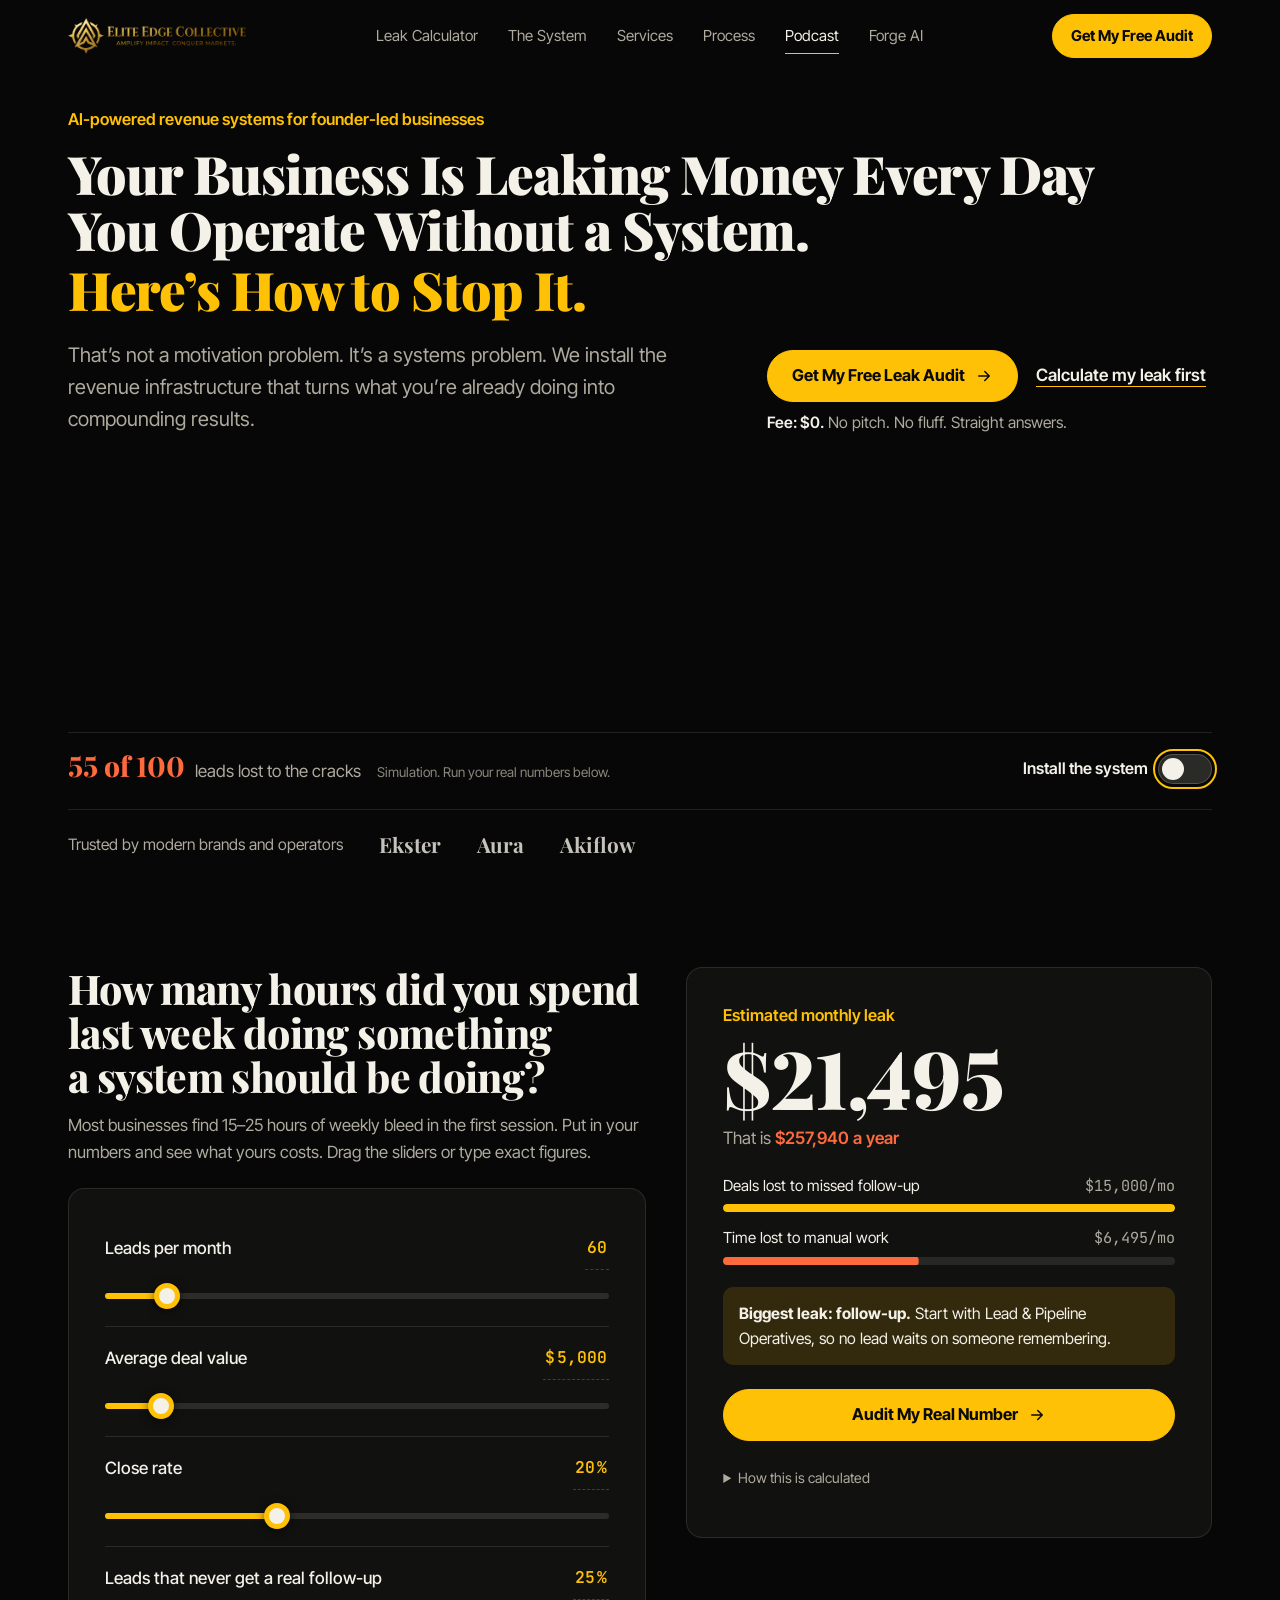
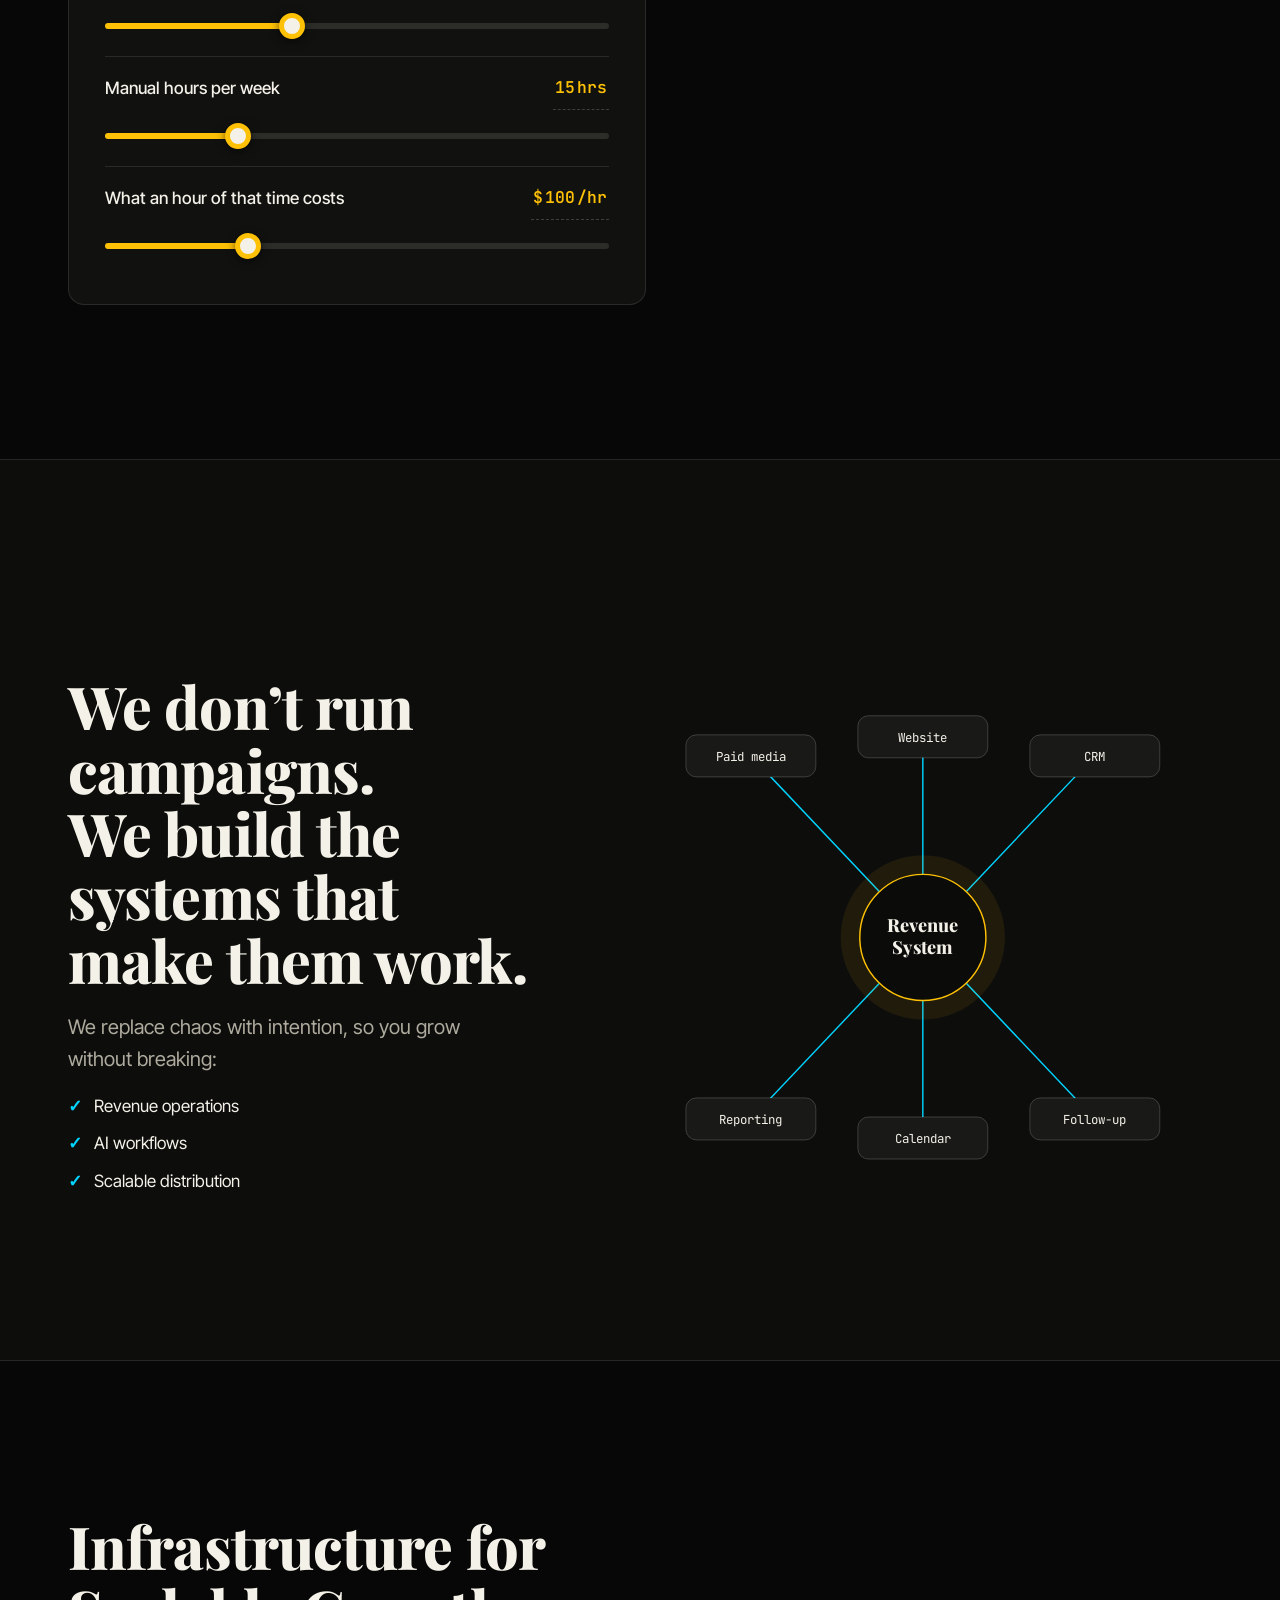
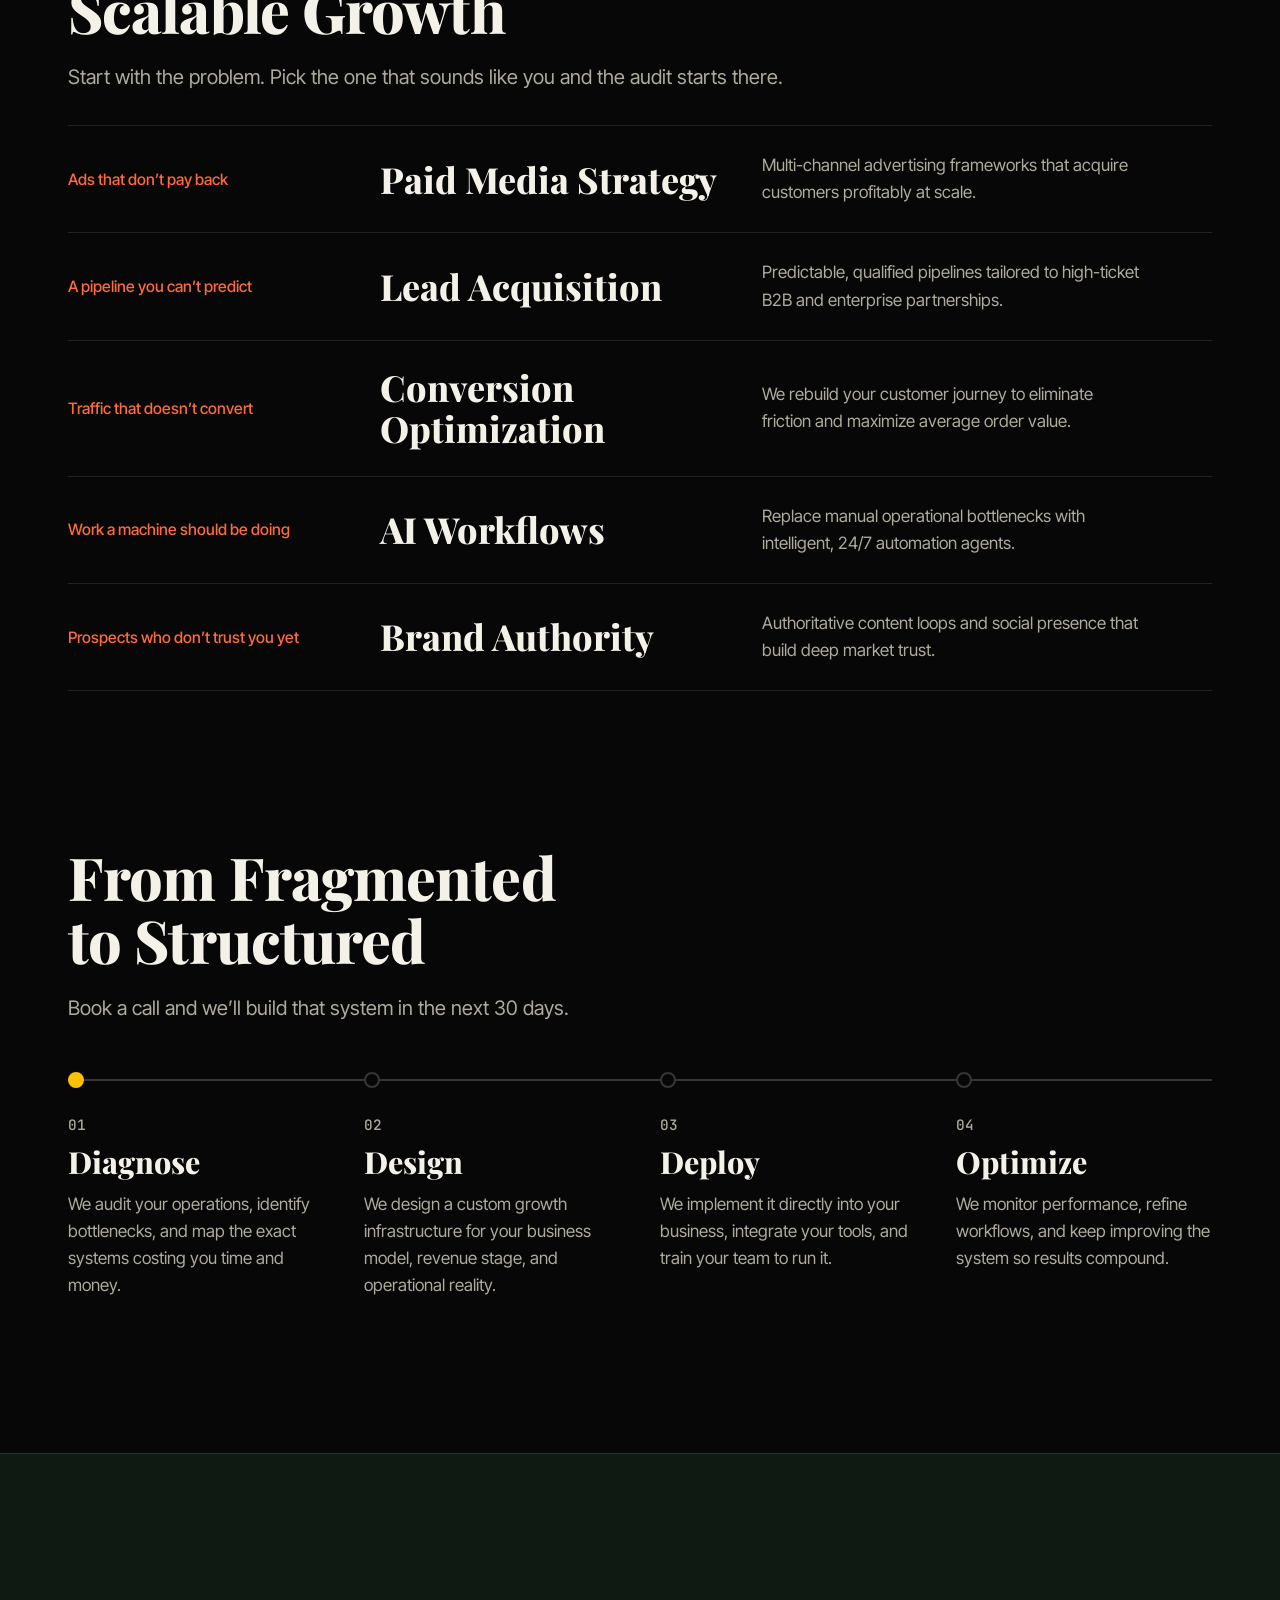
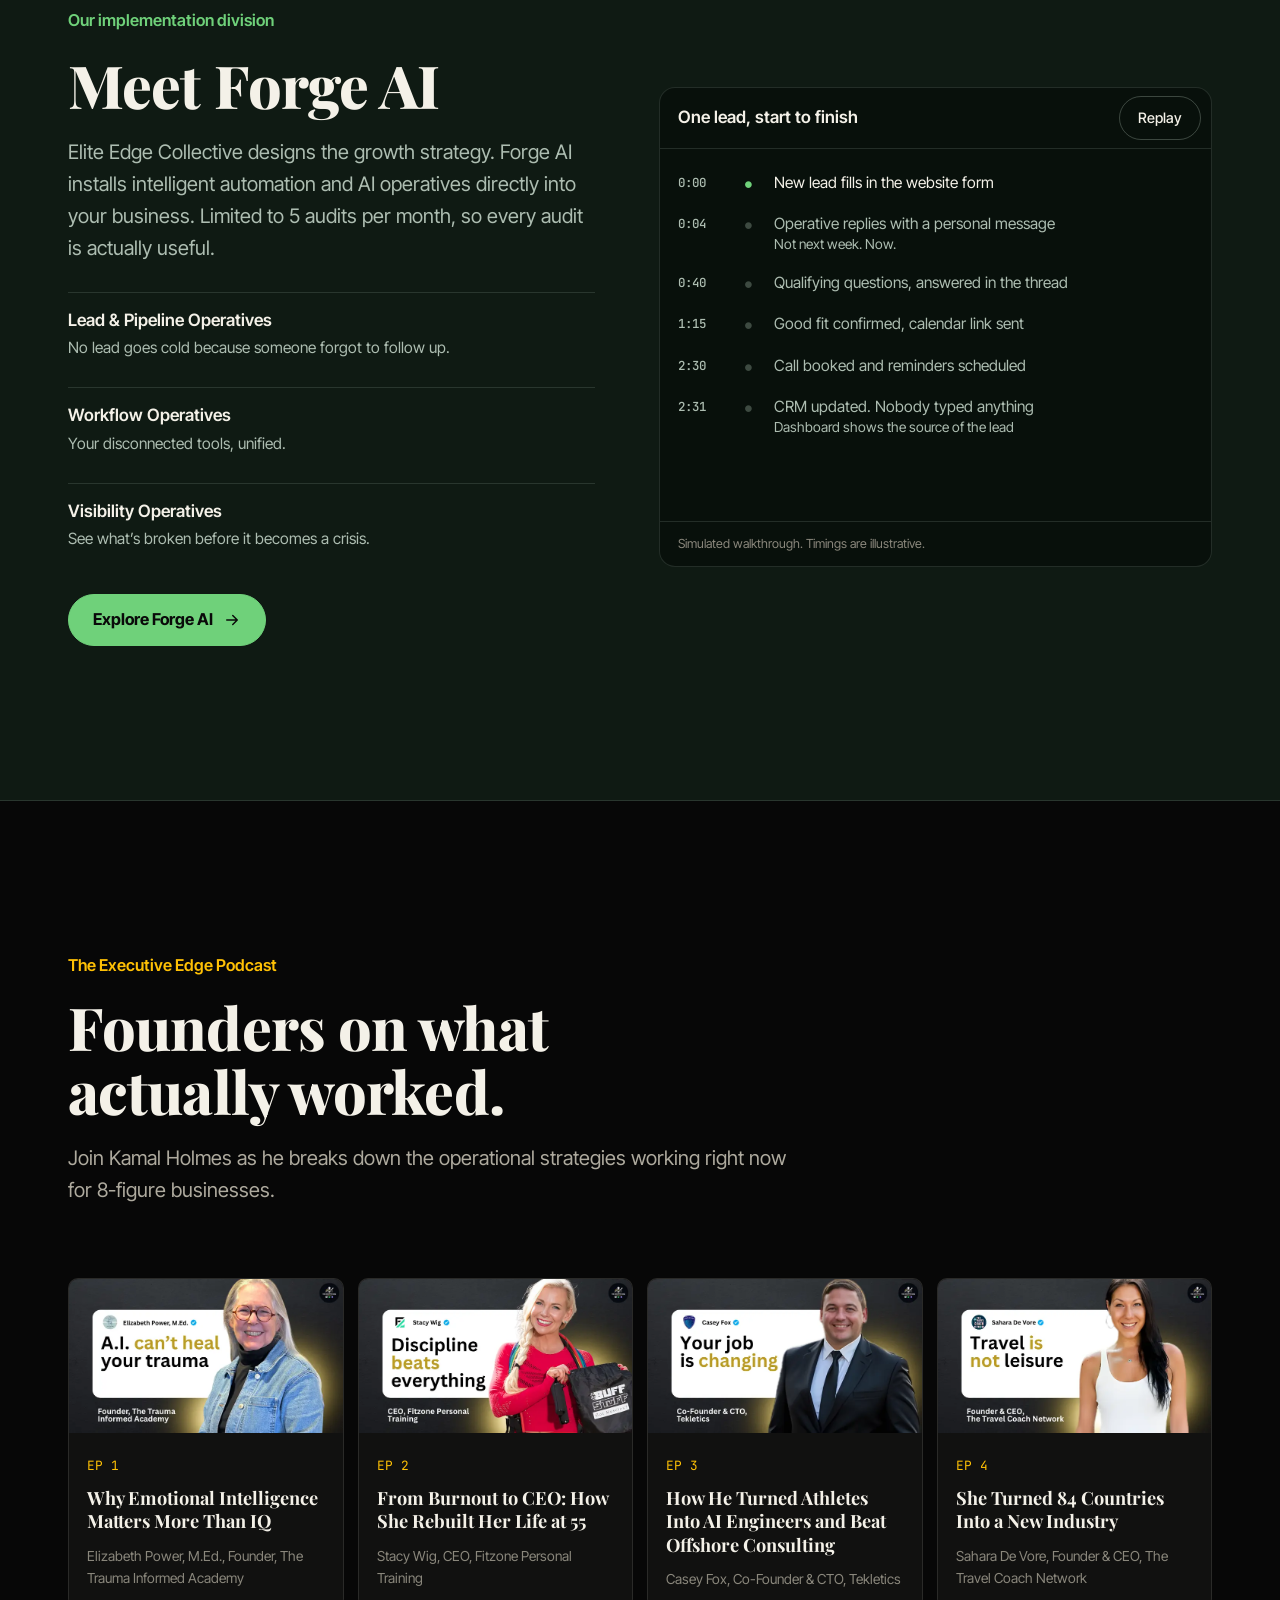
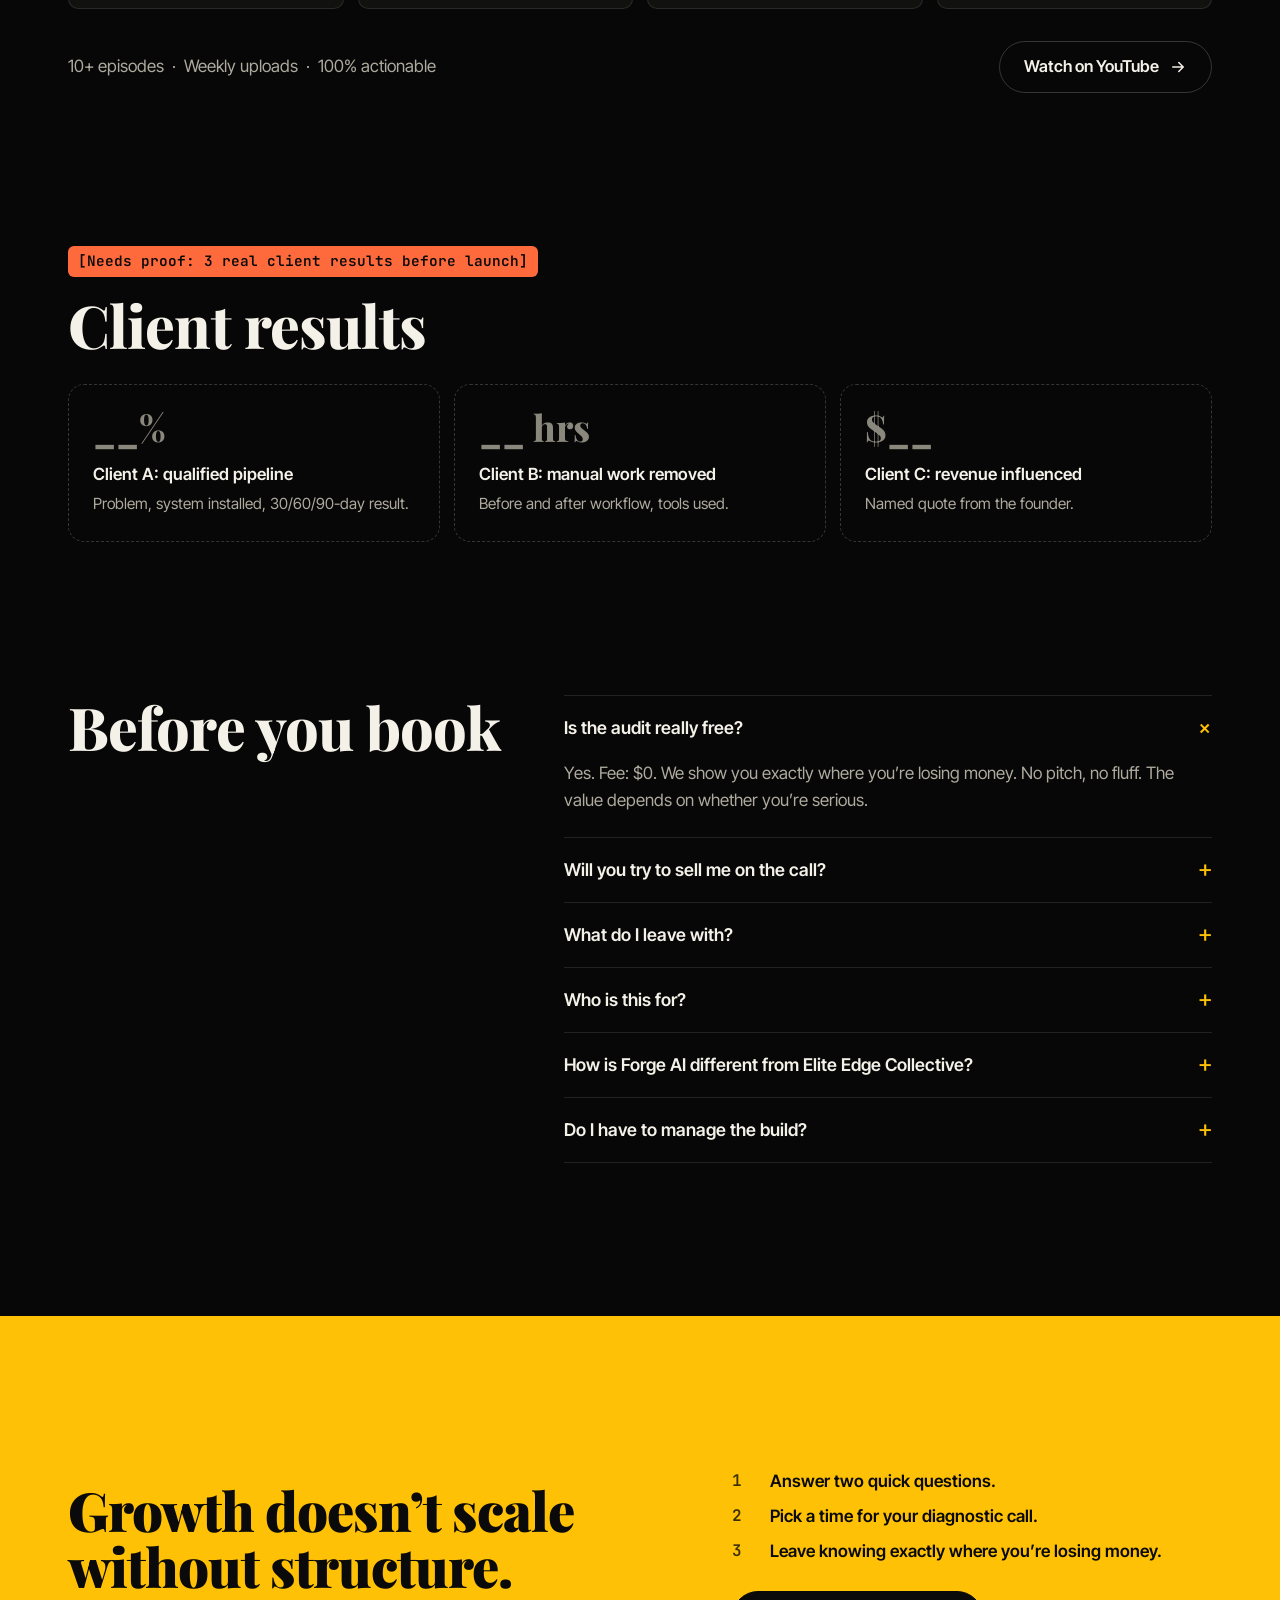
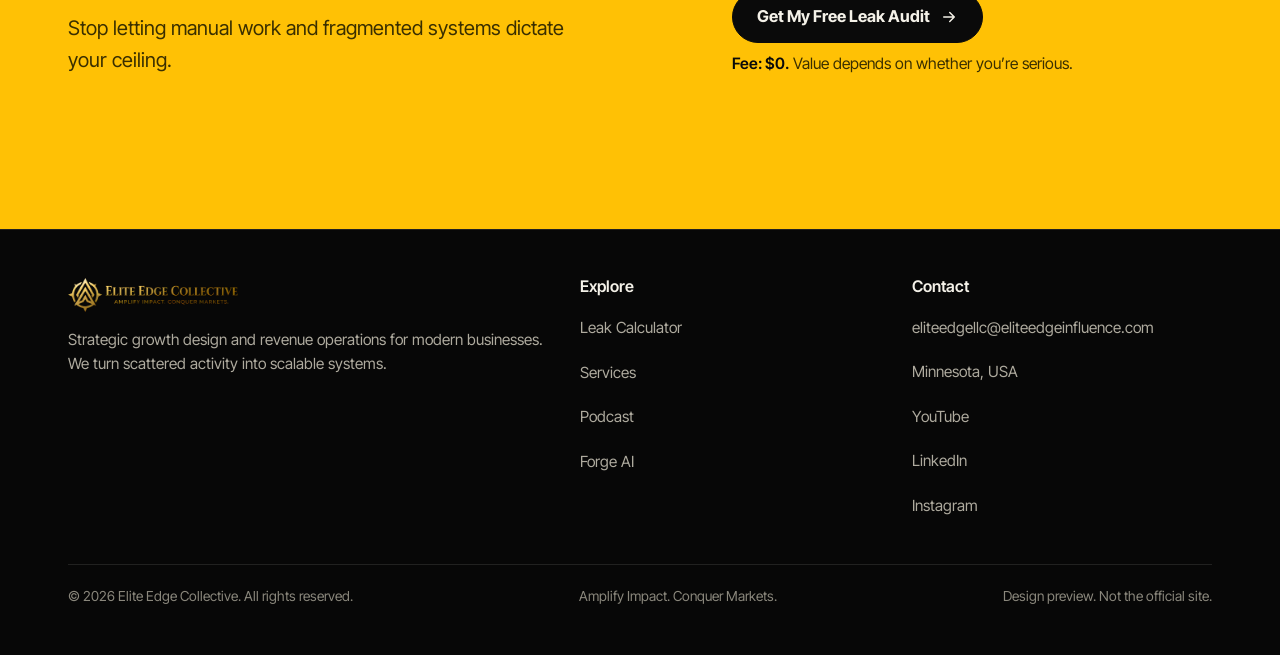
==== index.html @ 0d78268a "Add Elite Edge Collective design preview Static rebuild of the home and Forge AI pages with a leak s" ====
<!doctype html>
<html lang="en">
<head>
<meta charset="utf-8">
<meta name="viewport" content="width=device-width,initial-scale=1">
<title>AI Revenue Automation &amp; Growth Systems | Elite Edge Collective</title>
<meta name="description" content="Elite Edge Collective builds revenue infrastructure for founder-led businesses: lead acquisition, follow-up, AI automation and growth systems. Get a free leak audit.">
<!-- DEMO: remove noindex at launch. -->
<meta name="robots" content="noindex">
<link rel="canonical" href="https://eliteedgeinfluence.com/">
<meta name="theme-color" content="#070707">
<meta property="og:type" content="website">
<meta property="og:title" content="Your Business Is Leaking Money. Here's How to Stop It. | Elite Edge Collective">
<meta property="og:description" content="Revenue infrastructure for modern businesses. Run the leak calculator, then get a free audit.">
<meta property="og:url" content="https://abdelmoulabilel.github.io/eliteedge-demo/">
<meta property="og:site_name" content="Elite Edge Collective">
<meta property="og:image" content="https://abdelmoulabilel.github.io/eliteedge-demo/assets/img/og.jpg">
<meta property="og:image:width" content="1200">
<meta property="og:image:height" content="630">
<meta property="og:image:alt" content="Elite Edge Collective: Your business is leaking money. Here's how to stop it.">
<meta name="twitter:card" content="summary_large_image">
<meta name="twitter:title" content="Your Business Is Leaking Money. Here's How to Stop It.">
<meta name="twitter:description" content="Revenue infrastructure for modern businesses. Run the leak calculator, then get a free audit.">
<meta name="twitter:image" content="https://abdelmoulabilel.github.io/eliteedge-demo/assets/img/og.jpg">
<link rel="icon" href="assets/img/favicon.png">
<link rel="preload" href="assets/fonts/playfair-display-latin-wght-normal.woff2" as="font" type="font/woff2" crossorigin>
<link rel="preload" href="assets/fonts/inter-tight-latin-wght-normal.woff2" as="font" type="font/woff2" crossorigin>
<link rel="stylesheet" href="assets/css/site.css?v=ae6bfec9">
<script>document.documentElement.classList.add("js")</script>
<script type="application/ld+json">
{"@context":"https://schema.org","@graph":[
{"@type":"ProfessionalService","@id":"https://eliteedgeinfluence.com/#org","name":"Elite Edge Collective","url":"https://eliteedgeinfluence.com/","logo":"https://eliteedgeinfluence.com/assets/img/logo.webp","description":"Strategic growth design and revenue operations for modern businesses.","slogan":"Amplify Impact. Conquer Markets.","email":"eliteedgellc@eliteedgeinfluence.com","address":{"@type":"PostalAddress","addressRegion":"MN","addressCountry":"US"},"sameAs":["https://www.youtube.com/@TheExecutiveEdge1","https://www.linkedin.com/in/kamalholmes/"]},
{"@type":"WebSite","@id":"https://eliteedgeinfluence.com/#site","name":"Elite Edge Collective","url":"https://eliteedgeinfluence.com/","publisher":{"@id":"https://eliteedgeinfluence.com/#org"}},
{"@type":"PodcastSeries","name":"The Executive Edge Podcast","url":"https://www.youtube.com/@TheExecutiveEdge1","author":{"@type":"Person","name":"Kamal Holmes","url":"https://www.linkedin.com/in/kamalholmes/"},"publisher":{"@id":"https://eliteedgeinfluence.com/#org"}},
{"@type":"FAQPage","mainEntity":[
{"@type":"Question","name":"Is the audit really free?","acceptedAnswer":{"@type":"Answer","text":"Yes. Fee: $0. We show you exactly where you're losing money. No pitch, no fluff, straight answers."}},
{"@type":"Question","name":"Will you try to sell me on the call?","acceptedAnswer":{"@type":"Answer","text":"No pitch. No fluff. We show you where the money is going. If you want help fixing it, we can talk about that. If not, you keep the answers."}},
{"@type":"Question","name":"What do I leave with?","acceptedAnswer":{"@type":"Answer","text":"A clear map of your bottlenecks and the exact systems costing you time and money, so you know what to fix first."}},
{"@type":"Question","name":"Who is this for?","acceptedAnswer":{"@type":"Answer","text":"Founder-led businesses with proven product-market fit, where operations are too manual and reactive, and teams that depend on people instead of systems."}},
{"@type":"Question","name":"What is the difference between Elite Edge Collective and Forge AI?","acceptedAnswer":{"@type":"Answer","text":"Elite Edge Collective designs the overarching growth strategy. Forge AI is the specialized division that installs intelligent automation and AI operatives directly into your business."}},
{"@type":"Question","name":"Do I have to manage the build?","acceptedAnswer":{"@type":"Answer","text":"No. We build it, test it and install it directly into your business. You don't manage the build. You receive the keys."}}
]}]}
</script>
</head>
<body>
<a class="skip" href="#main">Skip to content</a>
<svg width="0" height="0" style="position:absolute" aria-hidden="true"><symbol id="arr" viewBox="0 0 24 24" fill="none" stroke="currentColor" stroke-width="2" stroke-linecap="round" stroke-linejoin="round"><path d="M5 12h14M13 6l6 6-6 6"/></symbol></svg>

<header class="nav">
  <div class="wrap nav-in">
    <a class="nav-logo" href="#main" aria-label="Elite Edge Collective, home"><img src="assets/img/logo.webp" width="420" height="83" alt="Elite Edge Collective"></a>
    <nav class="nav-links" aria-label="Main">
      <a href="#calculator">Leak Calculator</a>
      <a href="#system">The System</a>
      <a href="#services">Services</a>
      <a href="#process">Process</a>
      <a href="#podcast">Podcast</a>
      <a href="forge-ai/index.html">Forge AI</a>
    </nav>
    <button class="btn btn-gold btn-sm nav-cta" data-lead="nav" data-personal>Get My Free Audit</button>
    <button class="nav-toggle" aria-label="Menu" aria-expanded="false"><span></span></button>
  </div>
  <div class="nav-drawer">
    <a href="#calculator">Leak Calculator</a>
    <a href="#system">The System</a>
    <a href="#services">Services</a>
    <a href="#process">Process</a>
    <a href="#podcast">Podcast</a>
    <a href="forge-ai/index.html">Forge AI</a>
    <button class="btn btn-gold btn-block" data-lead="nav-mobile">Get My Free Audit</button>
  </div>
  <div class="nav-bar" aria-hidden="true"></div>
</header>

<main id="main">
<section class="hero">
  <div class="wrap">
    <p class="eyebrow rise">AI-powered revenue systems for founder-led businesses</p>
    <h1 class="h-xl">Your Business Is Leaking Money Every Day You Operate Without a System. <span class="gold">Here’s How to Stop It.</span></h1>
    <div class="hero-row rise" style="--i:1">
      <p class="lede">That’s not a motivation problem. It’s a systems problem. We install the revenue infrastructure that turns what you’re already doing into compounding results.</p>
      <div>
        <div class="hero-cta">
          <button class="btn btn-gold" data-lead="hero">Get My Free Leak Audit <svg aria-hidden="true"><use href="#arr"/></svg></button>
          <a class="link-q" href="#calculator">Calculate my leak first</a>
        </div>
        <p class="hero-note"><b>Fee: $0.</b> No pitch. No fluff. Straight answers.</p>
      </div>
    </div>
  </div>
  <div class="river">
    <canvas id="pipe" role="img" aria-label="Simulation of leads flowing through a pipeline. Without a system, leads leak out at follow-up, qualification and booking. With a system, the leaks seal and poor-fit leads are sorted out on purpose."></canvas>
    <div class="river-bar-wrap"><div class="wrap"><div class="river-bar">
      <p class="river-stat" id="riverStat"><b id="pipeStat">66 of 100</b> <span>leads lost to the cracks</span> <small>Simulation. Run your real numbers below.</small></p>
      <button class="switch hint" id="pipeSwitch" role="switch" aria-checked="false"><span>Install the system</span><i aria-hidden="true"></i></button>
    </div></div></div>
  </div>
</section>

<div class="wrap logos"><p>Trusted by modern brands and operators</p><span>Ekster</span><span>Aura</span><span>Akiflow</span></div>

<section class="sec" id="calculator" style="padding-top:clamp(56px,7vw,88px)">
  <div class="wrap">
    <div class="calc" id="calc">
      <div>
        <div class="calc-head"><h2 class="h-lg">How many hours did you spend last week doing something a system should be doing?</h2><p class="lede">Most businesses find 15–25 hours of weekly bleed in the first session. Put in your numbers and see what yours costs. Drag the sliders or type exact figures.</p></div>
        <form class="panel" onsubmit="return false" aria-label="Your numbers">
        <div class="field"><div class="field-top"><label for="f-leads">Leads per month</label><span class="val"><input id="o-leads" data-for="f-leads" inputmode="numeric" autocomplete="off" aria-label="Leads per month" style="--w:5ch"></span></div><input class="range" id="f-leads" name="leads" type="range" min="10" max="500" step="10" value="60"></div>
        <div class="field"><div class="field-top"><label for="f-deal">Average deal value</label><span class="val">$<input id="o-deal" data-for="f-deal" inputmode="numeric" autocomplete="off" aria-label="Average deal value in dollars" style="--w:7ch"></span></div><input class="range" id="f-deal" name="deal" type="range" min="500" max="50000" step="500" value="5000"></div>
        <div class="field"><div class="field-top"><label for="f-close">Close rate</label><span class="val"><input id="o-close" data-for="f-close" inputmode="numeric" autocomplete="off" aria-label="Close rate percent" style="--w:3ch">%</span></div><input class="range" id="f-close" name="close" type="range" min="5" max="50" step="1" value="20"></div>
        <div class="field"><div class="field-top"><label for="f-slip">Leads that never get a real follow-up</label><span class="val"><input id="o-slip" data-for="f-slip" inputmode="numeric" autocomplete="off" aria-label="Percent of leads with no follow-up" style="--w:3ch">%</span></div><input class="range" id="f-slip" name="slip" type="range" min="5" max="60" step="1" value="25"></div>
        <div class="field"><div class="field-top"><label for="f-hours">Manual hours per week</label><span class="val"><input id="o-hours" data-for="f-hours" inputmode="numeric" autocomplete="off" aria-label="Manual hours per week" style="--w:3ch"> hrs</span></div><input class="range" id="f-hours" name="hours" type="range" min="0" max="60" step="1" value="15"></div>
        <div class="field"><div class="field-top"><label for="f-rate">What an hour of that time costs</label><span class="val">$<input id="o-rate" data-for="f-rate" inputmode="numeric" autocomplete="off" aria-label="Cost of an hour in dollars" style="--w:4ch">/hr</span></div><input class="range" id="f-rate" name="rate" type="range" min="25" max="300" step="5" value="100"></div>
      </form>
      </div>
      <div class="panel result" aria-live="polite">
        <span class="eyebrow">Estimated monthly leak</span>
        <div class="result-num" id="rTotal">$0</div>
        <p class="result-yr" id="rYear"></p>
        <div class="bars">
          <div><div class="bar-top"><span>Deals lost to missed follow-up</span><span id="rLost"></span></div><div class="bar"><i id="bLost"></i></div></div>
          <div><div class="bar-top"><span>Time lost to manual work</span><span id="rOps"></span></div><div class="bar alt"><i id="bOps"></i></div></div>
        </div>
        <p class="verdict" id="rVerdict"></p>
        <button class="btn btn-gold btn-block" data-lead="calculator">Audit My Real Number <svg aria-hidden="true"><use href="#arr"/></svg></button>
        <details class="how"><summary>How this is calculated</summary><p>Leads × missed follow-up % × close rate × deal value, plus weekly hours × 4.33 × hourly cost. It’s an estimate from your inputs, not a promise of results.</p></details>
      </div>
    </div>
  </div>
</section>

<section class="sys" id="system">
  <div class="wrap sys-in">
    <div>
      <h2 class="h-lg">We don’t run campaigns. We build the systems that make them work.</h2>
      <div class="sys-line">
        <div class="sys-state" data-s="0"><p class="lede">Most businesses hit a ceiling because they rely on:</p><ul><li>Manual effort</li><li>Fragmented tools</li><li>Disconnected strategies</li></ul></div>
        <div class="sys-state" data-s="1"><p class="lede">We replace chaos with intention, so you grow without breaking:</p><ul><li>Revenue operations</li><li>AI workflows</li><li>Scalable distribution</li></ul></div>
      </div>
    </div>
    <svg class="sys-map" id="sysMap" viewBox="0 0 600 520" role="img" aria-label="Six disconnected business tools move into place and connect to one revenue system.">
      <g fill="none">
        <path class="wire" pathLength="1" d="M300 260L120 70"/><path class="wire" pathLength="1" d="M300 260L300 50"/><path class="wire" pathLength="1" d="M300 260L480 70"/><path class="wire" pathLength="1" d="M300 260L480 450"/><path class="wire" pathLength="1" d="M300 260L300 470"/><path class="wire" pathLength="1" d="M300 260L120 450"/>
      </g>
      <g id="sysCore"><circle cx="300" cy="260" r="86" fill="#ffc105" opacity=".08"/><circle cx="300" cy="260" r="66" fill="#0b0b0a" stroke="#ffc105" stroke-width="1.5"/><text class="core-t" x="300" y="254" text-anchor="middle">Revenue</text><text class="core-t" x="300" y="277" text-anchor="middle">System</text></g>
      <g class="node"><rect x="52" y="48" width="136" height="44" rx="11"/><text x="120" y="75" text-anchor="middle">Paid media</text></g>
      <g class="node"><rect x="232" y="28" width="136" height="44" rx="11"/><text x="300" y="55" text-anchor="middle">Website</text></g>
      <g class="node"><rect x="412" y="48" width="136" height="44" rx="11"/><text x="480" y="75" text-anchor="middle">CRM</text></g>
      <g class="node"><rect x="412" y="428" width="136" height="44" rx="11"/><text x="480" y="455" text-anchor="middle">Follow-up</text></g>
      <g class="node"><rect x="232" y="448" width="136" height="44" rx="11"/><text x="300" y="475" text-anchor="middle">Calendar</text></g>
      <g class="node"><rect x="52" y="428" width="136" height="44" rx="11"/><text x="120" y="455" text-anchor="middle">Reporting</text></g>
    </svg>
  </div>
</section>

<section class="sec" id="services">
  <div class="wrap">
    <div class="sec-head fx" style="margin-bottom:32px">
      <h2 class="h-lg">Infrastructure for Scalable Growth</h2>
      <p class="lede">Start with the problem. Pick the one that sounds like you and the audit starts there.</p>
    </div>
    <div class="rows fx">
      <button class="row" data-lead="svc-paid" data-neck="pipeline"><small>Ads that don’t pay back</small><h3>Paid Media Strategy</h3><p>Multi-channel advertising frameworks that acquire customers profitably at scale.</p><svg class="row-go" aria-hidden="true"><use href="#arr"/></svg></button>
      <button class="row" data-lead="svc-leads" data-neck="pipeline"><small>A pipeline you can’t predict</small><h3>Lead Acquisition</h3><p>Predictable, qualified pipelines tailored to high-ticket B2B and enterprise partnerships.</p><svg class="row-go" aria-hidden="true"><use href="#arr"/></svg></button>
      <button class="row" data-lead="svc-cro" data-neck="visibility"><small>Traffic that doesn’t convert</small><h3>Conversion Optimization</h3><p>We rebuild your customer journey to eliminate friction and maximize average order value.</p><svg class="row-go" aria-hidden="true"><use href="#arr"/></svg></button>
      <button class="row" data-lead="svc-ai" data-neck="manual-ops"><small>Work a machine should be doing</small><h3>AI Workflows</h3><p>Replace manual operational bottlenecks with intelligent, 24/7 automation agents.</p><svg class="row-go" aria-hidden="true"><use href="#arr"/></svg></button>
      <button class="row" data-lead="svc-brand" data-neck="founder"><small>Prospects who don’t trust you yet</small><h3>Brand Authority</h3><p>Authoritative content loops and social presence that build deep market trust.</p><svg class="row-go" aria-hidden="true"><use href="#arr"/></svg></button>
    </div>
  </div>
</section>

<section class="sec" id="process" style="padding-top:0">
  <div class="wrap">
    <div class="sec-head fx" style="margin-bottom:0">
      <h2 class="h-lg">From Fragmented to Structured</h2>
      <p class="lede">Book a call and we’ll build that system in the next 30 days.</p>
    </div>
    <ol class="rail">
      <li><b>01</b><h3 class="h-md">Diagnose</h3><p>We audit your operations, identify bottlenecks, and map the exact systems costing you time and money.</p></li>
      <li><b>02</b><h3 class="h-md">Design</h3><p>We design a custom growth infrastructure for your business model, revenue stage, and operational reality.</p></li>
      <li><b>03</b><h3 class="h-md">Deploy</h3><p>We implement it directly into your business, integrate your tools, and train your team to run it.</p></li>
      <li><b>04</b><h3 class="h-md">Optimize</h3><p>We monitor performance, refine workflows, and keep improving the system so results compound.</p></li>
    </ol>
  </div>
</section>

<section class="sec forge-band" id="forge">
  <div class="wrap split">
    <div class="fx">
      <span class="eyebrow">Our implementation division</span>
      <h2 class="h-lg" style="margin-top:18px">Meet Forge AI</h2>
      <p class="lede" style="margin-top:20px">Elite Edge Collective designs the growth strategy. Forge AI installs intelligent automation and AI operatives directly into your business. Limited to 5 audits per month, so every audit is actually useful.</p>
      <ul class="ops">
        <li><b>Lead &amp; Pipeline Operatives</b><span>No lead goes cold because someone forgot to follow up.</span></li>
        <li><b>Workflow Operatives</b><span>Your disconnected tools, unified.</span></li>
        <li><b>Visibility Operatives</b><span>See what’s broken before it becomes a crisis.</span></li>
      </ul>
      <div class="hero-cta"><a class="btn btn-gold" href="forge-ai/index.html">Explore Forge AI <svg aria-hidden="true"><use href="#arr"/></svg></a></div>
    </div>
    <div class="term fx">
      <div class="term-top"><span>One lead, start to finish</span><button id="runAgain" type="button">Replay</button></div>
      <ol class="run" id="run">
        <li><time>0:00</time><i>●</i><span>New lead fills in the website form</span></li>
        <li><time>0:04</time><i>●</i><span>Operative replies with a personal message<small>Not next week. Now.</small></span></li>
        <li><time>0:40</time><i>●</i><span>Qualifying questions, answered in the thread</span></li>
        <li><time>1:15</time><i>●</i><span>Good fit confirmed, calendar link sent</span></li>
        <li><time>2:30</time><i>●</i><span>Call booked and reminders scheduled</span></li>
        <li><time>2:31</time><i>●</i><span>CRM updated. Nobody typed anything<small>Dashboard shows the source of the lead</small></span></li>
      </ol>
      <p class="term-foot">Simulated walkthrough. Timings are illustrative.</p>
    </div>
  </div>
</section>

<section class="sec" id="podcast">
  <div class="wrap">
    <div class="sec-head fx">
      <span class="eyebrow">The Executive Edge Podcast</span>
      <h2 class="h-lg" style="margin-top:10px">Founders on what actually worked.</h2>
      <p class="lede">Join Kamal Holmes as he breaks down the operational strategies working right now for 8-figure businesses.</p>
    </div>
    <div class="eps">
      <a class="ep fx" href="https://www.youtube.com/@TheExecutiveEdge1" target="_blank" rel="noopener"><div class="ep-img"><img loading="lazy" decoding="async" src="assets/img/ep1-elizabeth-power.webp" width="720" height="405" alt="Episode 1 cover: Elizabeth Power"></div><div class="ep-b"><span class="mono">EP 1</span><h3>Why Emotional Intelligence Matters More Than IQ</h3><p>Elizabeth Power, M.Ed., Founder, The Trauma Informed Academy</p></div></a>
      <a class="ep fx" href="https://www.youtube.com/@TheExecutiveEdge1" target="_blank" rel="noopener"><div class="ep-img"><img loading="lazy" decoding="async" src="assets/img/ep2-stacy-wig.webp" width="720" height="405" alt="Episode 2 cover: Stacy Wig"></div><div class="ep-b"><span class="mono">EP 2</span><h3>From Burnout to CEO: How She Rebuilt Her Life at 55</h3><p>Stacy Wig, CEO, Fitzone Personal Training</p></div></a>
      <a class="ep fx" href="https://www.youtube.com/@TheExecutiveEdge1" target="_blank" rel="noopener"><div class="ep-img"><img loading="lazy" decoding="async" src="assets/img/ep3-casey-fox.webp" width="720" height="405" alt="Episode 3 cover: Casey Fox"></div><div class="ep-b"><span class="mono">EP 3</span><h3>How He Turned Athletes Into AI Engineers and Beat Offshore Consulting</h3><p>Casey Fox, Co-Founder &amp; CTO, Tekletics</p></div></a>
      <a class="ep fx" href="https://www.youtube.com/@TheExecutiveEdge1" target="_blank" rel="noopener"><div class="ep-img"><img loading="lazy" decoding="async" src="assets/img/ep4-sahara-de-vore.webp" width="720" height="405" alt="Episode 4 cover: Sahara De Vore"></div><div class="ep-b"><span class="mono">EP 4</span><h3>She Turned 84 Countries Into a New Industry</h3><p>Sahara De Vore, Founder &amp; CEO, The Travel Coach Network</p></div></a>
    </div>
    <div class="sec-foot">
      <ul class="pod-tags"><li>10+ episodes</li><li>Weekly uploads</li><li>100% actionable</li></ul>
      <a class="btn" href="https://www.youtube.com/@TheExecutiveEdge1" target="_blank" rel="noopener">Watch on YouTube <svg aria-hidden="true"><use href="#arr"/></svg></a>
    </div>
  </div>
</section>

<section class="sec" id="results" style="padding-top:0">
  <div class="wrap">
    <div class="sec-head" style="margin-bottom:28px">
      <span class="slot-note">[Needs proof: 3 real client results before launch]</span>
      <h2 class="h-lg">Client results</h2>
    </div>
    <div class="slots">
      <div class="slot"><b>__%</b><h3>Client A: qualified pipeline</h3><p>Problem, system installed, 30/60/90-day result.</p></div>
      <div class="slot"><b>__ hrs</b><h3>Client B: manual work removed</h3><p>Before and after workflow, tools used.</p></div>
      <div class="slot"><b>$__</b><h3>Client C: revenue influenced</h3><p>Named quote from the founder.</p></div>
    </div>
  </div>
</section>

<section class="sec" id="faq" style="padding-top:0">
  <div class="wrap faq-grid">
    <div class="fx"><h2 class="h-lg">Before you book</h2></div>
    <div class="faq fx">
      <details open><summary>Is the audit really free?</summary><p>Yes. Fee: $0. We show you exactly where you’re losing money. No pitch, no fluff. The value depends on whether you’re serious.</p></details>
      <details><summary>Will you try to sell me on the call?</summary><p>No pitch. No fluff. We show you where the money is going. If you want help fixing it, we can talk about that. If not, you keep the answers.</p></details>
      <details><summary>What do I leave with?</summary><p>A clear map of your bottlenecks and the exact systems costing you time and money, so you know what to fix first.</p></details>
      <details><summary>Who is this for?</summary><p>Founder-led businesses with proven product-market fit whose operations are too manual and reactive, and teams that depend on people instead of systems.</p></details>
      <details><summary>How is Forge AI different from Elite Edge Collective?</summary><p>Elite Edge Collective designs the overarching growth strategy. Forge AI is the division that installs the automation and AI operatives inside your business.</p></details>
      <details><summary>Do I have to manage the build?</summary><p>No. We build it, test it and install it directly into your business. You receive the keys.</p></details>
    </div>
  </div>
</section>

<section class="sec final">
  <div class="wrap final-in">
    <div>
      <h2 class="h-xl">Growth doesn’t scale without structure.</h2>
      <p class="lede">Stop letting manual work and fragmented systems dictate your ceiling.</p>
    </div>
    <div>
      <ol class="next">
        <li>Answer two quick questions.</li>
        <li>Pick a time for your diagnostic call.</li>
        <li>Leave knowing exactly where you’re losing money.</li>
      </ol>
      <div class="hero-cta"><button class="btn btn-gold" data-lead="final" data-personal>Get My Free Leak Audit <svg aria-hidden="true"><use href="#arr"/></svg></button></div>
      <p class="hero-note" style="color:#3a2f00"><b style="color:#0a0a0a">Fee: $0.</b> Value depends on whether you’re serious.</p>
    </div>
  </div>
</section>
</main>

<footer class="foot">
  <div class="wrap">
    <div class="foot-grid">
      <div><img loading="lazy" src="assets/img/logo.webp" width="420" height="83" alt="Elite Edge Collective"><p>Strategic growth design and revenue operations for modern businesses. We turn scattered activity into scalable systems.</p></div>
      <div><h2>Explore</h2><ul><li><a href="#calculator">Leak Calculator</a></li><li><a href="#services">Services</a></li><li><a href="#podcast">Podcast</a></li><li><a href="forge-ai/index.html">Forge AI</a></li></ul></div>
      <div><h2>Contact</h2><ul><li><a href="mailto:eliteedgellc@eliteedgeinfluence.com">eliteedgellc@eliteedgeinfluence.com</a></li><li>Minnesota, USA</li><li><a href="https://www.youtube.com/@TheExecutiveEdge1" target="_blank" rel="noopener">YouTube</a></li><li><a href="https://www.linkedin.com/in/kamalholmes/" target="_blank" rel="noopener">LinkedIn</a></li><li><a href="https://www.instagram.com/k_melly97" target="_blank" rel="noopener">Instagram</a></li></ul></div>
    </div>
    <div class="foot-end"><span>© 2026 Elite Edge Collective. All rights reserved.</span><span>Amplify Impact. Conquer Markets.</span><span>Design preview. Not the official site.</span></div>
  </div>
</footer>

<div class="mob-cta"><button class="btn btn-gold btn-block" data-lead="sticky-mobile" data-personal>Get My Free Leak Audit</button></div>

<dialog class="lead" id="lead" aria-labelledby="leadTitle">
  <div class="lead-in">
    <div class="lead-head"><div><h2 class="h-md" id="leadTitle">Get your free leak audit</h2><p id="leadSub" style="color:var(--muted);margin-top:6px"></p></div><button class="lead-x" type="button" aria-label="Close">×</button></div>
    <div class="lead-prog" aria-hidden="true"><i></i><i></i><i></i></div>
    <form novalidate>
      <div data-step>
        <p class="leak-pill" id="leakPill" hidden></p>
        <fieldset><legend>Current monthly revenue</legend><div class="chips">
          <label><input type="radio" name="revenue" value="under-10k"><span>Under $10k</span></label>
          <label><input type="radio" name="revenue" value="10-50k"><span>$10k–$50k</span></label>
          <label><input type="radio" name="revenue" value="50-200k"><span>$50k–$200k</span></label>
          <label><input type="radio" name="revenue" value="200-500k"><span>$200k–$500k</span></label>
          <label><input type="radio" name="revenue" value="500k+"><span>$500k+</span></label>
        </div><p class="err" id="e-rev" role="alert"></p></fieldset>
        <fieldset><legend>Biggest bottleneck</legend><div class="chips">
          <label><input type="radio" name="bottleneck" value="follow-up"><span>Leads slip through follow-up</span></label>
          <label><input type="radio" name="bottleneck" value="manual-ops"><span>Too much manual work</span></label>
          <label><input type="radio" name="bottleneck" value="pipeline"><span>Not enough qualified pipeline</span></label>
          <label><input type="radio" name="bottleneck" value="founder"><span>Everything runs through me</span></label>
          <label><input type="radio" name="bottleneck" value="visibility"><span>I can’t see what’s working</span></label>
        </div><p class="err" id="e-neck" role="alert"></p></fieldset>
        <div class="lead-act"><button class="btn btn-gold" type="button" id="toStep2">Next: where to send it <svg aria-hidden="true"><use href="#arr"/></svg></button></div>
      </div>
      <div data-step hidden>
        <label class="inp"><span>Full name</span><input name="name" autocomplete="name" required aria-describedby="e-name"><p class="err" id="e-name" role="alert"></p></label>
        <label class="inp"><span>Work email</span><input name="email" type="email" autocomplete="email" inputmode="email" required aria-describedby="e-email"><p class="err" id="e-email" role="alert"></p></label>
        <label class="inp"><span>Company or website</span><input name="company" autocomplete="organization" required aria-describedby="e-co"><p class="err" id="e-co" role="alert"></p></label>
        <div class="lead-act"><button class="btn" type="button" id="back1">Back</button><button class="btn btn-gold" type="submit">Request My Audit</button></div>
        <p class="lead-fine">We only use this to prepare your audit.</p>
      </div>
      <div data-step hidden>
        <h3 class="h-md">Request received.</h3>
        <p style="color:var(--muted);margin:10px 0 22px">Last step: pick a time so we can walk through your numbers.</p>
        <a class="btn btn-gold btn-block" id="calLink" href="https://calendar.google.com/calendar/u/0/appointments/schedules/AcZssZ2x5jPBtYIL3lcgBDyfsW6TLavDiXYAsDSF5eizk0R16NXtcSzjGq4CbbG3EtYduVqW0fEJ4DdQ" target="_blank" rel="noopener">Choose a Time <svg aria-hidden="true"><use href="#arr"/></svg></a>
        <a class="btn btn-block" id="mailLink" href="mailto:eliteedgellc@eliteedgeinfluence.com" style="margin-top:10px">Email My Details First</a>
        <p class="lead-fine">Preview site: details aren’t stored here. Email them so the team has them before your call.</p>
      </div>
    </form>
  </div>
</dialog>

<script src="assets/vendor/gsap.min.js" defer></script>
<script src="assets/vendor/ScrollTrigger.min.js" defer></script>
<script src="assets/js/site.js?v=66e78ab5" defer></script>
</body>
</html>
---- assets/css/site.css ----
/* Elite Edge Collective — demo rebuild. Mobile first. */
@font-face{font-family:"Playfair";src:url(../fonts/playfair-display-latin-wght-normal.woff2) format("woff2");font-weight:400 900;font-style:normal;font-display:swap}
@font-face{font-family:"Playfair";src:url(../fonts/playfair-display-latin-wght-italic.woff2) format("woff2");font-weight:400 900;font-style:italic;font-display:swap}
@font-face{font-family:"Inter Tight";src:url(../fonts/inter-tight-latin-wght-normal.woff2) format("woff2");font-weight:100 900;font-display:swap}
@font-face{font-family:"JetBrains";src:url(../fonts/jetbrains-mono-latin-wght-normal.woff2) format("woff2");font-weight:100 800;font-display:swap}

:root{
  --bg:#070707; --bg-2:#0d0d0c; --card:#111110; --card-2:#171715;
  --ink:#f4f1e8; --muted:#aeaa9e; --faint:#8a877c;
  --line:rgba(244,241,232,.11); --line-2:rgba(244,241,232,.2);
  --gold:#ffc105; --gold-2:#ffdc6b; --gold-dim:rgba(255,193,5,.14);
  --cyan:#00d4ff; --leak:#ff6a3d;
  --serif:"Playfair",Georgia,"Times New Roman",serif;
  --sans:"Inter Tight",system-ui,-apple-system,"Segoe UI",sans-serif;
  --mono:"JetBrains",ui-monospace,Consolas,monospace;
  --r:10px; --r-lg:16px;
  --wrap:1240px; --gut:clamp(20px,5vw,48px);
  --sec:clamp(80px,12vw,160px);
  --ease:cubic-bezier(.2,.7,.2,1);
}
body.forge{
  --bg:#0a120d; --bg-2:#0f1a13; --card:#121f17; --card-2:#18291e;
  --line:rgba(214,235,219,.12); --line-2:rgba(214,235,219,.22);
  --gold:#6fd17a; --gold-2:#a9eeb0; --gold-dim:rgba(111,209,122,.14);
  --muted:#adbdb1; --faint:#8ea293;
}

*,*::before,*::after{box-sizing:border-box}
html{-webkit-text-size-adjust:100%;scroll-behavior:smooth;scroll-padding-top:84px;color-scheme:dark;scrollbar-color:#3a3a35 var(--bg);accent-color:var(--gold);caret-color:var(--gold)}
body{margin:0;background:var(--bg);color:var(--ink);font:400 17px/1.6 var(--sans);-webkit-font-smoothing:antialiased;overflow-x:clip}
img,svg,canvas{display:block;max-width:100%}
img{height:auto}
a{color:inherit}
button,input,select,textarea{font:inherit;color:inherit}
h1,h2,h3,h4,p,ol,ul,figure{margin:0;padding:0}
ol,ul{list-style:none}
:focus-visible{outline:2px solid var(--gold);outline-offset:3px;border-radius:4px}
::selection{background:var(--gold);color:#000}
.wrap{width:min(100%,var(--wrap));margin-inline:auto;padding-inline:var(--gut)}
.skip{position:fixed;left:12px;top:-60px;z-index:100;background:var(--gold);color:#000;padding:10px 16px;border-radius:8px;font-weight:700;transition:top .2s}
.skip:focus{top:12px}
.sr{position:absolute;width:1px;height:1px;overflow:hidden;clip-path:inset(50%);white-space:nowrap}

/* Type */
.h-xl{font:900 clamp(2.5rem,5.3vw + .6rem,5.1rem)/1.03 var(--serif);letter-spacing:-.018em;text-wrap:balance}
.h-lg{font:800 clamp(2.1rem,4vw + .5rem,3.9rem)/1.07 var(--serif);letter-spacing:-.015em;text-wrap:balance}
.h-md{font:800 clamp(1.4rem,1.2vw + 1rem,1.9rem)/1.2 var(--serif)}
.gold{color:var(--gold)}
.lede{font-size:clamp(1.05rem,.4vw + 1rem,1.25rem);line-height:1.6;color:var(--muted);max-width:60ch;text-wrap:pretty}
.eyebrow{font:600 1.02rem/1.4 var(--sans);color:var(--gold)}
.mono{font-family:var(--mono)}
.sec{padding-block:var(--sec);position:relative}
.sec-head{max-width:800px;margin-bottom:clamp(40px,6vw,72px)}
.sec-head .eyebrow{margin-bottom:18px;display:block}
.sec-head .lede{margin-top:20px}

/* Buttons */
.btn{--bg-b:transparent;position:relative;display:inline-flex;align-items:center;justify-content:center;gap:10px;min-height:52px;padding:14px 24px;border-radius:999px;border:1px solid var(--line-2);background:var(--bg-b);font-weight:600;font-size:1.02rem;line-height:1.2;text-decoration:none;cursor:pointer;transition:transform .25s var(--ease),background .25s,border-color .25s,box-shadow .25s,color .25s;touch-action:manipulation}
.btn:hover{border-color:var(--ink)}
.btn:active{transform:scale(.97)}
.btn svg{width:18px;height:18px;transition:transform .25s var(--ease);flex:none}
.btn:hover svg{transform:translateX(4px)}
.btn-gold{--bg-b:var(--gold);color:#0a0a0a;border-color:var(--gold);font-weight:700}
.btn-gold:hover{--bg-b:var(--gold-2);border-color:var(--gold-2);box-shadow:0 10px 40px -10px var(--gold)}
.btn-sm{min-height:44px;padding:10px 18px;font-size:.94rem}
.btn-block{width:100%}

/* Nav */
.nav{position:fixed;inset:0 0 auto;z-index:50;transition:background .3s,border-color .3s;border-bottom:1px solid transparent}
.nav.stuck{background:rgba(7,7,7,.78);backdrop-filter:blur(14px);-webkit-backdrop-filter:blur(14px);border-color:var(--line)}
body.forge .nav.stuck{background:rgba(10,18,13,.8)}
.nav-in{display:flex;align-items:center;justify-content:space-between;gap:20px;height:72px}
.nav-logo{display:inline-flex;align-items:center;min-height:44px}
.nav-logo img{width:158px;height:auto}
body.forge .nav-logo img{filter:brightness(1.75)}
.nav-links{display:none;gap:30px;font-size:.95rem;color:var(--muted)}
.nav-links a{text-decoration:none;padding:8px 0;position:relative;transition:color .2s}
.nav-links a::after{content:"";position:absolute;left:0;right:0;bottom:2px;height:1px;background:var(--gold);transform:scaleX(0);transform-origin:left;transition:transform .3s var(--ease)}
.nav-links a:hover,.nav-links a.on{color:var(--ink)}
.nav-links a:hover::after,.nav-links a.on::after{transform:scaleX(1)}
.nav-cta{display:none}
.nav-bar{position:absolute;left:0;bottom:-1px;height:1px;width:100%;background:var(--gold);transform:scaleX(0);transform-origin:left}
.nav-toggle{width:44px;height:44px;background:none;border:1px solid var(--line-2);border-radius:12px;display:grid;place-items:center;cursor:pointer}
.nav-toggle span,.nav-toggle span::before{display:block;width:18px;height:1.5px;background:var(--ink);transition:transform .25s}
.nav-toggle span{position:relative;transform:translateY(-3px)}
.nav-toggle span::before{content:"";position:absolute;top:6px}
.nav-toggle[aria-expanded=true] span{transform:rotate(45deg)}
.nav-toggle[aria-expanded=true] span::before{transform:translateY(-6px) rotate(-90deg)}
.nav-drawer{display:none;border-top:1px solid var(--line);background:var(--bg);padding:12px var(--gut) 24px}
.nav-drawer.open{display:block}
.nav-drawer a:not(.btn){display:block;padding:14px 0;font-size:1.2rem;text-decoration:none;border-bottom:1px solid var(--line)}
.nav-drawer .btn{margin-top:18px}
@media(min-width:960px){
  .nav-links,.nav-cta{display:flex}
  .nav-toggle,.nav-drawer,.nav-drawer.open{display:none}
  .nav-logo img{width:178px}
}

/* Hero */
.hero{position:relative;padding-top:clamp(90px,12vh,128px);overflow:clip}
.hero h1{margin-top:14px;max-width:1100px;font-size:clamp(2.05rem,min(max(4.15vw,10.4vw - 1px),7.6vh),4.3rem);line-height:1.06;text-wrap:pretty}
body.forge .hero h1 .gold{display:inline;margin:0}
.hero-grid .lede{margin-top:18px}
@media(min-width:760px){.hero h1{font-size:clamp(2.45rem,min(4.15vw,7.6vh),4.3rem)}}
.hero h1 .gold{display:block;margin-top:.06em}
.hero-row{display:grid;gap:22px;margin-top:22px}
.hero-row .lede{max-width:56ch}
.hero-cta{display:flex;flex-wrap:wrap;gap:12px;align-items:center;margin-top:28px}
.hero-row .hero-cta{margin-top:0}
.link-q{display:inline-flex;align-items:center;min-height:44px;padding:4px 6px;font-weight:600;text-decoration:underline;text-decoration-color:var(--gold);text-underline-offset:5px}
.link-q:hover{color:var(--gold)}
.hero-note{margin-top:8px;font-size:.98rem;color:var(--muted)}
.hero-note b{color:var(--ink);font-weight:600}
@media(max-width:519px){.hero-cta .btn{width:100%}}
@media(min-width:900px){.hero-row{grid-template-columns:minmax(0,1fr) auto;gap:48px;align-items:end}}
.hero-grid{position:relative;display:grid;gap:44px}
@media(min-width:1040px){.hero-grid{grid-template-columns:minmax(0,1.5fr) minmax(0,1fr);gap:52px;align-items:center;padding-bottom:64px}}
.hero-grid h1{max-width:none}

/* Reveal hero text with a quick lift. Only when JS is on. */
.js .rise{opacity:0;transform:translateY(18px);animation:rise .8s var(--ease) forwards;animation-delay:calc(var(--i,0)*90ms)}
@keyframes rise{to{opacity:1;transform:none}}

/* Pipeline river: full-bleed, no card */
.river{margin-top:clamp(18px,3vh,30px)}
.river canvas{width:100%;height:clamp(190px,30vh,290px)}
.river-bar{display:flex;flex-wrap:wrap;gap:10px 28px;align-items:center;justify-content:space-between;padding-block:14px 18px;border-block:1px solid var(--line)}
.river-stat{display:flex;align-items:baseline;gap:10px;flex-wrap:wrap}
.river-stat b{font:800 1.75rem/1 var(--serif);font-variant-numeric:lining-nums tabular-nums;color:var(--leak);white-space:nowrap;transition:color .4s}
.river-stat.ok b{color:var(--cyan)}
.river-stat span{color:var(--muted)}
.river-stat small{color:var(--faint);font-size:.84rem;width:100%}
@media(min-width:760px){.river-stat small{width:auto;margin-left:6px}}
.switch{display:inline-flex;align-items:center;gap:10px;background:none;border:0;cursor:pointer;font-weight:600;font-size:1rem;min-height:44px;padding:0}
.switch i{position:relative;width:54px;height:30px;border-radius:99px;background:#2a2a27;border:1px solid var(--line-2);transition:background .3s;flex:none}
.switch i::after{content:"";position:absolute;top:3px;left:3px;width:22px;height:22px;border-radius:50%;background:var(--ink);transition:transform .35s var(--ease)}
.switch[aria-checked=true] i{background:var(--gold)}
.switch[aria-checked=true] i::after{transform:translateX(24px);background:#000}
.switch.hint i{outline:2px solid var(--gold);outline-offset:3px}

/* Trust strip */
.logos{padding-block:22px;display:flex;flex-wrap:wrap;gap:10px 36px;align-items:center}
.logos p{color:var(--muted);font-size:.98rem}
.logos span{font:700 1.3rem/1 var(--serif);color:var(--ink);opacity:.8}

/* Calculator */
.calc{display:grid;gap:20px}
@media(min-width:960px){.calc{grid-template-columns:1.1fr 1fr;align-items:start;gap:40px}.result{position:sticky;top:92px}}
.calc-head .h-lg{font-size:clamp(1.9rem,2.7vw + .4rem,3rem)}
.calc-head .lede{margin-top:14px;font-size:1.05rem}
.calc-head{margin-bottom:22px}
.panel{background:var(--card);border:1px solid var(--line);border-radius:var(--r-lg);padding:clamp(22px,3vw,36px)}
.field{padding-block:8px;border-bottom:1px solid var(--line)}
.field:first-child{padding-top:0}.field:last-child{border-bottom:0;padding-bottom:0}
.field-top{display:flex;justify-content:space-between;gap:14px;align-items:center;margin-bottom:4px}
.field label{font-weight:500;line-height:1.3}
.val{display:inline-flex;align-items:center;gap:2px;font:600 1.02rem/1 var(--mono);color:var(--gold);white-space:nowrap;border-bottom:1px dashed var(--line-2);min-height:44px;padding-inline:2px;flex:none}
.val:focus-within{border-bottom-color:var(--gold)}
@supports(field-sizing:content){.val input{width:auto!important}}
.val input{width:var(--w,4ch);field-sizing:content;min-width:2ch;max-width:9ch;background:none;border:0;color:inherit;font:inherit;text-align:right;padding:0;outline:0;font-variant-numeric:tabular-nums;min-height:44px}
.range{-webkit-appearance:none;appearance:none;width:100%;height:44px;background:none;cursor:pointer;margin:0;display:block;--p:50%}
.range::-webkit-slider-runnable-track{height:6px;border-radius:9px;background:linear-gradient(90deg,var(--gold) var(--p),#2c2c29 var(--p))}
.range::-moz-range-track{height:6px;border-radius:9px;background:#2c2c29}
.range::-moz-range-progress{height:6px;border-radius:9px;background:var(--gold)}
.range::-webkit-slider-thumb{-webkit-appearance:none;width:26px;height:26px;border-radius:50%;background:var(--ink);border:5px solid var(--gold);margin-top:-10px;box-shadow:0 2px 10px rgba(0,0,0,.6);transition:transform .15s}
.range::-moz-range-thumb{width:17px;height:17px;border-radius:50%;background:var(--ink);border:5px solid var(--gold)}
.range:active::-webkit-slider-thumb{transform:scale(1.18)}
.result{display:flex;flex-direction:column;overflow:hidden}
.result-num{font:900 clamp(2.9rem,6vw + .8rem,5rem)/1 var(--serif);font-variant-numeric:lining-nums tabular-nums;color:var(--ink);margin-top:10px;letter-spacing:-.015em}
.result-yr{margin-top:8px;color:var(--muted)}
.result-yr b{color:var(--leak);font-weight:600}
.bars{margin-block:22px;display:grid;gap:14px}
.bar-top{display:flex;justify-content:space-between;gap:12px;font-size:.95rem;margin-bottom:6px}
.bar-top span:last-child{font-family:var(--mono);color:var(--muted);white-space:nowrap}
.bar{height:8px;border-radius:9px;background:#272724;overflow:hidden}
.bar i{display:block;height:100%;width:100%;border-radius:9px;background:var(--gold);transform:scaleX(0);transform-origin:left;transition:transform .7s cubic-bezier(.65,0,.35,1)}
.bar.alt i{background:var(--leak)}
.verdict{padding:14px 16px;background:var(--gold-dim);border-radius:var(--r);font-size:.98rem;margin-bottom:24px}
.result .btn{margin-top:auto}
details.how{margin-top:14px;font-size:.88rem;color:var(--muted)}
details.how summary{cursor:pointer;padding:12px 0;min-height:44px}
details.how p{margin-top:6px}

/* Pinned system */
.sys{background:var(--bg-2);border-block:1px solid var(--line)}
.sys-in{display:grid;gap:32px;align-items:center;padding-block:var(--sec)}
@media(min-width:960px){.sys-in{grid-template-columns:1fr 1.15fr;gap:64px;min-height:100svh;padding-block:96px 40px}}
.sys-line{position:relative;margin-top:20px}
.sys-state+.sys-state{margin-top:20px}
.js .sys-line{min-height:190px}
.js .sys-state{position:absolute;inset:0;margin:0;transition:opacity .4s}
.js .sys-state[data-s="1"]{opacity:0}
.sys-state ul{margin-top:18px;display:grid;gap:10px}
.sys-state li{display:flex;gap:12px;align-items:baseline}
.sys-state li::before{content:"×";font-family:var(--mono);color:var(--leak);font-weight:700}
.sys-state[data-s="1"] li::before{content:"✓";color:var(--cyan)}
.sys-map{width:100%;max-height:62vh;aspect-ratio:1/.86;margin-inline:auto}
.sys-map text{font-family:var(--mono);font-size:13px;fill:var(--ink)}
.node rect{fill:#191917;stroke:var(--line-2)}
.wire{fill:none;stroke:var(--cyan);stroke-width:1.5}
.core-t{font-family:var(--serif)!important;font-weight:800;font-size:19px!important}

/* Rows: leak-to-service list. Replaces the card grid */
.rows{border-top:1px solid var(--line)}
.row{display:grid;gap:6px;width:100%;padding:22px 0;background:none;border:0;border-bottom:1px solid var(--line);text-align:left;cursor:pointer;position:relative;transition:padding .3s var(--ease)}
.row small{color:var(--leak);font-size:.98rem;font-weight:500}
.row h3{font:800 clamp(1.5rem,1.6vw + 1rem,2.25rem)/1.15 var(--serif);transition:color .2s}
.row p{color:var(--muted);max-width:56ch}
.row-go{display:none}
.row:hover h3,.row:focus-visible h3{color:var(--gold)}
@media(min-width:960px){
  .row{grid-template-columns:minmax(0,1fr) minmax(0,1.25fr) minmax(0,1.35fr) 40px;gap:32px;align-items:center;padding:26px 0}
  .row:hover{padding-left:10px}
  .row-go{display:block;justify-self:end;width:24px;height:24px;color:var(--gold);opacity:0;transform:translateX(-8px);transition:opacity .2s,transform .25s var(--ease)}
  .row:hover .row-go,.row:focus-visible .row-go{opacity:1;transform:none}
}
button.row{font:inherit;color:inherit}
.rows.plain .row{cursor:default;grid-template-columns:minmax(0,1fr) minmax(0,1.5fr)}
.rows.plain .row:hover{padding-left:0}
.rows.plain .row:hover h3{color:inherit}

/* Process rail: one line that fills as you scroll. No pinning, no cards */
.rail{--fill:1;--n:4;position:relative;display:grid;margin-top:clamp(28px,4vw,48px)}
.rail::before,.rail::after{content:"";position:absolute;left:7px;top:6px;bottom:6px;width:2px;background:var(--line-2)}
.rail::after{background:var(--gold);transform:scaleY(var(--fill));transform-origin:top}
.rail li{position:relative;padding:0 0 38px 40px}
.rail li:last-child{padding-bottom:0}
.rail li::before{content:"";position:absolute;left:0;top:4px;width:16px;height:16px;border-radius:50%;background:var(--bg);border:2px solid var(--line-2);z-index:1;transition:background .3s,border-color .3s}
.rail li.on::before{background:var(--gold);border-color:var(--gold)}
.rail b{display:block;font:500 .9rem/1 var(--mono);color:var(--muted);margin-bottom:12px;padding-top:4px}
.rail p{color:var(--muted);margin-top:10px}
@media(min-width:960px){
  .rail{grid-template-columns:repeat(var(--n),1fr);gap:40px}
  .rail::before,.rail::after{left:0;right:0;top:7px;bottom:auto;width:auto;height:2px}
  .rail::after{transform:scaleX(var(--fill));transform-origin:left}
  .rail li{padding:42px 0 0}
  .rail li::before{top:0}
}

/* Forge band */
.forge-band{--bg-2:#0f1a13;--card:#121f17;--card-2:#18291e;--line:rgba(214,235,219,.13);--line-2:rgba(214,235,219,.25);--gold:#6fd17a;--gold-dim:rgba(111,209,122,.14);--muted:#adbdb1;background:var(--bg-2);border-block:1px solid var(--line)}
.split{display:grid;gap:40px;align-items:center}
@media(min-width:960px){.split{grid-template-columns:1fr 1.05fr;gap:64px}}
.term{background:#08100b;border:1px solid var(--line);border-radius:var(--r-lg);overflow:hidden;min-width:0}
.term-top{display:flex;justify-content:space-between;align-items:center;gap:12px;padding:8px 10px 8px 18px;border-bottom:1px solid var(--line);font-weight:600;color:var(--ink)}
.term-top button{background:none;border:1px solid var(--line-2);color:var(--ink);border-radius:999px;min-height:44px;padding:4px 18px;font:500 .9rem var(--sans);cursor:pointer}
.term-top button:hover{border-color:var(--gold);color:var(--gold)}
.run{padding:16px 18px 20px;display:grid;gap:4px;min-height:372px;align-content:start}
.run li{display:grid;grid-template-columns:58px 22px 1fr;gap:8px;align-items:start;padding:7px 0;font-size:.97rem;line-height:1.4;opacity:1;color:var(--muted);transition:color .35s}
.run li time{font:500 .78rem/1.8 var(--mono);color:var(--muted)}
.run li i{font-style:normal;color:#3d4a41;font-family:var(--mono);line-height:1.5}
.run li.done{opacity:1;color:var(--ink)}
.run li.done i{color:var(--gold)}
.run li small{display:block;color:var(--muted);font-size:.86rem}
.term-foot{border-top:1px solid var(--line);padding:12px 18px;font-size:.78rem;color:var(--faint)}
.ops{display:grid;gap:12px;margin-top:28px}
.ops li{padding:14px 0;border-top:1px solid var(--line)}
.ops b{display:block;font-weight:600}
.ops span{color:var(--muted);font-size:.97rem}

/* Podcast */
.eps{display:grid;gap:14px}
@media(min-width:640px){.eps{grid-template-columns:repeat(2,1fr)}}
@media(min-width:1100px){.eps{grid-template-columns:repeat(4,1fr)}}
.ep{display:flex;flex-direction:column;text-decoration:none;background:var(--card);border:1px solid var(--line);border-radius:var(--r);overflow:hidden;transition:border-color .3s,transform .4s var(--ease)}
.ep:hover{border-color:var(--gold);transform:translateY(-4px)}
.ep-img{overflow:hidden;aspect-ratio:16/9}
.ep-img img{width:100%;height:100%;object-fit:cover;transition:transform .6s var(--ease)}
.ep:hover img{transform:scale(1.05)}
.ep-b{padding:18px}
.ep-b .mono{font-size:.8rem;color:var(--gold)}
.ep-b h3{font:700 1.14rem/1.28 var(--serif);margin-top:8px}
.ep-b p{font-size:.86rem;color:var(--faint);margin-top:12px}
.sec-foot{margin-top:32px;display:flex;flex-wrap:wrap;gap:18px;align-items:center;justify-content:space-between}
.pod-tags{display:flex;flex-wrap:wrap;gap:8px}
.pod-tags li{color:var(--muted)}
.pod-tags li+li::before{content:"·";margin-right:8px}

/* Proof slots: unmissable until real numbers arrive */
.slot-note{display:inline-block;font:600 .9rem/1.4 var(--mono);color:#0a0a0a;background:var(--leak);padding:5px 10px;border-radius:6px;margin-bottom:16px}
.slots{display:grid;gap:14px}
@media(min-width:860px){.slots{grid-template-columns:repeat(3,1fr)}}
.slot{border:1px dashed var(--line-2);border-radius:var(--r-lg);padding:24px}
.slot b{font:800 2.3rem/1 var(--serif);color:var(--faint)}
.slot h3{font:600 1.05rem/1.3 var(--sans);margin-top:14px}
.slot p{color:var(--muted);font-size:.96rem;margin-top:6px}

/* FAQ */
.faq-grid{display:grid;gap:32px}
@media(min-width:960px){.faq-grid{grid-template-columns:.8fr 1.2fr;gap:64px}}
.faq details{border-top:1px solid var(--line)}
.faq details:last-child{border-bottom:1px solid var(--line)}
.faq summary{cursor:pointer;list-style:none;display:flex;justify-content:space-between;gap:20px;padding:20px 0;font-weight:600;font-size:1.1rem;line-height:1.35;align-items:center;min-height:44px}
.faq summary::-webkit-details-marker{display:none}
.faq summary::after{content:"+";font:400 1.5rem/1 var(--mono);color:var(--gold);transition:transform .25s}
.faq details[open] summary::after{transform:rotate(45deg)}
.faq details p{color:var(--muted);padding-bottom:22px;max-width:62ch}

/* Final: the one full-colour moment */
.final{background:var(--gold);color:#0a0a0a;text-align:left}
.final .lede{color:#3a2f00;margin-top:18px}
.final-in{display:grid;gap:40px}
.final .h-xl{font-size:clamp(2.2rem,3.6vw + .5rem,3.9rem)}
@media(min-width:960px){.final-in{grid-template-columns:1.25fr 1fr;gap:64px;align-items:end}}
.next{display:grid;gap:12px;counter-reset:n}
.next li{display:grid;grid-template-columns:30px 1fr;gap:8px;font-weight:600;counter-increment:n;line-height:1.35}
.next li::before{content:counter(n);font:600 1rem/1.35 var(--mono);color:#3a2f00}
.final .btn-gold{--bg-b:#0a0a0a;color:var(--ink);border-color:#0a0a0a}
.final .btn-gold:hover{--bg-b:#26231a;border-color:#26231a;box-shadow:0 12px 28px -14px rgba(0,0,0,.65)}

/* Footer */
.foot{border-top:1px solid var(--line);padding-block:48px 110px;font-size:.96rem;color:var(--muted)}
.foot-grid{display:grid;gap:32px}
@media(min-width:800px){.foot-grid{grid-template-columns:1.6fr 1fr 1fr}.foot{padding-bottom:48px}}
.foot img{width:170px;margin-bottom:16px}
.foot h2{font:600 1rem/1 var(--sans);color:var(--ink);margin-bottom:12px}
.foot li{min-height:44px;display:flex;align-items:center}
.foot li a{display:inline-block;padding:10px 0;text-decoration:none;transition:color .2s;overflow-wrap:anywhere}
.foot li a:hover{color:var(--gold)}
.foot-end{margin-top:36px;padding-top:20px;border-top:1px solid var(--line);font-size:.86rem;color:var(--faint);display:flex;flex-wrap:wrap;gap:8px 24px;justify-content:space-between}

/* Mobile sticky CTA */
.mob-cta{position:fixed;inset:auto 0 0;z-index:40;padding:10px 14px calc(10px + env(safe-area-inset-bottom));background:rgba(7,7,7,.9);backdrop-filter:blur(12px);-webkit-backdrop-filter:blur(12px);border-top:1px solid var(--line);transform:translateY(110%);transition:transform .35s var(--ease)}
.mob-cta.show{transform:none}
@media(min-width:800px){.mob-cta{display:none}}

/* Dialog form */
dialog.lead{width:min(560px,calc(100vw - 24px));max-height:calc(100dvh - 24px);padding:0;border:1px solid var(--line-2);border-radius:var(--r-lg);background:var(--card);color:var(--ink);overflow:auto}
dialog.lead::backdrop{background:rgba(0,0,0,.72);backdrop-filter:blur(5px)}
dialog.lead[open]{animation:pop .3s var(--ease)}
@keyframes pop{from{opacity:0;transform:translateY(14px) scale(.98)}}
.lead-in{padding:clamp(22px,4vw,34px)}
.lead-head{display:flex;justify-content:space-between;gap:12px;align-items:flex-start}
.lead-x{width:44px;height:44px;margin:-8px -8px 0 0;background:none;border:0;cursor:pointer;font-size:1.5rem;color:var(--muted);flex:none;border-radius:10px}
.lead-x:hover{color:var(--ink)}
.lead-prog{display:flex;gap:6px;margin:18px 0 24px}
.lead-prog i{flex:1;height:3px;background:#2d2d2a;border-radius:3px;transition:background .3s}
.lead-prog i.on{background:var(--gold)}
.leak-pill{margin-bottom:18px;padding:10px 14px;border-radius:10px;background:var(--gold-dim);font-size:.95rem}
.lead fieldset{border:0;padding:0;margin:0 0 20px}
.lead legend{font-weight:600;margin-bottom:10px;padding:0}
.chips{display:flex;flex-wrap:wrap;gap:8px}
.chips label{position:relative;cursor:pointer}
.chips input{position:absolute;opacity:0;inset:0;margin:0;cursor:pointer}
.chips span{display:block;padding:10px 14px;min-height:44px;line-height:1.4;border:1px solid var(--line-2);border-radius:12px;transition:background .2s,color .2s,border-color .2s;font-size:.97rem}
.chips input:checked+span{background:var(--gold);border-color:var(--gold);color:#000;font-weight:600}
.chips input:focus-visible+span{outline:2px solid var(--gold);outline-offset:2px}
.inp{display:block;margin-bottom:16px}
.inp span{display:block;font-weight:500;margin-bottom:6px;font-size:.97rem}
.inp input,.inp textarea{width:100%;background:#0b0b0a;border:1px solid var(--line-2);border-radius:12px;padding:13px 14px;font-size:16px;min-height:50px}
.inp input:focus,.inp textarea:focus{outline:2px solid var(--gold);outline-offset:1px;border-color:transparent}
.err{color:var(--leak);font-size:.9rem;margin-top:6px;min-height:0}
.inp [aria-invalid=true]{border-color:var(--leak)}
.lead-act{display:flex;gap:10px;margin-top:6px}
.lead-act .btn-gold{flex:1}
.lead-fine{margin-top:14px;font-size:.84rem;color:var(--muted)}

/* Scroll reveal: hidden state is added by script only after the observer exists */
.motion-ready .fx{opacity:0;transform:translateY(20px)}
.motion-ready .fx.in{opacity:1;transform:none;transition:opacity .7s var(--ease),transform .7s var(--ease)}

/* Events HUD: only with ?hud */
.err-page{min-height:100dvh;display:grid;place-content:center;gap:18px;padding:var(--gut)}
.err-page img{width:190px}
.hud{position:fixed;left:14px;bottom:14px;z-index:60;width:270px;background:rgba(0,0,0,.88);border:1px solid var(--line-2);border-radius:12px;padding:10px 12px;font:500 .72rem/1.5 var(--mono);color:var(--cyan);pointer-events:none}
.hud b{color:var(--ink);display:block;margin-bottom:4px}

@media(prefers-reduced-motion:reduce){
  html{scroll-behavior:auto}
  *,*::before,*::after{animation:none!important;transition:none!important}
  .js .rise,.motion-ready .fx{opacity:1!important;transform:none!important}
}
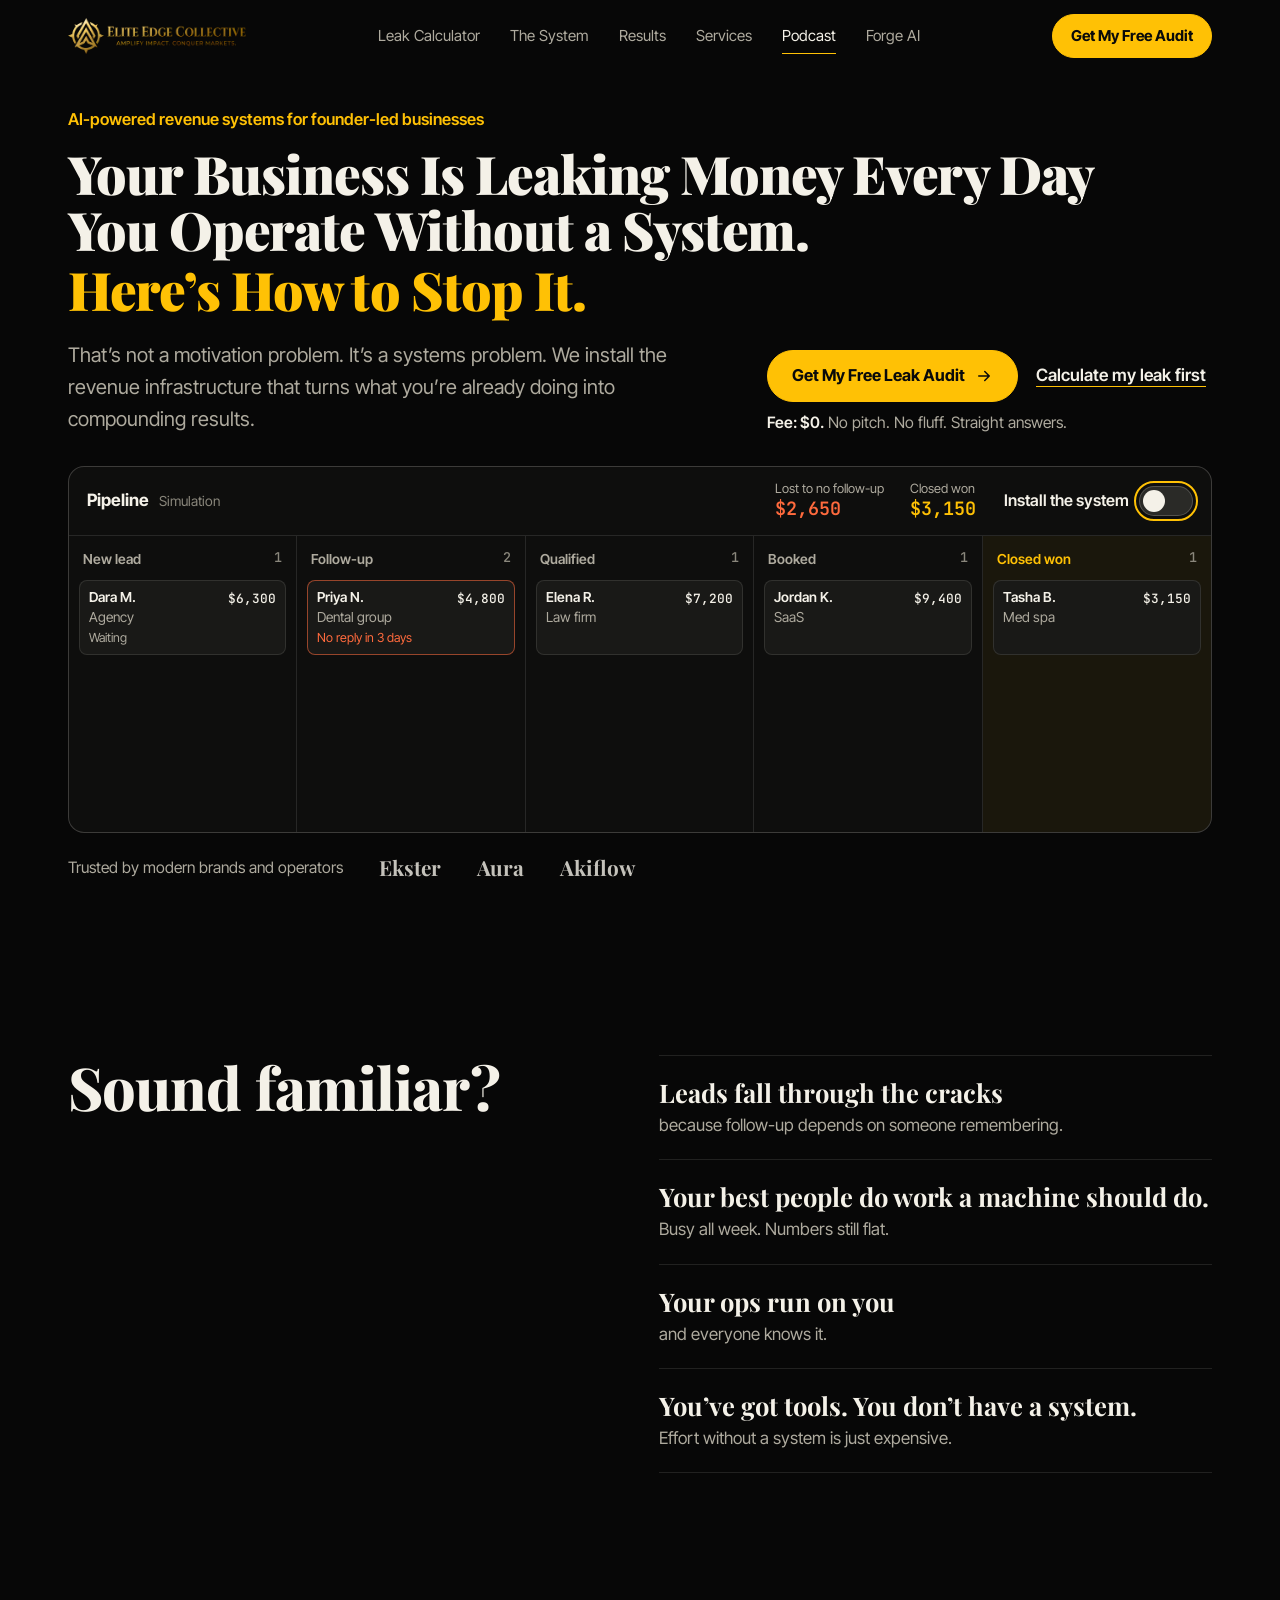
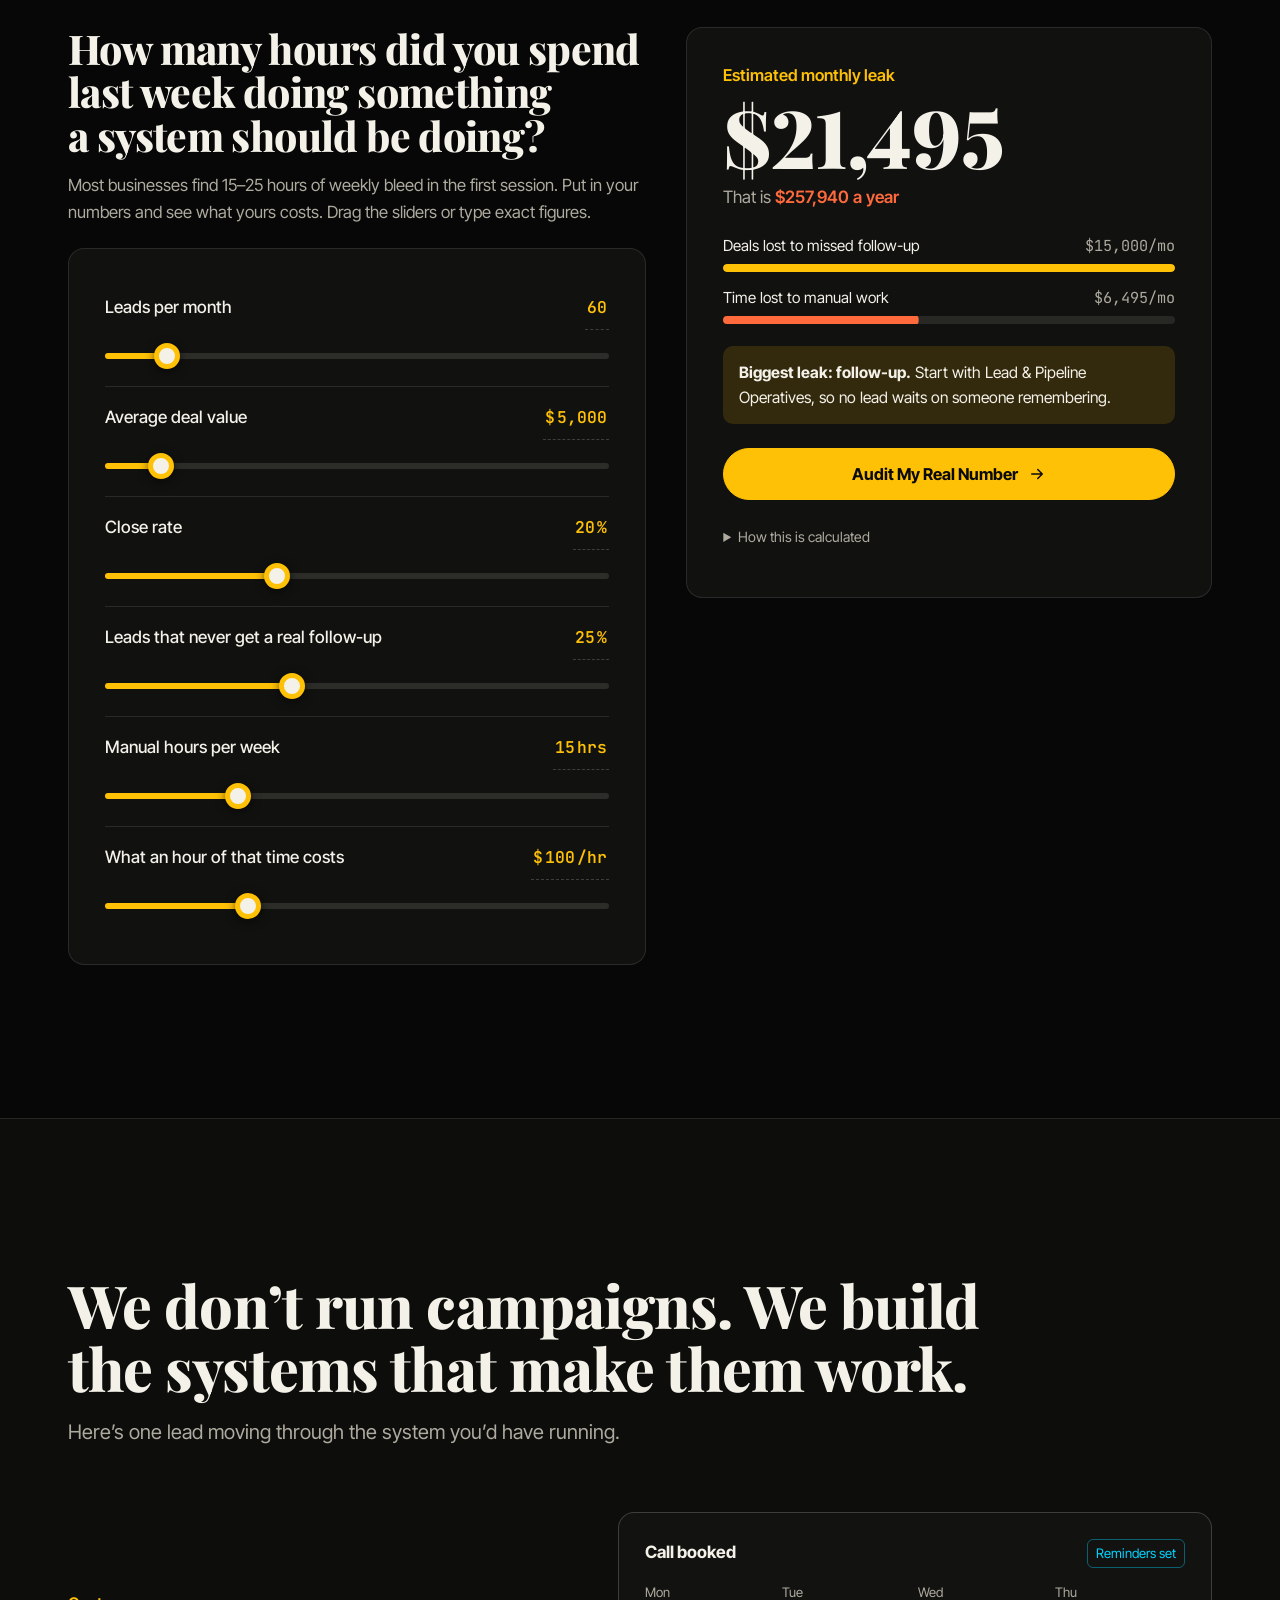
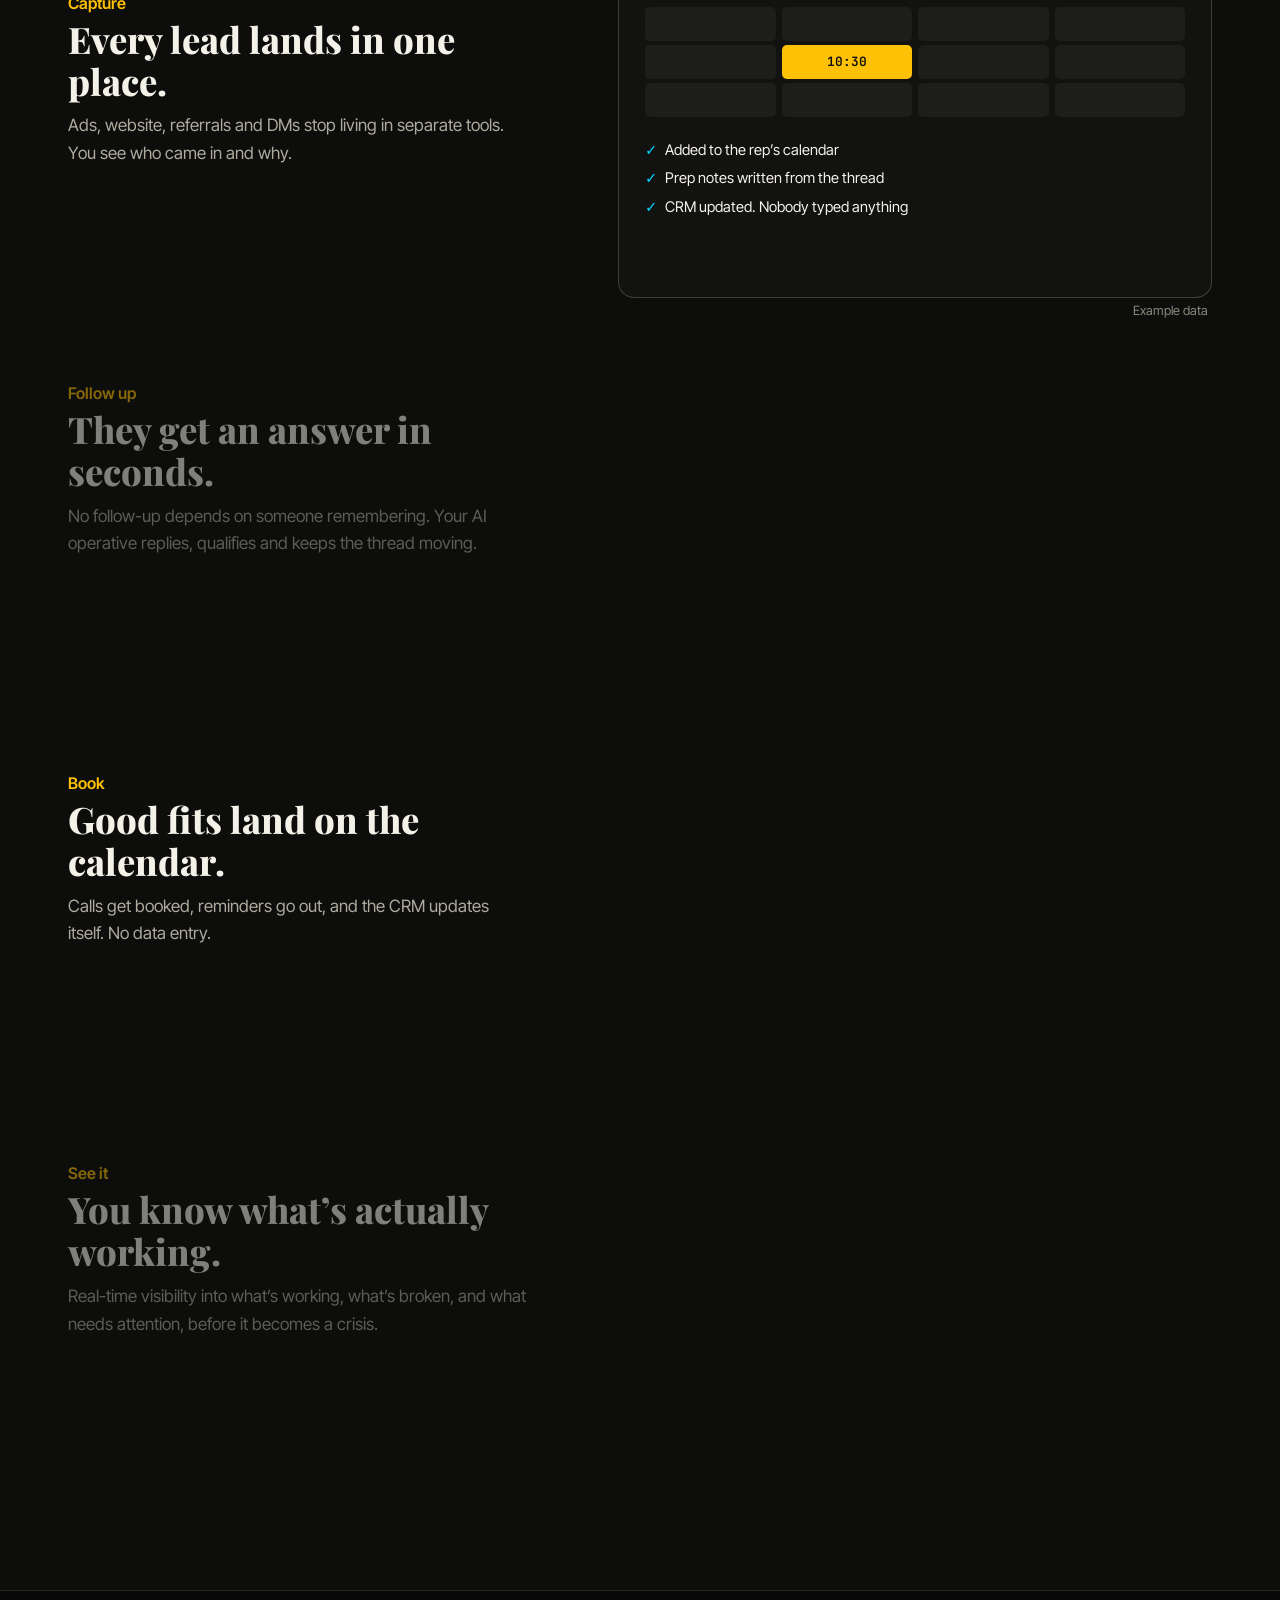
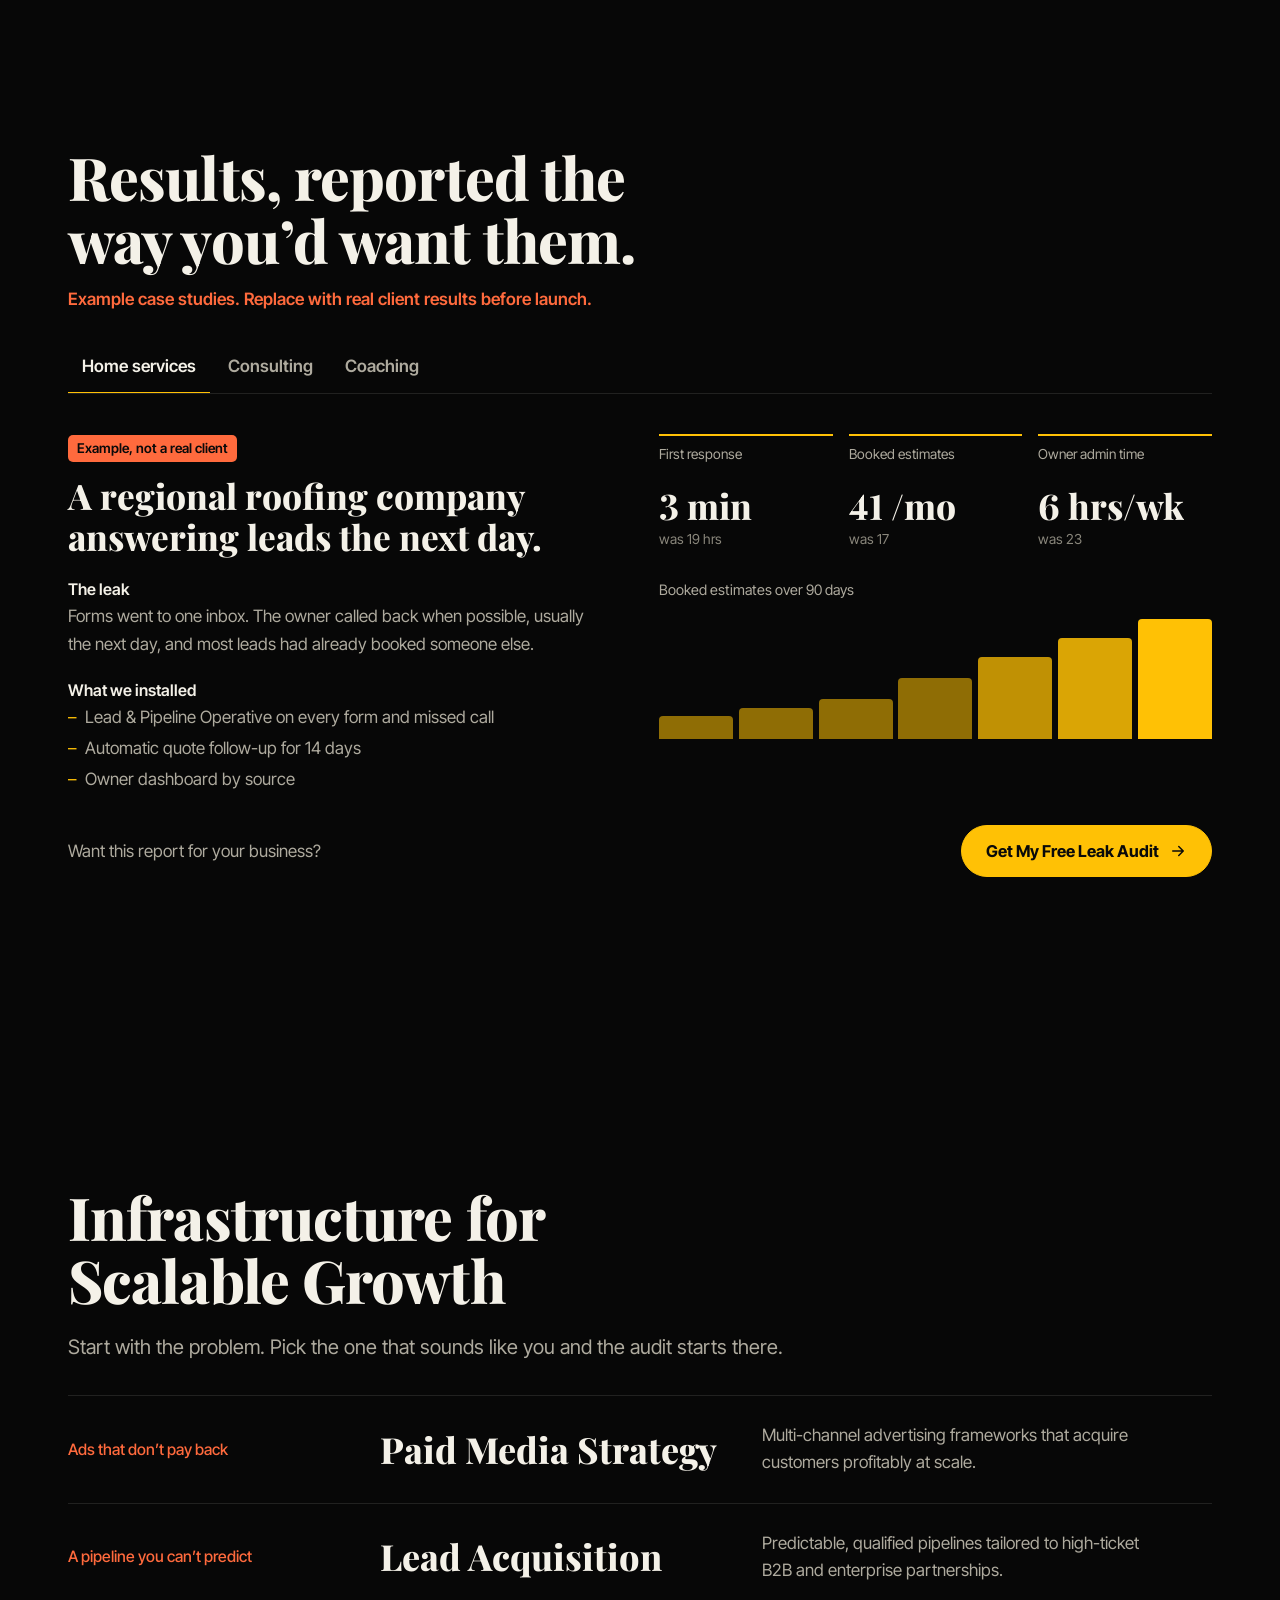
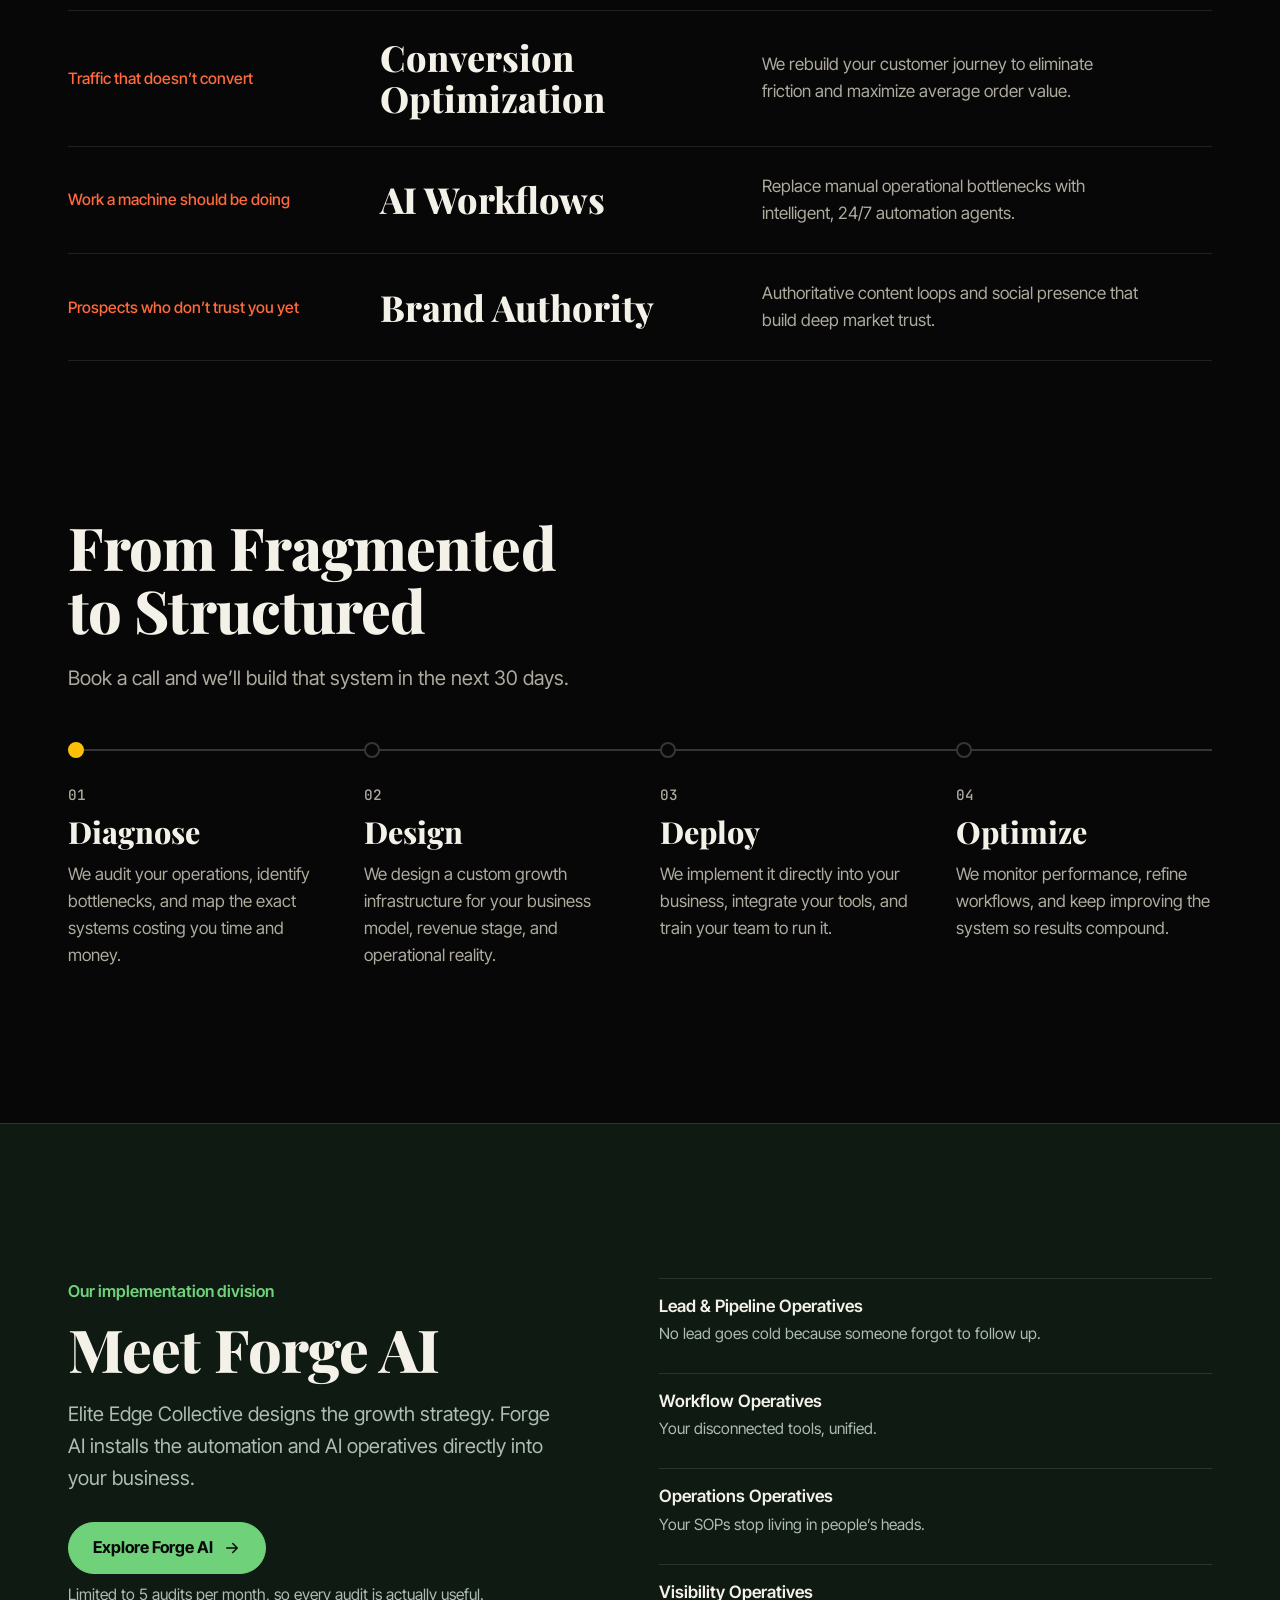
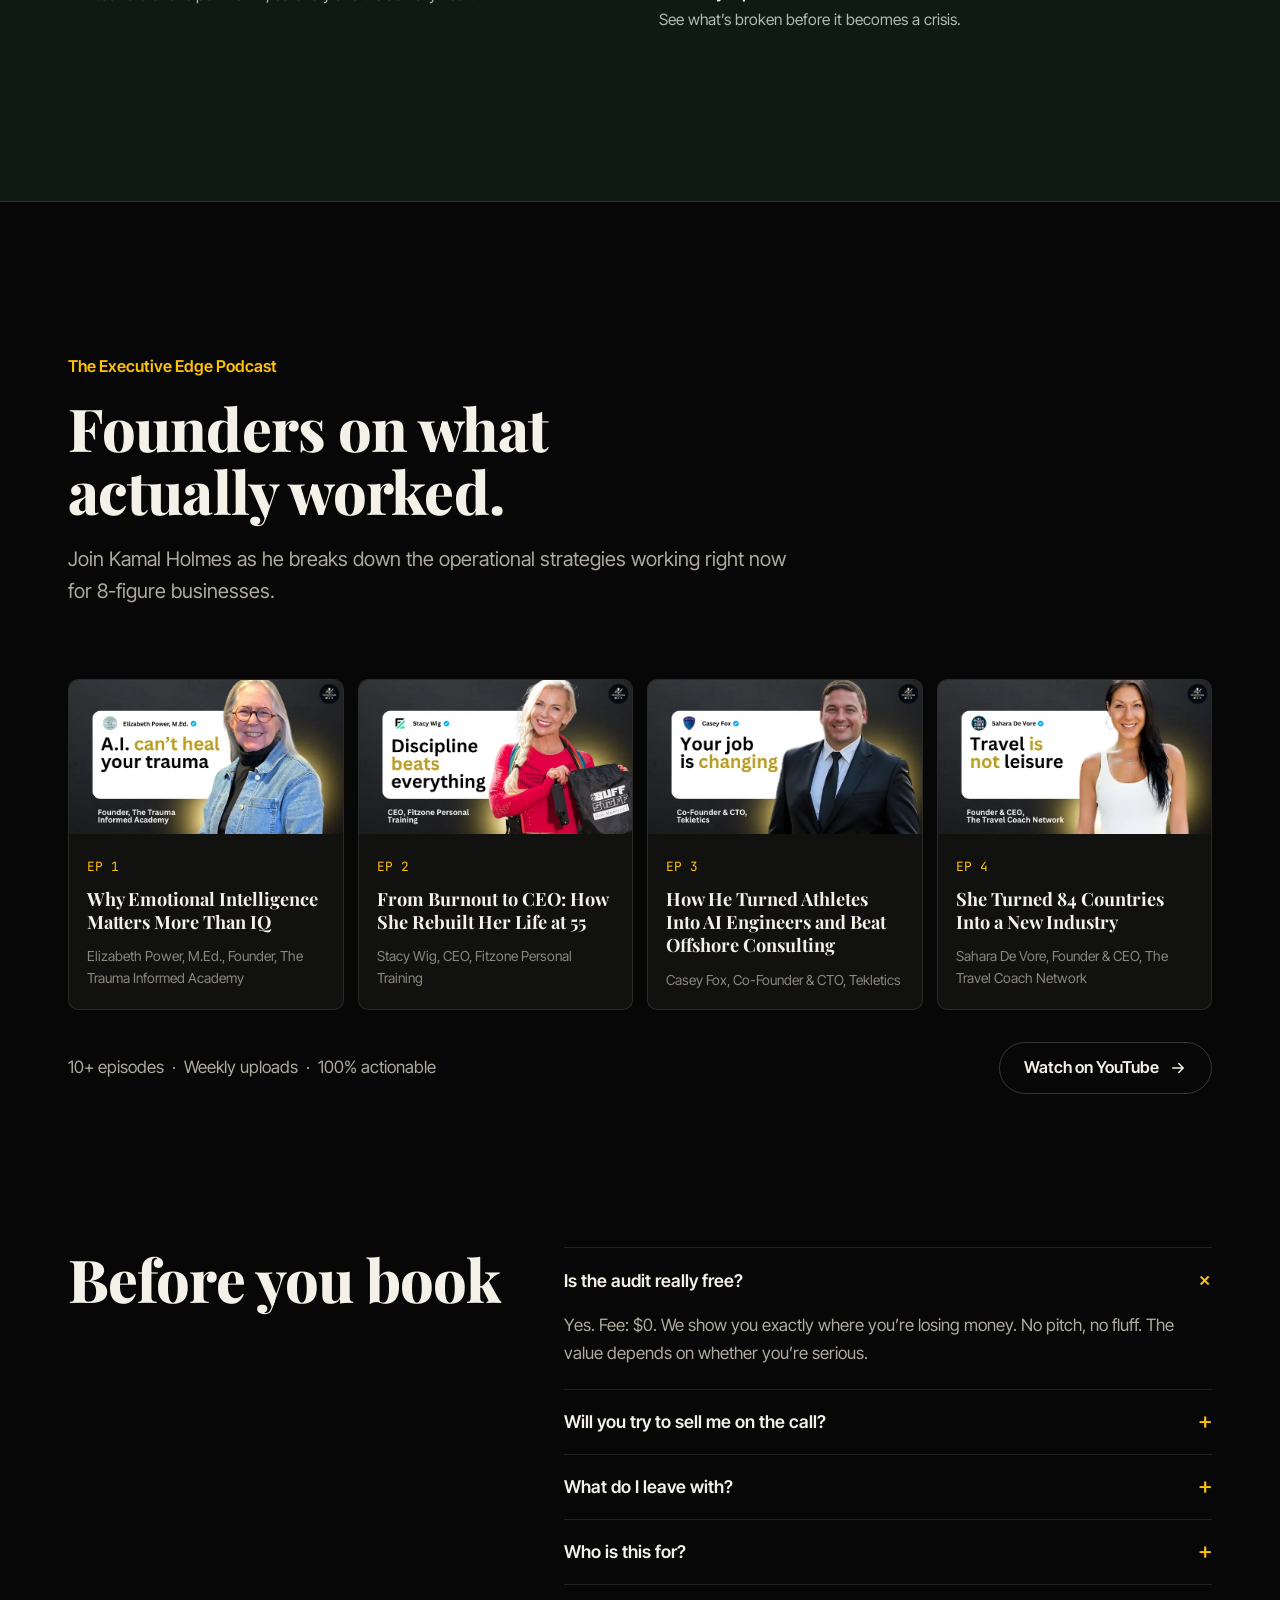
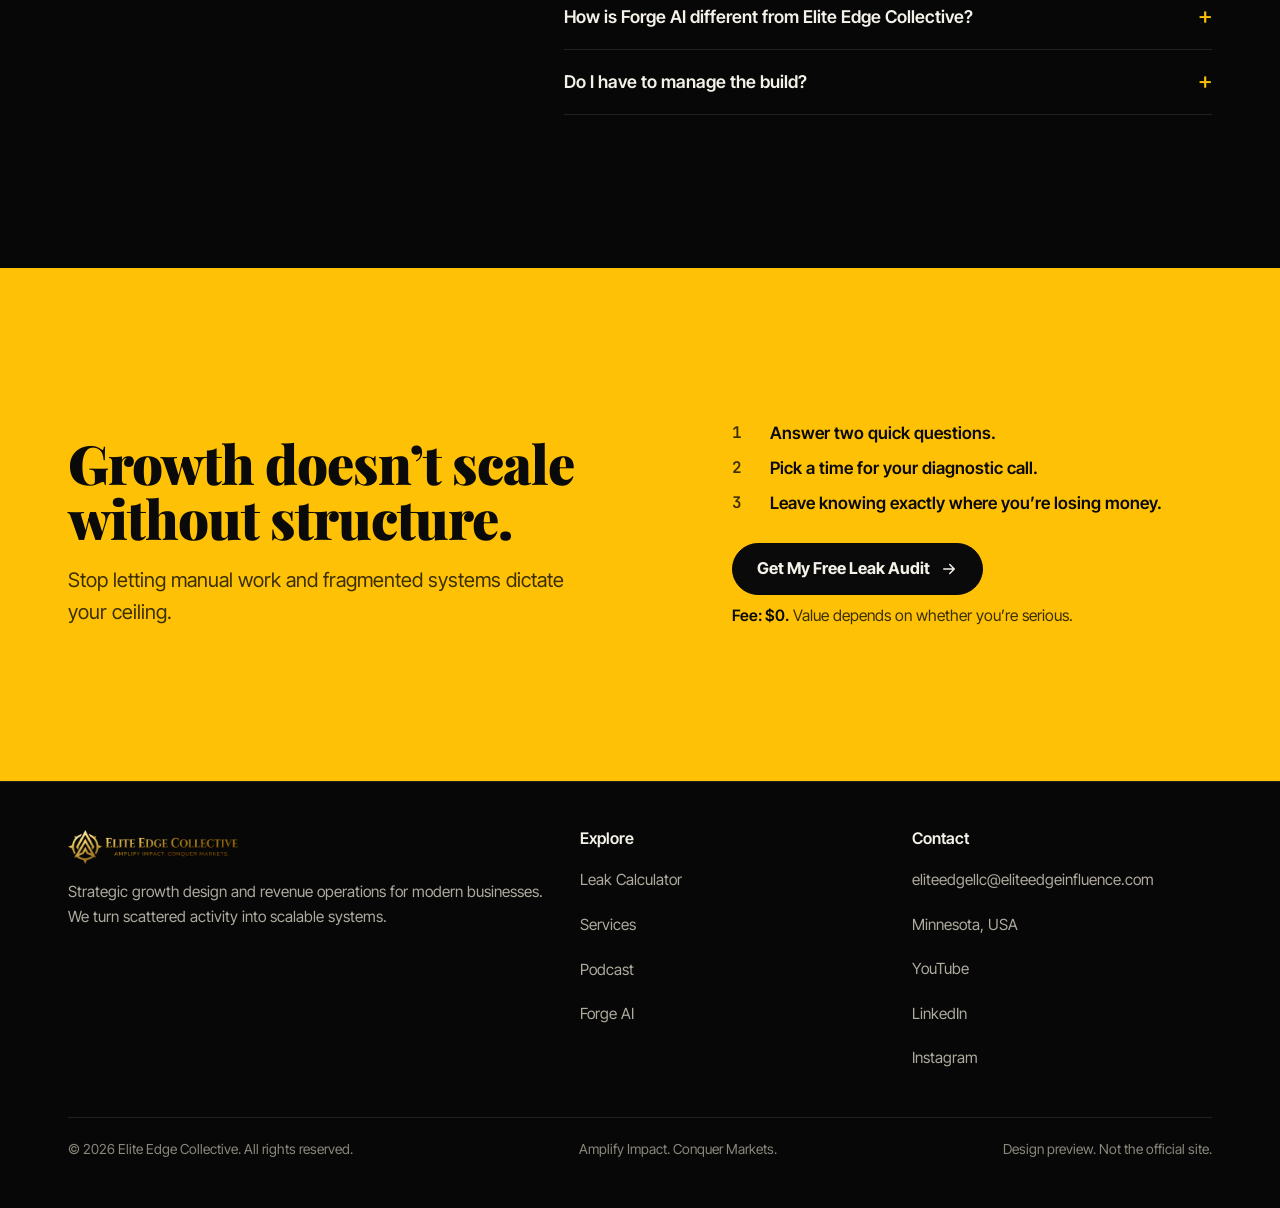
==== commit 61ca5fd8: "Redesign around a live pipeline board and real product screens Replace the abstract pipeline and pin" ====
--- a/index.html
+++ b/index.html
@@ -25,7 +25,7 @@
 <link rel="icon" href="assets/img/favicon.png">
 <link rel="preload" href="assets/fonts/playfair-display-latin-wght-normal.woff2" as="font" type="font/woff2" crossorigin>
 <link rel="preload" href="assets/fonts/inter-tight-latin-wght-normal.woff2" as="font" type="font/woff2" crossorigin>
-<link rel="stylesheet" href="assets/css/site.css?v=ae6bfec9">
+<link rel="stylesheet" href="assets/css/site.css?v=e6b872f5">
 <script>document.documentElement.classList.add("js")</script>
 <script type="application/ld+json">
 {"@context":"https://schema.org","@graph":[
@@ -52,8 +52,8 @@
     <nav class="nav-links" aria-label="Main">
       <a href="#calculator">Leak Calculator</a>
       <a href="#system">The System</a>
+      <a href="#results">Results</a>
       <a href="#services">Services</a>
-      <a href="#process">Process</a>
       <a href="#podcast">Podcast</a>
       <a href="forge-ai/index.html">Forge AI</a>
     </nav>
@@ -63,8 +63,8 @@
   <div class="nav-drawer">
     <a href="#calculator">Leak Calculator</a>
     <a href="#system">The System</a>
+    <a href="#results">Results</a>
     <a href="#services">Services</a>
-    <a href="#process">Process</a>
     <a href="#podcast">Podcast</a>
     <a href="forge-ai/index.html">Forge AI</a>
     <button class="btn btn-gold btn-block" data-lead="nav-mobile">Get My Free Audit</button>
@@ -87,19 +87,42 @@
         <p class="hero-note"><b>Fee: $0.</b> No pitch. No fluff. Straight answers.</p>
       </div>
     </div>
-  </div>
-  <div class="river">
-    <canvas id="pipe" role="img" aria-label="Simulation of leads flowing through a pipeline. Without a system, leads leak out at follow-up, qualification and booking. With a system, the leaks seal and poor-fit leads are sorted out on purpose."></canvas>
-    <div class="river-bar-wrap"><div class="wrap"><div class="river-bar">
-      <p class="river-stat" id="riverStat"><b id="pipeStat">66 of 100</b> <span>leads lost to the cracks</span> <small>Simulation. Run your real numbers below.</small></p>
-      <button class="switch hint" id="pipeSwitch" role="switch" aria-checked="false"><span>Install the system</span><i aria-hidden="true"></i></button>
-    </div></div></div>
+    <div class="board rise" id="board" style="--i:2">
+      <div class="board-bar">
+        <div class="board-title"><b>Pipeline</b><span>Simulation</span></div>
+        <dl class="board-stats">
+          <div><dt>Lost to no follow-up</dt><dd class="lost" id="bLostNow">$0</dd></div>
+          <div><dt>Closed won</dt><dd class="won" id="bWonNow">$0</dd></div>
+        </dl>
+        <button class="switch hint" id="pipeSwitch" role="switch" aria-checked="false"><span>Install the system</span><i aria-hidden="true"></i></button>
+      </div>
+      <div class="board-cols" id="boardCols" aria-hidden="true">
+        <section data-col="new"><header>New lead <em></em></header><div class="col"></div></section>
+        <section data-col="follow"><header>Follow-up <em></em></header><div class="col"></div></section>
+        <section data-col="qual"><header>Qualified <em></em></header><div class="col"></div></section>
+        <section data-col="book"><header>Booked <em></em></header><div class="col"></div></section>
+        <section data-col="won"><header>Closed won <em></em></header><div class="col"></div></section>
+      </div>
+      <p class="sr" id="boardSr">Simulated sales pipeline. Without a system, leads wait and are lost. With a system, leads get an instant reply and move to closed won.</p>
+    </div>
   </div>
 </section>
 
 <div class="wrap logos"><p>Trusted by modern brands and operators</p><span>Ekster</span><span>Aura</span><span>Akiflow</span></div>
 
-<section class="sec" id="calculator" style="padding-top:clamp(56px,7vw,88px)">
+<section class="sec" id="familiar">
+  <div class="wrap split" style="align-items:start">
+    <h2 class="h-lg fx">Sound familiar?</h2>
+    <ol class="fam fx">
+      <li><b>Leads fall through the cracks</b><span>because follow-up depends on someone remembering.</span></li>
+      <li><b>Your best people do work a machine should do.</b><span>Busy all week. Numbers still flat.</span></li>
+      <li><b>Your ops run on you</b><span>and everyone knows it.</span></li>
+      <li><b>You’ve got tools. You don’t have a system.</b><span>Effort without a system is just expensive.</span></li>
+    </ol>
+  </div>
+</section>
+
+<section class="sec" id="calculator" style="padding-top:0">
   <div class="wrap">
     <div class="calc" id="calc">
       <div>
@@ -130,26 +153,118 @@
 </section>
 
 <section class="sys" id="system">
-  <div class="wrap sys-in">
-    <div>
+  <div class="wrap">
+    <div class="sys-head fx">
       <h2 class="h-lg">We don’t run campaigns. We build the systems that make them work.</h2>
-      <div class="sys-line">
-        <div class="sys-state" data-s="0"><p class="lede">Most businesses hit a ceiling because they rely on:</p><ul><li>Manual effort</li><li>Fragmented tools</li><li>Disconnected strategies</li></ul></div>
-        <div class="sys-state" data-s="1"><p class="lede">We replace chaos with intention, so you grow without breaking:</p><ul><li>Revenue operations</li><li>AI workflows</li><li>Scalable distribution</li></ul></div>
-      </div>
-    </div>
-    <svg class="sys-map" id="sysMap" viewBox="0 0 600 520" role="img" aria-label="Six disconnected business tools move into place and connect to one revenue system.">
-      <g fill="none">
-        <path class="wire" pathLength="1" d="M300 260L120 70"/><path class="wire" pathLength="1" d="M300 260L300 50"/><path class="wire" pathLength="1" d="M300 260L480 70"/><path class="wire" pathLength="1" d="M300 260L480 450"/><path class="wire" pathLength="1" d="M300 260L300 470"/><path class="wire" pathLength="1" d="M300 260L120 450"/>
-      </g>
-      <g id="sysCore"><circle cx="300" cy="260" r="86" fill="#ffc105" opacity=".08"/><circle cx="300" cy="260" r="66" fill="#0b0b0a" stroke="#ffc105" stroke-width="1.5"/><text class="core-t" x="300" y="254" text-anchor="middle">Revenue</text><text class="core-t" x="300" y="277" text-anchor="middle">System</text></g>
-      <g class="node"><rect x="52" y="48" width="136" height="44" rx="11"/><text x="120" y="75" text-anchor="middle">Paid media</text></g>
-      <g class="node"><rect x="232" y="28" width="136" height="44" rx="11"/><text x="300" y="55" text-anchor="middle">Website</text></g>
-      <g class="node"><rect x="412" y="48" width="136" height="44" rx="11"/><text x="480" y="75" text-anchor="middle">CRM</text></g>
-      <g class="node"><rect x="412" y="428" width="136" height="44" rx="11"/><text x="480" y="455" text-anchor="middle">Follow-up</text></g>
-      <g class="node"><rect x="232" y="448" width="136" height="44" rx="11"/><text x="300" y="475" text-anchor="middle">Calendar</text></g>
-      <g class="node"><rect x="52" y="428" width="136" height="44" rx="11"/><text x="120" y="455" text-anchor="middle">Reporting</text></g>
-    </svg>
+      <p class="lede">Here’s one lead moving through the system you’d have running.</p>
+    </div>
+    <div class="ch">
+      <div class="ch-stage" aria-hidden="true">
+        <div class="mock on" data-m="0">
+          <div class="mock-top"><b>New lead</b><span class="tag ok">Captured</span></div>
+          <div class="who"><i>PN</i><div><b>Priya N.</b><span>Owner, dental group, 3 locations</span></div></div>
+          <dl class="kv">
+            <div><dt>Source</dt><dd>Google Ads</dd></div>
+            <div><dt>Landed on</dt><dd>Pricing page</dd></div>
+            <div><dt>Deal size</dt><dd>$4,800</dd></div>
+            <div><dt>Fit score</dt><dd class="gold">82 / 100</dd></div>
+          </dl>
+        </div>
+        <div class="mock" data-m="1">
+          <div class="mock-top"><b>Priya N.</b><span class="tag ok">Replied in 4 sec</span></div>
+          <div class="msgs">
+            <p class="in">Do you work with multi-location practices?</p>
+            <p class="out">Yes, that’s most of who we help. How many new patient calls go unanswered in a typical week?</p>
+            <p class="in">Honestly? No idea. Maybe 15.</p>
+            <p class="out">That’s worth a look. Does Tuesday at 10:30 work for a short call?</p>
+          </div>
+        </div>
+        <div class="mock" data-m="2">
+          <div class="mock-top"><b>Call booked</b><span class="tag ok">Reminders set</span></div>
+          <div class="cal">
+            <div><span>Mon</span><i></i><i></i><i></i></div>
+            <div><span>Tue</span><i></i><i class="pick">10:30</i><i></i></div>
+            <div><span>Wed</span><i></i><i></i><i></i></div>
+            <div><span>Thu</span><i></i><i></i><i></i></div>
+          </div>
+          <ul class="done-list"><li>Added to the rep’s calendar</li><li>Prep notes written from the thread</li><li>CRM updated. Nobody typed anything</li></ul>
+        </div>
+        <div class="mock" data-m="3">
+          <div class="mock-top"><b>Revenue by source</b><span class="tag">This quarter</span></div>
+          <ul class="src">
+            <li style="--w:100%"><span>Google Ads</span><b>$38,420</b><i></i></li>
+            <li style="--w:55%"><span>LinkedIn</span><b>$21,150</b><i></i></li>
+            <li style="--w:39%"><span>Referrals</span><b>$14,900</b><i></i></li>
+            <li style="--w:24%"><span>Podcast</span><b>$9,275</b><i></i></li>
+          </ul>
+          <p class="src-foot">Every closed deal traced back to where it started.</p>
+        </div>
+        <p class="mock-note">Example data</p>
+      </div>
+      <ol class="ch-steps">
+        <li class="on" data-s="0"><span>Capture</span><h3>Every lead lands in one place.</h3><p>Ads, website, referrals and DMs stop living in separate tools. You see who came in and why.</p></li>
+        <li data-s="1"><span>Follow up</span><h3>They get an answer in seconds.</h3><p>No follow-up depends on someone remembering. Your AI operative replies, qualifies and keeps the thread moving.</p></li>
+        <li data-s="2"><span>Book</span><h3>Good fits land on the calendar.</h3><p>Calls get booked, reminders go out, and the CRM updates itself. No data entry.</p></li>
+        <li data-s="3"><span>See it</span><h3>You know what’s actually working.</h3><p>Real-time visibility into what’s working, what’s broken, and what needs attention, before it becomes a crisis.</p></li>
+      </ol>
+    </div>
+  </div>
+</section>
+
+<section class="sec" id="results">
+  <div class="wrap">
+    <div class="sec-head fx" style="margin-bottom:28px">
+      <h2 class="h-lg">Results, reported the way you’d want them.</h2>
+      <p class="ex-flag">Example case studies. Replace with real client results before launch.</p>
+    </div>
+    <div class="tabs" role="tablist" aria-label="Example case studies">
+      <button role="tab" id="t0" aria-controls="p0" aria-selected="true">Home services</button>
+      <button role="tab" id="t1" aria-controls="p1" aria-selected="false" tabindex="-1">Consulting</button>
+      <button role="tab" id="t2" aria-controls="p2" aria-selected="false" tabindex="-1">Coaching</button>
+    </div>
+    <article class="case" role="tabpanel" id="p0" aria-labelledby="t0" tabindex="0">
+      <div class="case-l">
+        <span class="ex-tag">Example, not a real client</span>
+        <h3>A regional roofing company answering leads the next day.</h3>
+        <h4>The leak</h4><p>Forms went to one inbox. The owner called back when possible, usually the next day, and most leads had already booked someone else.</p>
+        <h4>What we installed</h4><ul><li>Lead &amp; Pipeline Operative on every form and missed call</li><li>Automatic quote follow-up for 14 days</li><li>Owner dashboard by source</li></ul>
+      </div>
+      <div class="case-r">
+        <div class="met"><span>First response</span><b>3 min</b><small>was 19 hrs</small></div>
+        <div class="met"><span>Booked estimates</span><b>41 /mo</b><small>was 17</small></div>
+        <div class="met"><span>Owner admin time</span><b>6 hrs/wk</b><small>was 23</small></div>
+        <div class="trend" style="--a:18%;--b:24%;--c:31%;--d:47%;--e:63%;--f:78%;--g:92%"><p>Booked estimates over 90 days</p><div><i></i><i></i><i></i><i></i><i></i><i></i><i></i></div></div>
+      </div>
+    </article>
+    <article class="case" role="tabpanel" id="p1" aria-labelledby="t1" tabindex="0" hidden>
+      <div class="case-l">
+        <span class="ex-tag">Example, not a real client</span>
+        <h3>A founder-led consultancy where every deal ran through the founder.</h3>
+        <h4>The leak</h4><p>Referrals were strong, but proposals and follow-ups lived in the founder’s head. Deals stalled whenever client work got busy.</p>
+        <h4>What we installed</h4><ul><li>Workflow Operatives connecting CRM, email and proposals</li><li>Qualification before the founder’s calendar</li><li>Weekly pipeline report, written automatically</li></ul>
+      </div>
+      <div class="case-r">
+        <div class="met"><span>Founder time on sales admin</span><b>7 hrs/wk</b><small>was 26</small></div>
+        <div class="met"><span>Proposal turnaround</span><b>1 day</b><small>was 9</small></div>
+        <div class="met"><span>Qualified pipeline</span><b>$312k</b><small>was $128k</small></div>
+        <div class="trend" style="--a:30%;--b:34%;--c:41%;--d:44%;--e:58%;--f:71%;--g:88%"><p>Qualified pipeline over 90 days</p><div><i></i><i></i><i></i><i></i><i></i><i></i><i></i></div></div>
+      </div>
+    </article>
+    <article class="case" role="tabpanel" id="p2" aria-labelledby="t2" tabindex="0" hidden>
+      <div class="case-l">
+        <span class="ex-tag">Example, not a real client</span>
+        <h3>An online coach with plenty of attention and too few booked calls.</h3>
+        <h4>The leak</h4><p>Hundreds of DMs and comments a month, answered by hand. Good prospects went quiet because nobody got back to them in time.</p>
+        <h4>What we installed</h4><ul><li>DM and comment capture into one pipeline</li><li>AI qualification with a booking link for good fits</li><li>Show-up reminders by text and email</li></ul>
+      </div>
+      <div class="case-r">
+        <div class="met"><span>Booked calls</span><b>58 /mo</b><small>was 22</small></div>
+        <div class="met"><span>Show-up rate</span><b>74%</b><small>was 46%</small></div>
+        <div class="met"><span>Manual hours</span><b>5 hrs/wk</b><small>was 21</small></div>
+        <div class="trend" style="--a:22%;--b:29%;--c:43%;--d:52%;--e:60%;--f:83%;--g:90%"><p>Booked calls over 90 days</p><div><i></i><i></i><i></i><i></i><i></i><i></i><i></i></div></div>
+      </div>
+    </article>
+    <div class="sec-foot"><p style="color:var(--muted)">Want this report for your business?</p><button class="btn btn-gold" data-lead="results">Get My Free Leak Audit <svg aria-hidden="true"><use href="#arr"/></svg></button></div>
   </div>
 </section>
 
@@ -185,30 +300,20 @@
 </section>
 
 <section class="sec forge-band" id="forge">
-  <div class="wrap split">
+  <div class="wrap split" style="align-items:start">
     <div class="fx">
       <span class="eyebrow">Our implementation division</span>
-      <h2 class="h-lg" style="margin-top:18px">Meet Forge AI</h2>
-      <p class="lede" style="margin-top:20px">Elite Edge Collective designs the growth strategy. Forge AI installs intelligent automation and AI operatives directly into your business. Limited to 5 audits per month, so every audit is actually useful.</p>
-      <ul class="ops">
-        <li><b>Lead &amp; Pipeline Operatives</b><span>No lead goes cold because someone forgot to follow up.</span></li>
-        <li><b>Workflow Operatives</b><span>Your disconnected tools, unified.</span></li>
-        <li><b>Visibility Operatives</b><span>See what’s broken before it becomes a crisis.</span></li>
-      </ul>
+      <h2 class="h-lg" style="margin-top:12px">Meet Forge AI</h2>
+      <p class="lede" style="margin-top:18px">Elite Edge Collective designs the growth strategy. Forge AI installs the automation and AI operatives directly into your business.</p>
       <div class="hero-cta"><a class="btn btn-gold" href="forge-ai/index.html">Explore Forge AI <svg aria-hidden="true"><use href="#arr"/></svg></a></div>
-    </div>
-    <div class="term fx">
-      <div class="term-top"><span>One lead, start to finish</span><button id="runAgain" type="button">Replay</button></div>
-      <ol class="run" id="run">
-        <li><time>0:00</time><i>●</i><span>New lead fills in the website form</span></li>
-        <li><time>0:04</time><i>●</i><span>Operative replies with a personal message<small>Not next week. Now.</small></span></li>
-        <li><time>0:40</time><i>●</i><span>Qualifying questions, answered in the thread</span></li>
-        <li><time>1:15</time><i>●</i><span>Good fit confirmed, calendar link sent</span></li>
-        <li><time>2:30</time><i>●</i><span>Call booked and reminders scheduled</span></li>
-        <li><time>2:31</time><i>●</i><span>CRM updated. Nobody typed anything<small>Dashboard shows the source of the lead</small></span></li>
-      </ol>
-      <p class="term-foot">Simulated walkthrough. Timings are illustrative.</p>
-    </div>
+      <p class="hero-note">Limited to 5 audits per month, so every audit is actually useful.</p>
+    </div>
+    <ul class="ops fx" style="margin-top:0">
+      <li><b>Lead &amp; Pipeline Operatives</b><span>No lead goes cold because someone forgot to follow up.</span></li>
+      <li><b>Workflow Operatives</b><span>Your disconnected tools, unified.</span></li>
+      <li><b>Operations Operatives</b><span>Your SOPs stop living in people’s heads.</span></li>
+      <li><b>Visibility Operatives</b><span>See what’s broken before it becomes a crisis.</span></li>
+    </ul>
   </div>
 </section>
 
@@ -228,20 +333,6 @@
     <div class="sec-foot">
       <ul class="pod-tags"><li>10+ episodes</li><li>Weekly uploads</li><li>100% actionable</li></ul>
       <a class="btn" href="https://www.youtube.com/@TheExecutiveEdge1" target="_blank" rel="noopener">Watch on YouTube <svg aria-hidden="true"><use href="#arr"/></svg></a>
-    </div>
-  </div>
-</section>
-
-<section class="sec" id="results" style="padding-top:0">
-  <div class="wrap">
-    <div class="sec-head" style="margin-bottom:28px">
-      <span class="slot-note">[Needs proof: 3 real client results before launch]</span>
-      <h2 class="h-lg">Client results</h2>
-    </div>
-    <div class="slots">
-      <div class="slot"><b>__%</b><h3>Client A: qualified pipeline</h3><p>Problem, system installed, 30/60/90-day result.</p></div>
-      <div class="slot"><b>__ hrs</b><h3>Client B: manual work removed</h3><p>Before and after workflow, tools used.</p></div>
-      <div class="slot"><b>$__</b><h3>Client C: revenue influenced</h3><p>Named quote from the founder.</p></div>
     </div>
   </div>
 </section>
@@ -333,8 +424,6 @@
   </div>
 </dialog>
 
-<script src="assets/vendor/gsap.min.js" defer></script>
-<script src="assets/vendor/ScrollTrigger.min.js" defer></script>
-<script src="assets/js/site.js?v=66e78ab5" defer></script>
+<script src="assets/js/site.js?v=ccfee286" defer></script>
 </body>
 </html>
--- a/assets/css/site.css
+++ b/assets/css/site.css
@@ -121,22 +121,47 @@
 .js .rise{opacity:0;transform:translateY(18px);animation:rise .8s var(--ease) forwards;animation-delay:calc(var(--i,0)*90ms)}
 @keyframes rise{to{opacity:1;transform:none}}
 
-/* Pipeline river: full-bleed, no card */
-.river{margin-top:clamp(18px,3vh,30px)}
-.river canvas{width:100%;height:clamp(190px,30vh,290px)}
-.river-bar{display:flex;flex-wrap:wrap;gap:10px 28px;align-items:center;justify-content:space-between;padding-block:14px 18px;border-block:1px solid var(--line)}
-.river-stat{display:flex;align-items:baseline;gap:10px;flex-wrap:wrap}
-.river-stat b{font:800 1.75rem/1 var(--serif);font-variant-numeric:lining-nums tabular-nums;color:var(--leak);white-space:nowrap;transition:color .4s}
-.river-stat.ok b{color:var(--cyan)}
-.river-stat span{color:var(--muted)}
-.river-stat small{color:var(--faint);font-size:.84rem;width:100%}
-@media(min-width:760px){.river-stat small{width:auto;margin-left:6px}}
+/* Hero: live pipeline board */
+.board{margin-top:clamp(22px,3.4vh,36px);background:#0e0e0d;border:1px solid var(--line-2);border-radius:var(--r-lg);overflow:hidden}
+.board-bar{display:flex;flex-wrap:wrap;align-items:center;gap:10px 28px;padding:12px 18px;border-bottom:1px solid var(--line)}
+.board-title{display:flex;align-items:baseline;gap:10px;margin-right:auto}
+.board-title span{font-size:.86rem;color:var(--faint)}
+.board-stats{display:flex;gap:26px;margin:0}
+.board-stats dt{font-size:.8rem;color:var(--muted);line-height:1.3}
+.board-stats dd{margin:0;font:600 1.15rem/1.2 var(--mono);font-variant-numeric:tabular-nums}
+.board-stats .lost{color:var(--leak)}
+.board-stats .won{color:var(--gold)}
 .switch{display:inline-flex;align-items:center;gap:10px;background:none;border:0;cursor:pointer;font-weight:600;font-size:1rem;min-height:44px;padding:0}
 .switch i{position:relative;width:54px;height:30px;border-radius:99px;background:#2a2a27;border:1px solid var(--line-2);transition:background .3s;flex:none}
 .switch i::after{content:"";position:absolute;top:3px;left:3px;width:22px;height:22px;border-radius:50%;background:var(--ink);transition:transform .35s var(--ease)}
 .switch[aria-checked=true] i{background:var(--gold)}
 .switch[aria-checked=true] i::after{transform:translateX(24px);background:#000}
 .switch.hint i{outline:2px solid var(--gold);outline-offset:3px}
+.board-cols{display:grid;grid-template-columns:repeat(3,minmax(0,1fr))}
+.board-cols section{padding:12px 8px 14px;border-right:1px solid var(--line);height:318px;overflow:hidden;min-width:0}
+.board-cols section:last-child{border-right:0;background:rgba(255,193,5,.05)}
+.board-cols section[data-col=new],.board-cols section[data-col=qual]{display:none}
+.board-cols header{display:flex;justify-content:space-between;gap:6px;font-size:.86rem;font-weight:600;color:var(--muted);padding:0 4px 10px}
+.board-cols section:last-child header{color:var(--gold)}
+.board-cols em{font:500 .84rem var(--mono);color:var(--faint)}
+.col{display:grid;gap:6px;align-content:start}
+.lc{background:#191917;border:1px solid var(--line);border-radius:8px;padding:8px 9px;font-size:.86rem;line-height:1.3;min-width:0}
+.lc{display:grid;grid-template-columns:minmax(0,1fr) auto;gap:0 6px}
+.lc b{font-weight:600;white-space:nowrap;overflow:hidden;text-overflow:ellipsis}
+.lc s{text-decoration:none;font:500 .8rem/1.6 var(--mono);color:var(--ink)}
+.lc span{grid-column:1/-1;color:var(--muted);white-space:nowrap;overflow:hidden;text-overflow:ellipsis}
+.lc u{grid-column:1/-1;display:block;text-decoration:none;font-size:.78rem;margin-top:3px;color:var(--muted);min-height:1.3em;white-space:nowrap;overflow:hidden;text-overflow:ellipsis}
+@media(max-width:759px){.lc{grid-template-columns:minmax(0,1fr)}.lc span{display:none}.lc s{grid-row:2}}
+.lc.stall{border-color:rgba(255,106,61,.55)}
+.lc.stall u{color:var(--leak)}
+.lc.good u{color:var(--cyan)}
+.lc.out{opacity:0;transform:translateY(14px);transition:opacity .45s,transform .45s}
+@media(min-width:760px){
+  .board-cols{grid-template-columns:repeat(5,minmax(0,1fr))}
+  .board-cols section[data-col=new],.board-cols section[data-col=qual]{display:block}
+  .board-cols section{padding:12px 10px 16px;height:296px}
+}
+@media(max-width:759px){.board-stats{order:3;width:100%}.board-title{width:auto}}
 
 /* Trust strip */
 .logos{padding-block:22px;display:flex;flex-wrap:wrap;gap:10px 36px;align-items:center}
@@ -181,24 +206,91 @@
 details.how summary{cursor:pointer;padding:12px 0;min-height:44px}
 details.how p{margin-top:6px}
 
-/* Pinned system */
-.sys{background:var(--bg-2);border-block:1px solid var(--line)}
-.sys-in{display:grid;gap:32px;align-items:center;padding-block:var(--sec)}
-@media(min-width:960px){.sys-in{grid-template-columns:1fr 1.15fr;gap:64px;min-height:100svh;padding-block:96px 40px}}
-.sys-line{position:relative;margin-top:20px}
-.sys-state+.sys-state{margin-top:20px}
-.js .sys-line{min-height:190px}
-.js .sys-state{position:absolute;inset:0;margin:0;transition:opacity .4s}
-.js .sys-state[data-s="1"]{opacity:0}
-.sys-state ul{margin-top:18px;display:grid;gap:10px}
-.sys-state li{display:flex;gap:12px;align-items:baseline}
-.sys-state li::before{content:"×";font-family:var(--mono);color:var(--leak);font-weight:700}
-.sys-state[data-s="1"] li::before{content:"✓";color:var(--cyan)}
-.sys-map{width:100%;max-height:62vh;aspect-ratio:1/.86;margin-inline:auto}
-.sys-map text{font-family:var(--mono);font-size:13px;fill:var(--ink)}
-.node rect{fill:#191917;stroke:var(--line-2)}
-.wire{fill:none;stroke:var(--cyan);stroke-width:1.5}
-.core-t{font-family:var(--serif)!important;font-weight:800;font-size:19px!important}
+/* Sound familiar */
+.fam{counter-reset:f;border-top:1px solid var(--line)}
+.fam li{padding:20px 0;border-bottom:1px solid var(--line);counter-increment:f}
+.fam b{display:block;font:700 clamp(1.25rem,1vw + 1rem,1.6rem)/1.25 var(--serif)}
+.fam span{color:var(--muted);display:block;margin-top:4px}
+
+/* System: steps scroll, the screen stays. No scroll hijacking */
+.sys{background:var(--bg-2);border-block:1px solid var(--line);padding-block:var(--sec)}
+.sys-head{max-width:920px;margin-bottom:clamp(30px,5vw,64px)}
+.sys-head .lede{margin-top:16px}
+.ch{display:grid;gap:0;position:relative}
+.ch-stage{position:sticky;top:76px;z-index:2;height:318px;margin-bottom:18px;background:var(--bg-2)}
+.mock{position:absolute;inset:0 0 22px;background:#121211;border:1px solid var(--line-2);border-radius:var(--r-lg);padding:16px;opacity:0;transform:translateY(10px);transition:opacity .4s,transform .5s var(--ease);overflow:hidden}
+.mock.on{opacity:1;transform:none}
+.mock-note{position:absolute;right:4px;bottom:0;margin:0;font-size:.8rem;color:var(--faint)}
+.mock-top{display:flex;justify-content:space-between;align-items:center;gap:10px;margin-bottom:14px}
+.tag{font-size:.82rem;color:var(--muted);border:1px solid var(--line-2);border-radius:6px;padding:3px 8px;white-space:nowrap}
+.tag.ok{color:var(--cyan);border-color:rgba(0,212,255,.4)}
+.who{display:flex;gap:12px;align-items:center;margin-bottom:12px}
+.who i{width:40px;height:40px;border-radius:50%;background:#2a2a27;display:grid;place-items:center;font:600 .86rem var(--sans)}
+.who b{display:block}.who span{color:var(--muted);font-size:.94rem}
+.kv{margin:0;display:grid;grid-template-columns:1fr 1fr;gap:10px 18px}
+.kv dt{font-size:.82rem;color:var(--muted)}.kv dd{margin:2px 0 0;font-weight:600}
+.msgs{display:grid;gap:7px}
+.msgs p{max-width:86%;padding:7px 11px;border-radius:12px;font-size:.92rem;line-height:1.35;background:#222220;justify-self:start}
+.msgs .out{justify-self:end;background:var(--gold);color:#0a0a0a}
+.mock.on .msgs p{animation:msg .4s var(--ease) both}
+.mock.on .msgs p:nth-child(2){animation-delay:.25s}.mock.on .msgs p:nth-child(3){animation-delay:.6s}.mock.on .msgs p:nth-child(4){animation-delay:.9s}
+@keyframes msg{from{opacity:0;transform:translateY(8px)}}
+.cal{display:grid;grid-template-columns:repeat(4,1fr);gap:6px;margin-bottom:12px}
+.cal span{display:block;font-size:.82rem;color:var(--muted);margin-bottom:4px}
+.cal i{display:block;height:24px;border-radius:5px;background:#1d1d1b;margin-bottom:4px;font:600 .8rem/24px var(--mono);text-align:center;font-style:normal}
+.cal .pick{background:var(--gold);color:#0a0a0a}
+.done-list{display:grid;gap:5px;font-size:.92rem}
+.done-list li::before{content:"✓";color:var(--cyan);margin-right:8px}
+.src{display:grid;gap:13px}
+.src li{display:grid;grid-template-columns:1fr auto;gap:2px 10px}
+.src b{font:600 .94rem var(--mono);font-variant-numeric:tabular-nums}
+.src i{grid-column:1/-1;height:6px;border-radius:6px;background:var(--gold);width:var(--w);transform-origin:left}
+.mock.on .src i{animation:wipe .8s cubic-bezier(.65,0,.35,1) both}
+@keyframes wipe{from{transform:scaleX(.05)}}
+.src-foot{margin-top:14px;font-size:.9rem;color:var(--muted)}
+.ch-steps li{padding-block:18px 26vh;opacity:.5;transition:opacity .3s}
+.ch-steps li.on{opacity:1}
+.ch-steps li:last-child{padding-bottom:8vh}
+.ch-steps span{display:block;font:600 1rem var(--sans);color:var(--gold);margin-bottom:6px}
+.ch-steps h3{font:800 clamp(1.5rem,1.6vw + 1rem,2.3rem)/1.15 var(--serif)}
+.ch-steps p{color:var(--muted);margin-top:10px;max-width:46ch}
+@media(min-width:960px){
+  .ch{grid-template-columns:minmax(0,.9fr) minmax(0,1.1fr);gap:64px;align-items:start}
+  .ch-steps{order:-1}
+  .ch-stage{top:calc(50vh - 205px);height:410px;margin:0;background:none}
+  .mock{padding:26px;inset:0 0 24px}
+  .ch-steps li{padding-block:8vh 16vh}
+  .ch-steps li:first-child{padding-top:9vh}
+  .ch-steps li:last-child{padding-bottom:11vh}
+  .kv{gap:18px}.who{margin-bottom:22px}.msgs{gap:10px}.msgs p{font-size:1rem;padding:9px 13px}.cal i{height:34px;line-height:34px}.src{gap:20px}.cal{margin-bottom:18px}
+}
+
+/* Case studies */
+.ex-flag{margin-top:14px;color:var(--leak);font-weight:600}
+.tabs{display:flex;gap:4px;border-bottom:1px solid var(--line);overflow-x:auto;scrollbar-width:none}
+.tabs button{background:none;border:0;border-bottom:2px solid transparent;margin-bottom:-1px;padding:12px 14px;min-height:48px;cursor:pointer;color:var(--muted);font-weight:600;white-space:nowrap;transition:color .2s,border-color .2s}
+.tabs button:hover{color:var(--ink)}
+.tabs button[aria-selected=true]{color:var(--ink);border-color:var(--gold)}
+.case{display:grid;gap:32px;padding-top:30px}
+.case[hidden]{display:none}
+.ex-tag{display:inline-block;font-size:.84rem;font-weight:600;color:#0a0a0a;background:var(--leak);padding:3px 9px;border-radius:5px;margin-bottom:14px}
+.case h3{font:800 clamp(1.5rem,1.5vw + 1rem,2.3rem)/1.15 var(--serif);max-width:24ch}
+.case h4{font:600 1rem var(--sans);margin:22px 0 4px}
+.case p,.case li{color:var(--muted)}
+.case-l ul{display:grid;gap:4px}
+.case-l li::before{content:"–";margin-right:8px;color:var(--gold)}
+.case-r{display:grid;grid-template-columns:repeat(3,minmax(0,1fr));gap:14px 16px;align-content:start}
+.met{border-top:2px solid var(--gold);padding-top:10px;min-width:0}
+.met span{display:block;font-size:.86rem;color:var(--muted);line-height:1.3;min-height:2.6em}
+.met b{display:block;font:800 clamp(1.45rem,2vw + .6rem,2.5rem)/1.05 var(--serif);font-variant-numeric:lining-nums;margin-top:6px;white-space:nowrap}
+.met small{color:var(--faint);font-size:.86rem}
+.trend{grid-column:1/-1;margin-top:12px}
+.trend p{font-size:.9rem;margin-bottom:8px}
+.trend div{display:grid;grid-template-columns:repeat(7,1fr);gap:6px;height:130px;align-items:end}
+.trend i{display:block;background:var(--gold);border-radius:4px 4px 0 0;transform-origin:bottom;animation:rise-b .7s var(--ease) both;opacity:.55}
+.trend i:nth-child(1){height:var(--a)}.trend i:nth-child(2){height:var(--b)}.trend i:nth-child(3){height:var(--c)}.trend i:nth-child(4){height:var(--d)}.trend i:nth-child(5){height:var(--e);opacity:.75}.trend i:nth-child(6){height:var(--f);opacity:.85}.trend i:nth-child(7){height:var(--g);opacity:1}
+@keyframes rise-b{from{transform:scaleY(.1)}}
+@media(min-width:960px){.case{grid-template-columns:1fr 1.05fr;gap:64px;padding-top:40px}}
 
 /* Rows: leak-to-service list. Replaces the card grid */
 .rows{border-top:1px solid var(--line)}
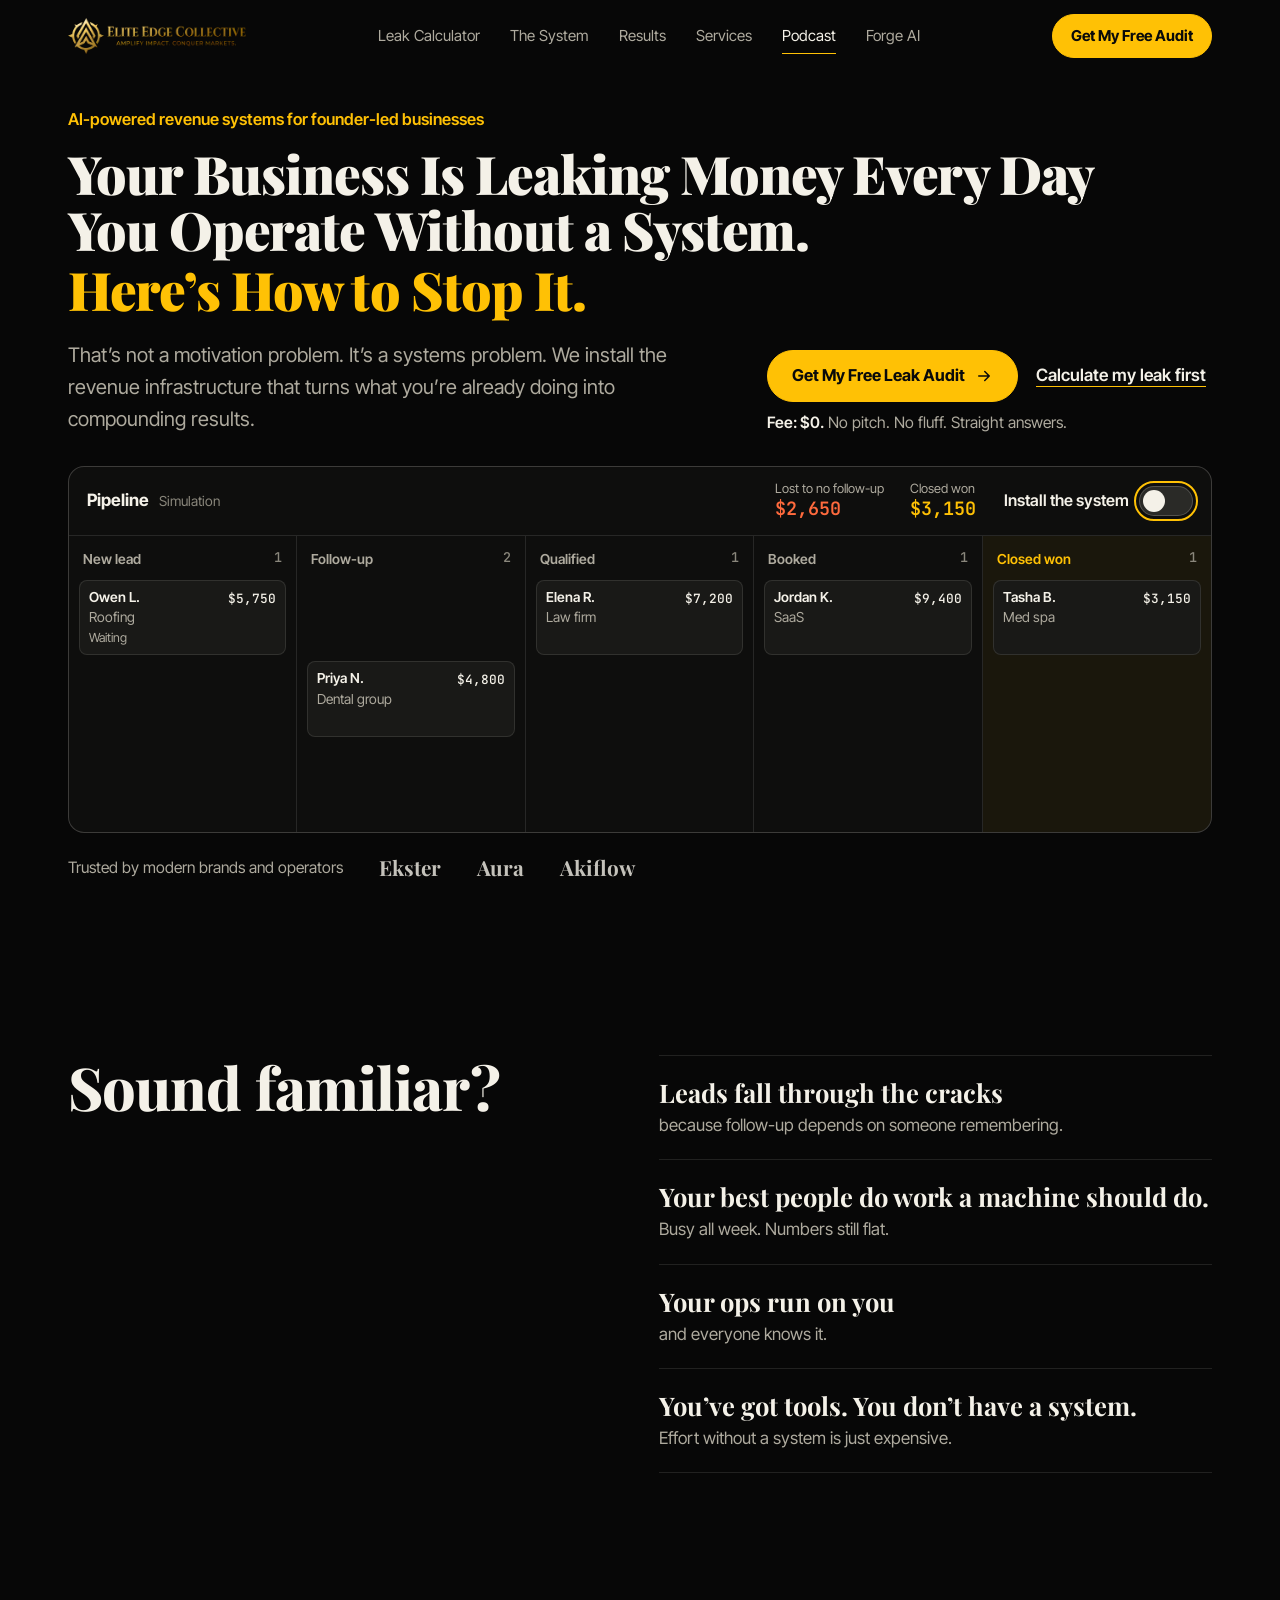
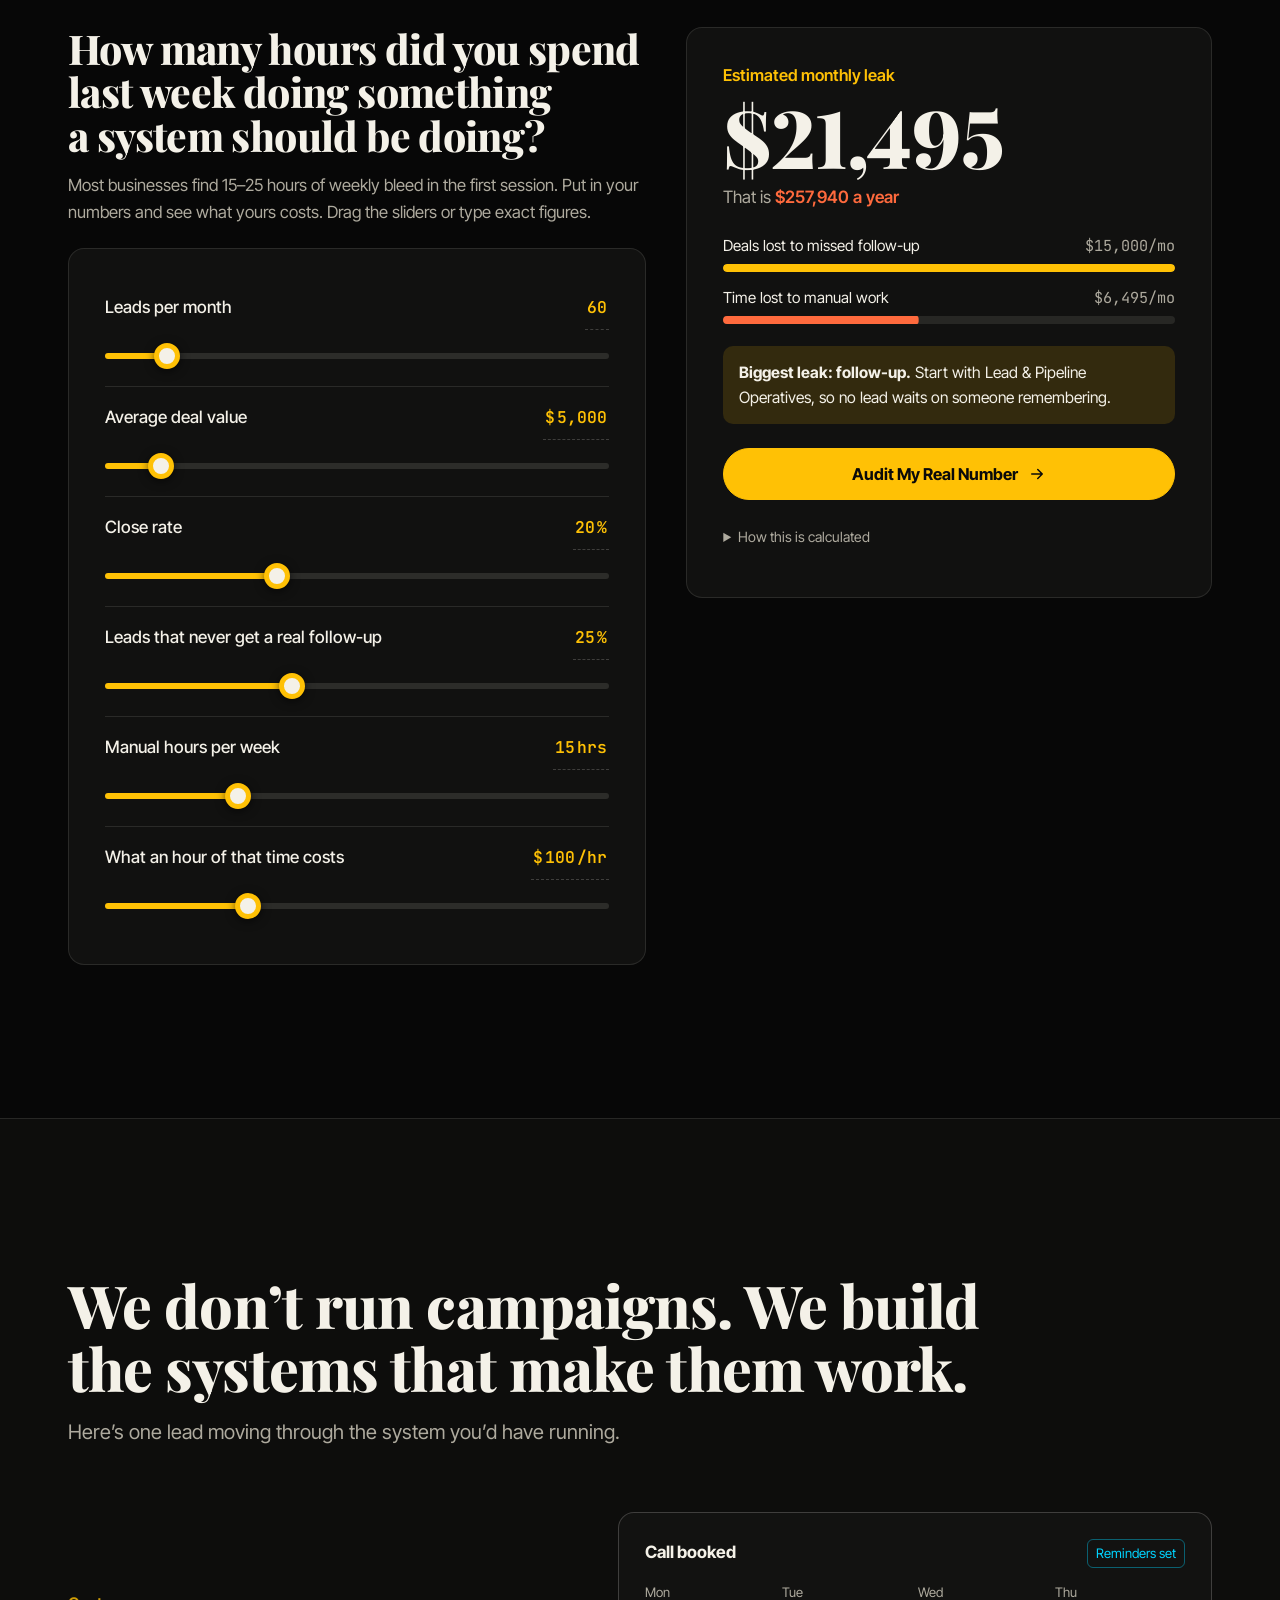
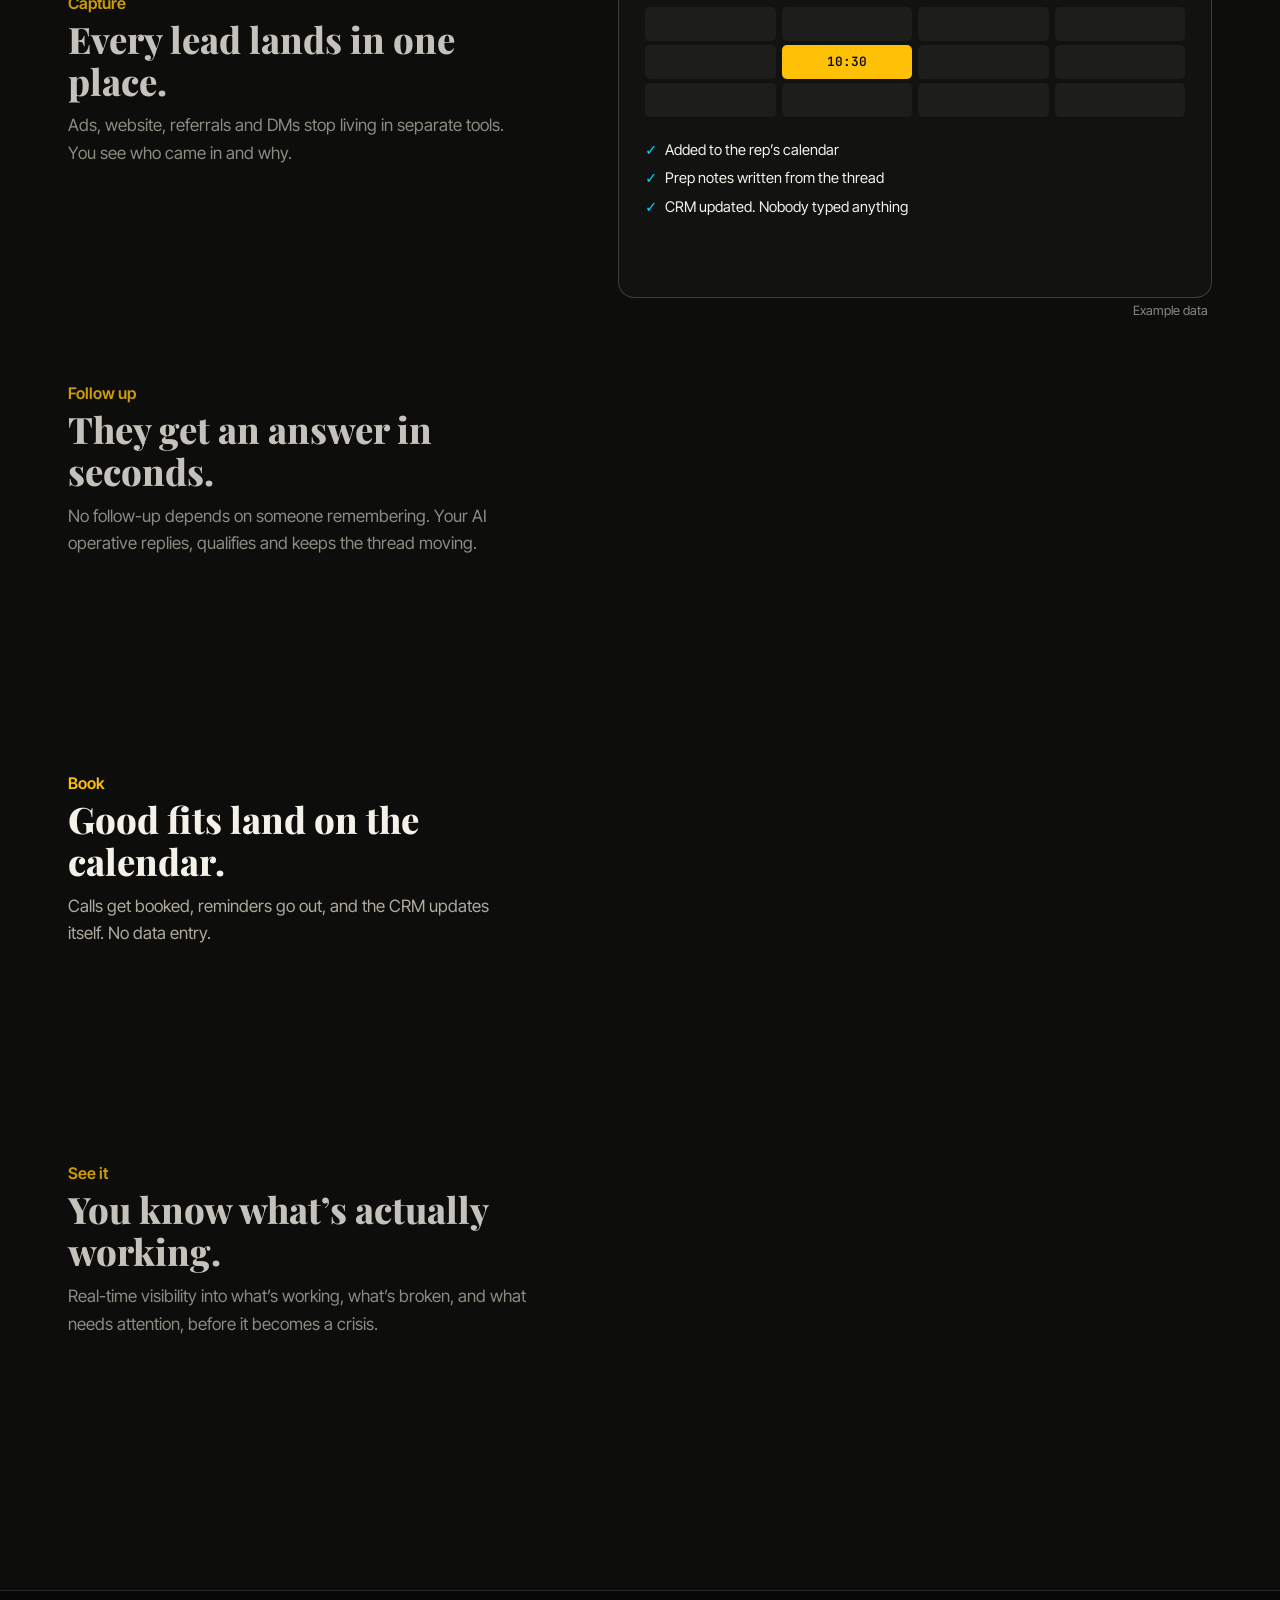
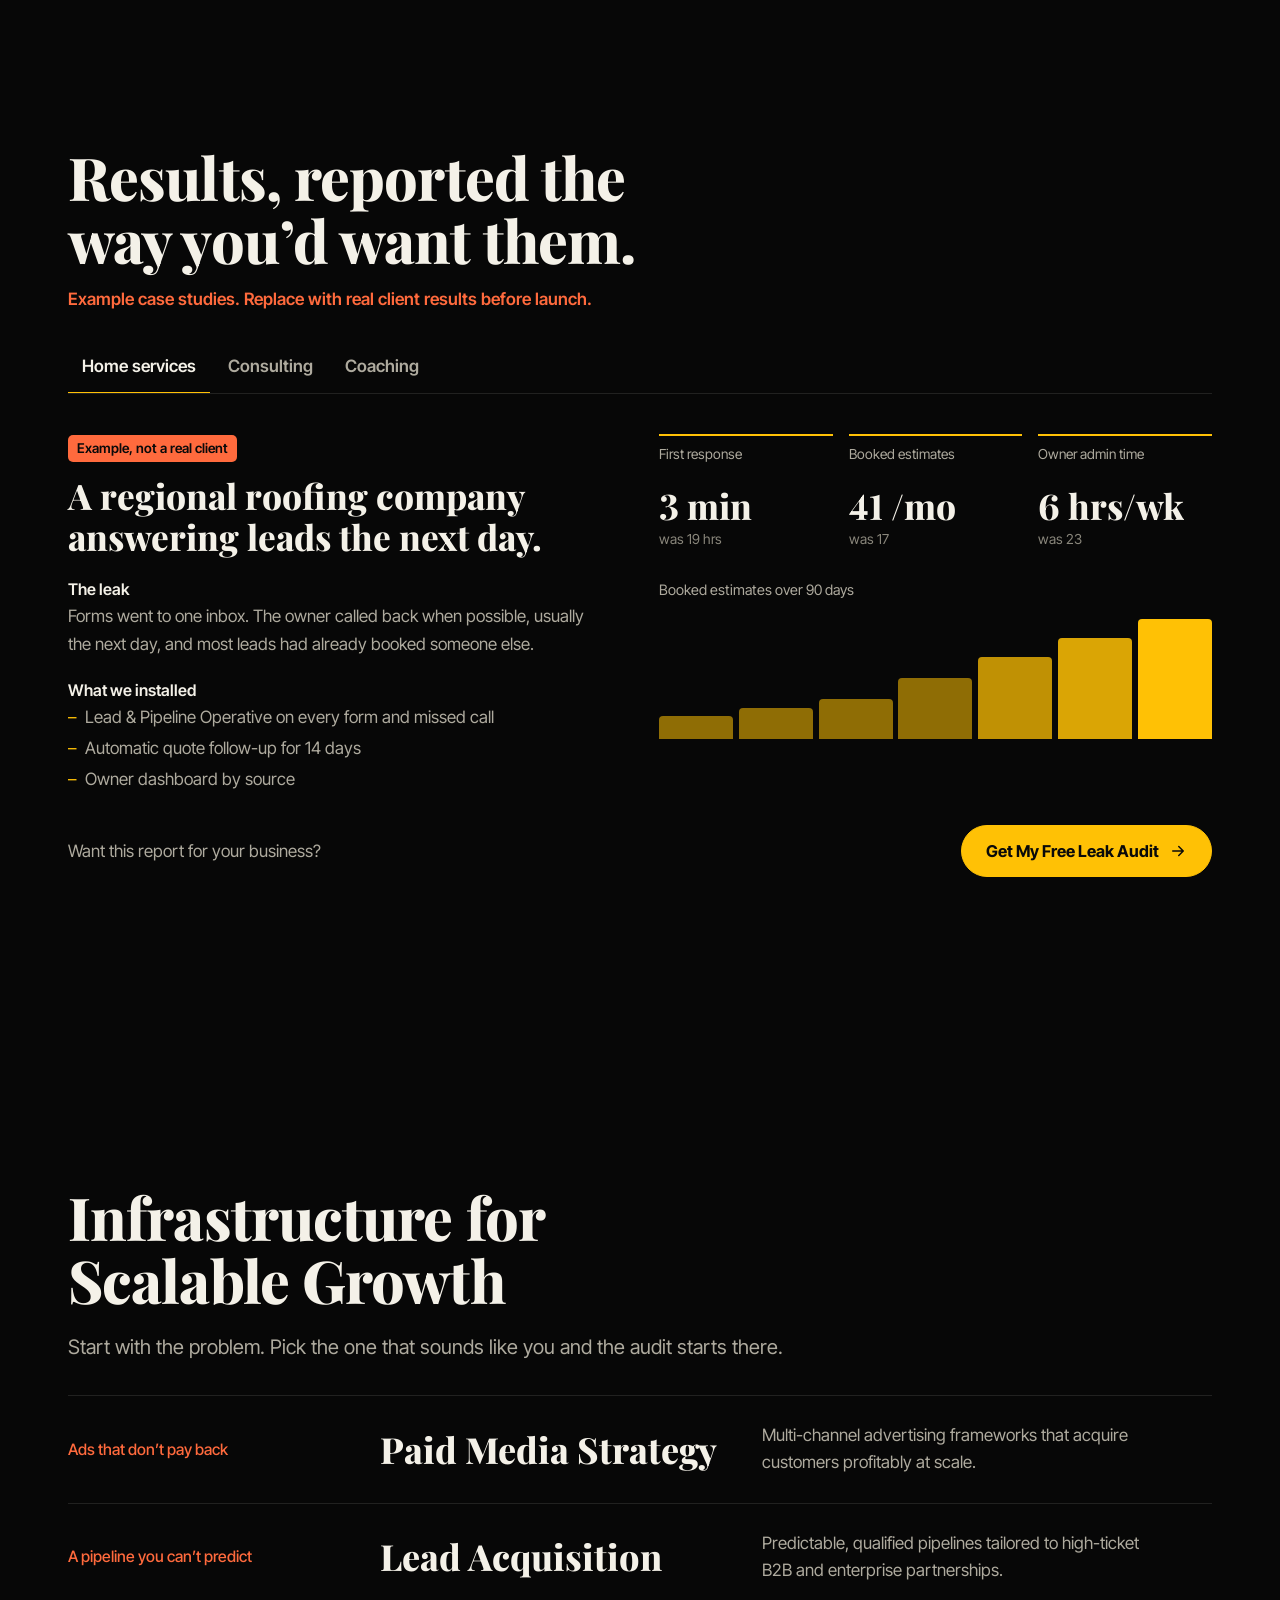
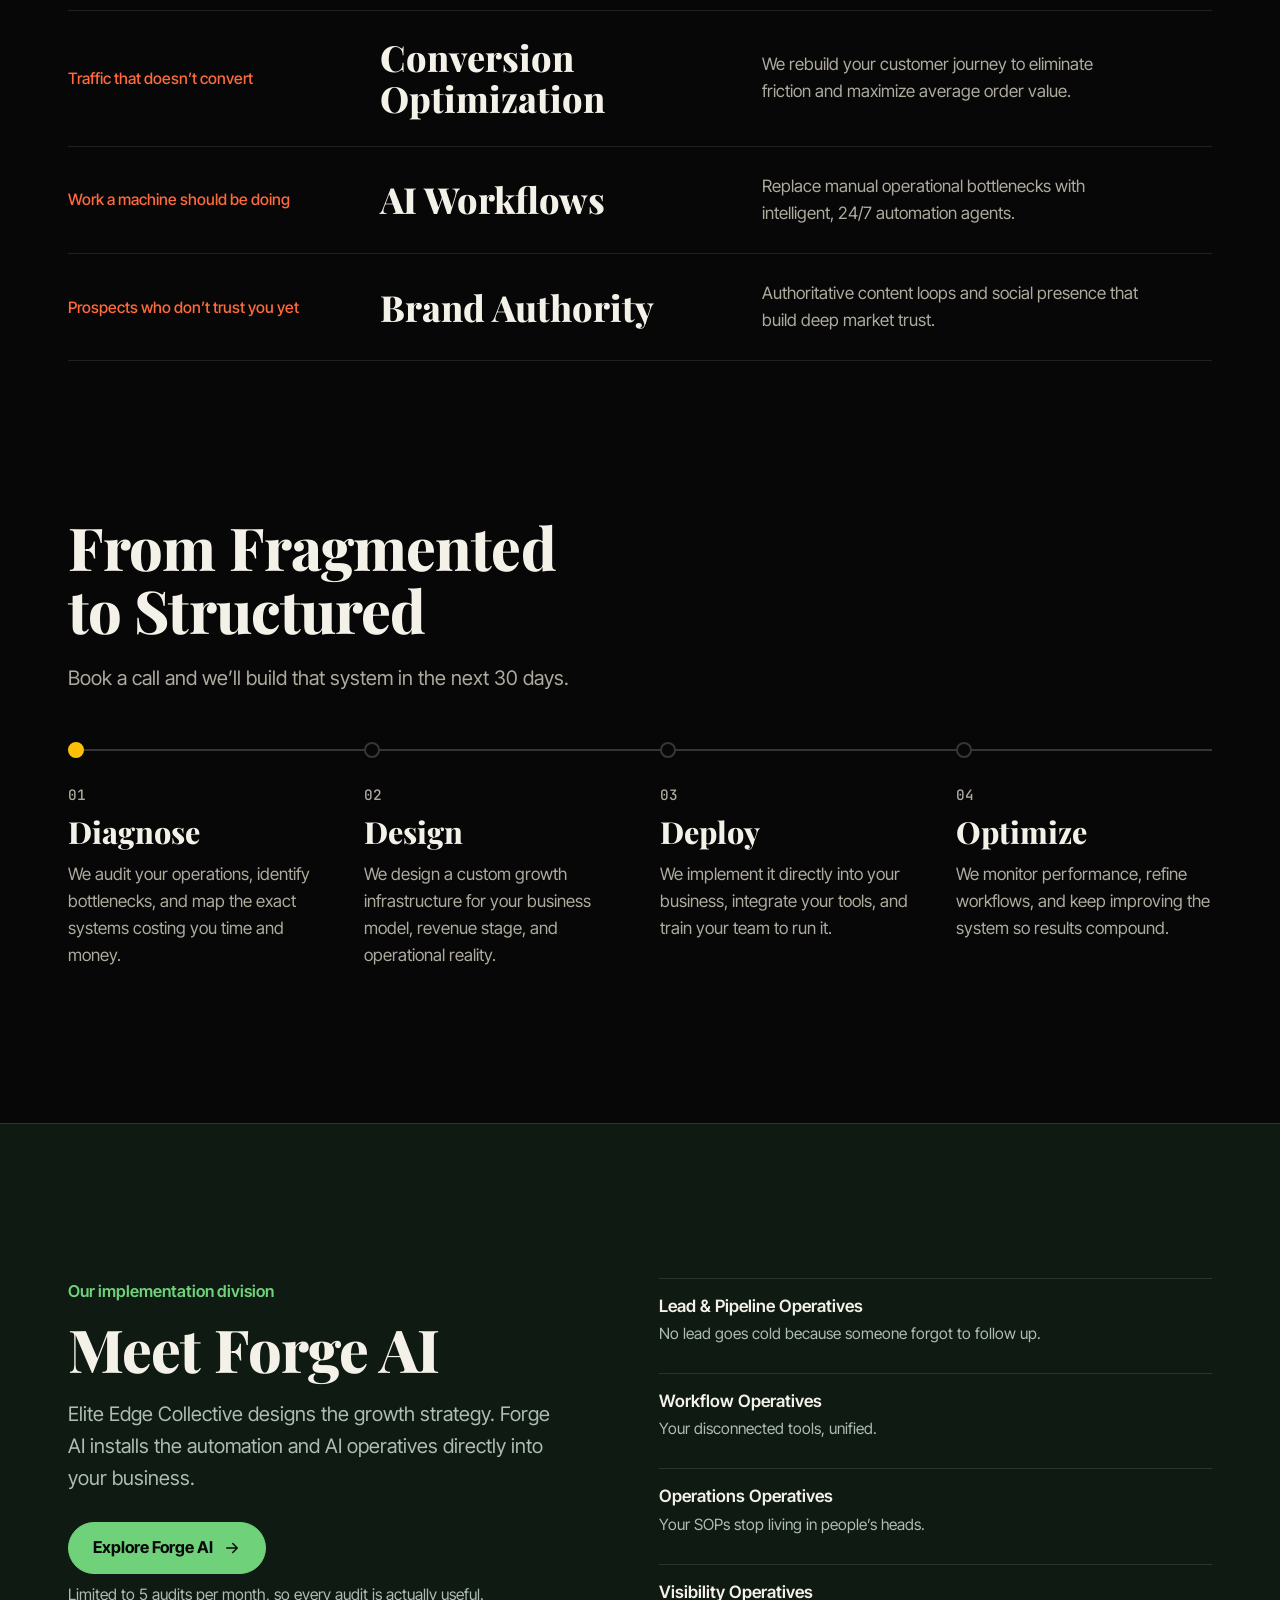
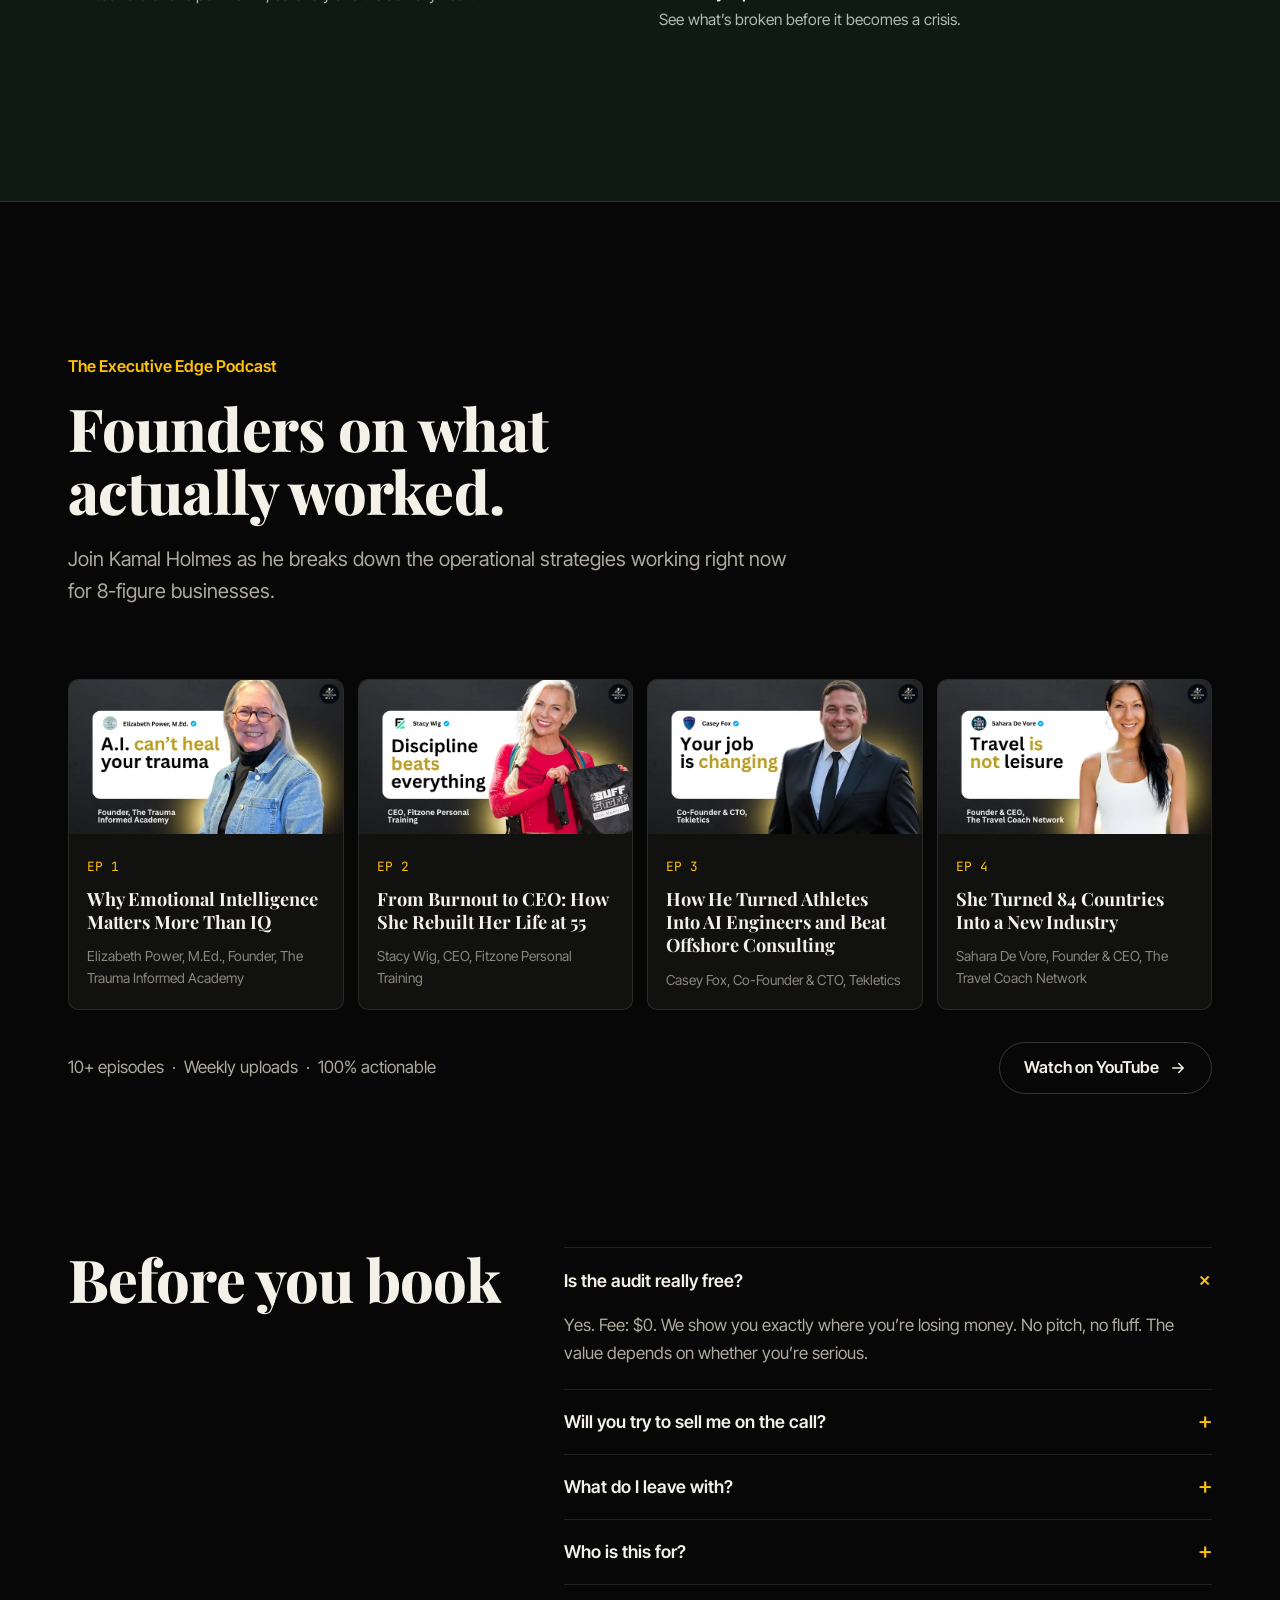
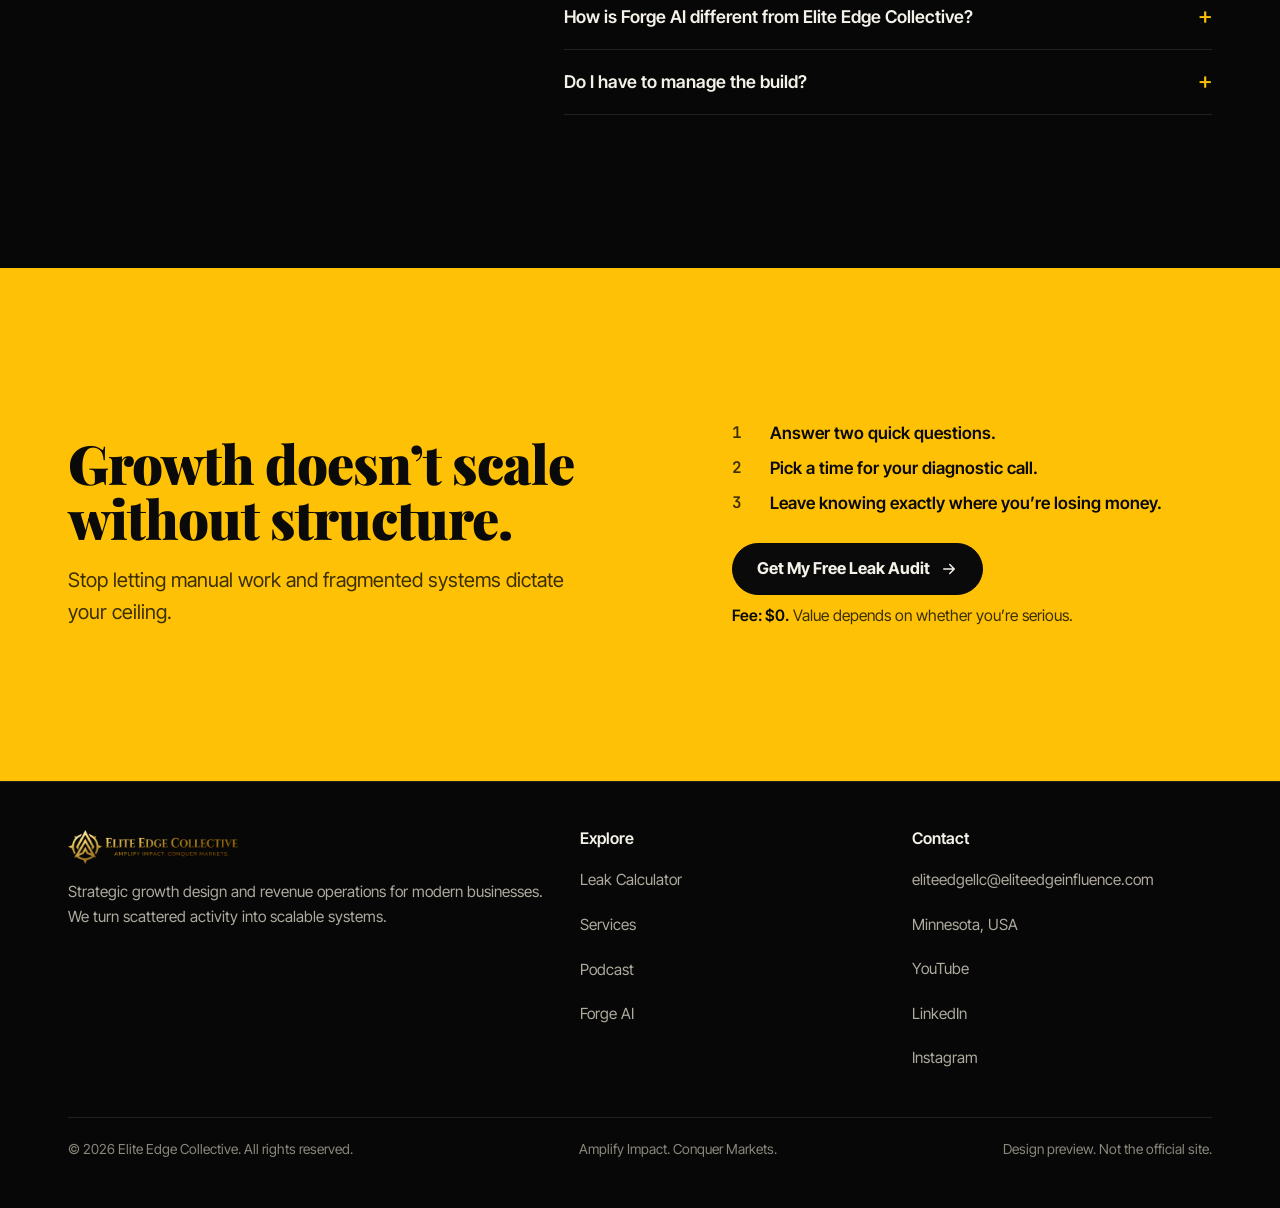
==== commit 55a64362: "Fix contrast on dimmed system steps and leaving cards Co-Authored-By: Claude Opus 5.5 <noreply@anthr" ====
--- a/index.html
+++ b/index.html
@@ -25,7 +25,7 @@
 <link rel="icon" href="assets/img/favicon.png">
 <link rel="preload" href="assets/fonts/playfair-display-latin-wght-normal.woff2" as="font" type="font/woff2" crossorigin>
 <link rel="preload" href="assets/fonts/inter-tight-latin-wght-normal.woff2" as="font" type="font/woff2" crossorigin>
-<link rel="stylesheet" href="assets/css/site.css?v=e6b872f5">
+<link rel="stylesheet" href="assets/css/site.css?v=9419df4f">
 <script>document.documentElement.classList.add("js")</script>
 <script type="application/ld+json">
 {"@context":"https://schema.org","@graph":[
--- a/assets/css/site.css
+++ b/assets/css/site.css
@@ -155,7 +155,7 @@
 .lc.stall{border-color:rgba(255,106,61,.55)}
 .lc.stall u{color:var(--leak)}
 .lc.good u{color:var(--cyan)}
-.lc.out{opacity:0;transform:translateY(14px);transition:opacity .45s,transform .45s}
+.lc.out{clip-path:inset(0 0 100% 0);transform:translateY(14px);transition:clip-path .45s,transform .45s}
 @media(min-width:760px){
   .board-cols{grid-template-columns:repeat(5,minmax(0,1fr))}
   .board-cols section[data-col=new],.board-cols section[data-col=qual]{display:block}
@@ -248,7 +248,7 @@
 .mock.on .src i{animation:wipe .8s cubic-bezier(.65,0,.35,1) both}
 @keyframes wipe{from{transform:scaleX(.05)}}
 .src-foot{margin-top:14px;font-size:.9rem;color:var(--muted)}
-.ch-steps li{padding-block:18px 26vh;opacity:.5;transition:opacity .3s}
+.ch-steps li{padding-block:18px 26vh;opacity:.8;transition:opacity .3s}
 .ch-steps li.on{opacity:1}
 .ch-steps li:last-child{padding-bottom:8vh}
 .ch-steps span{display:block;font:600 1rem var(--sans);color:var(--gold);margin-bottom:6px}
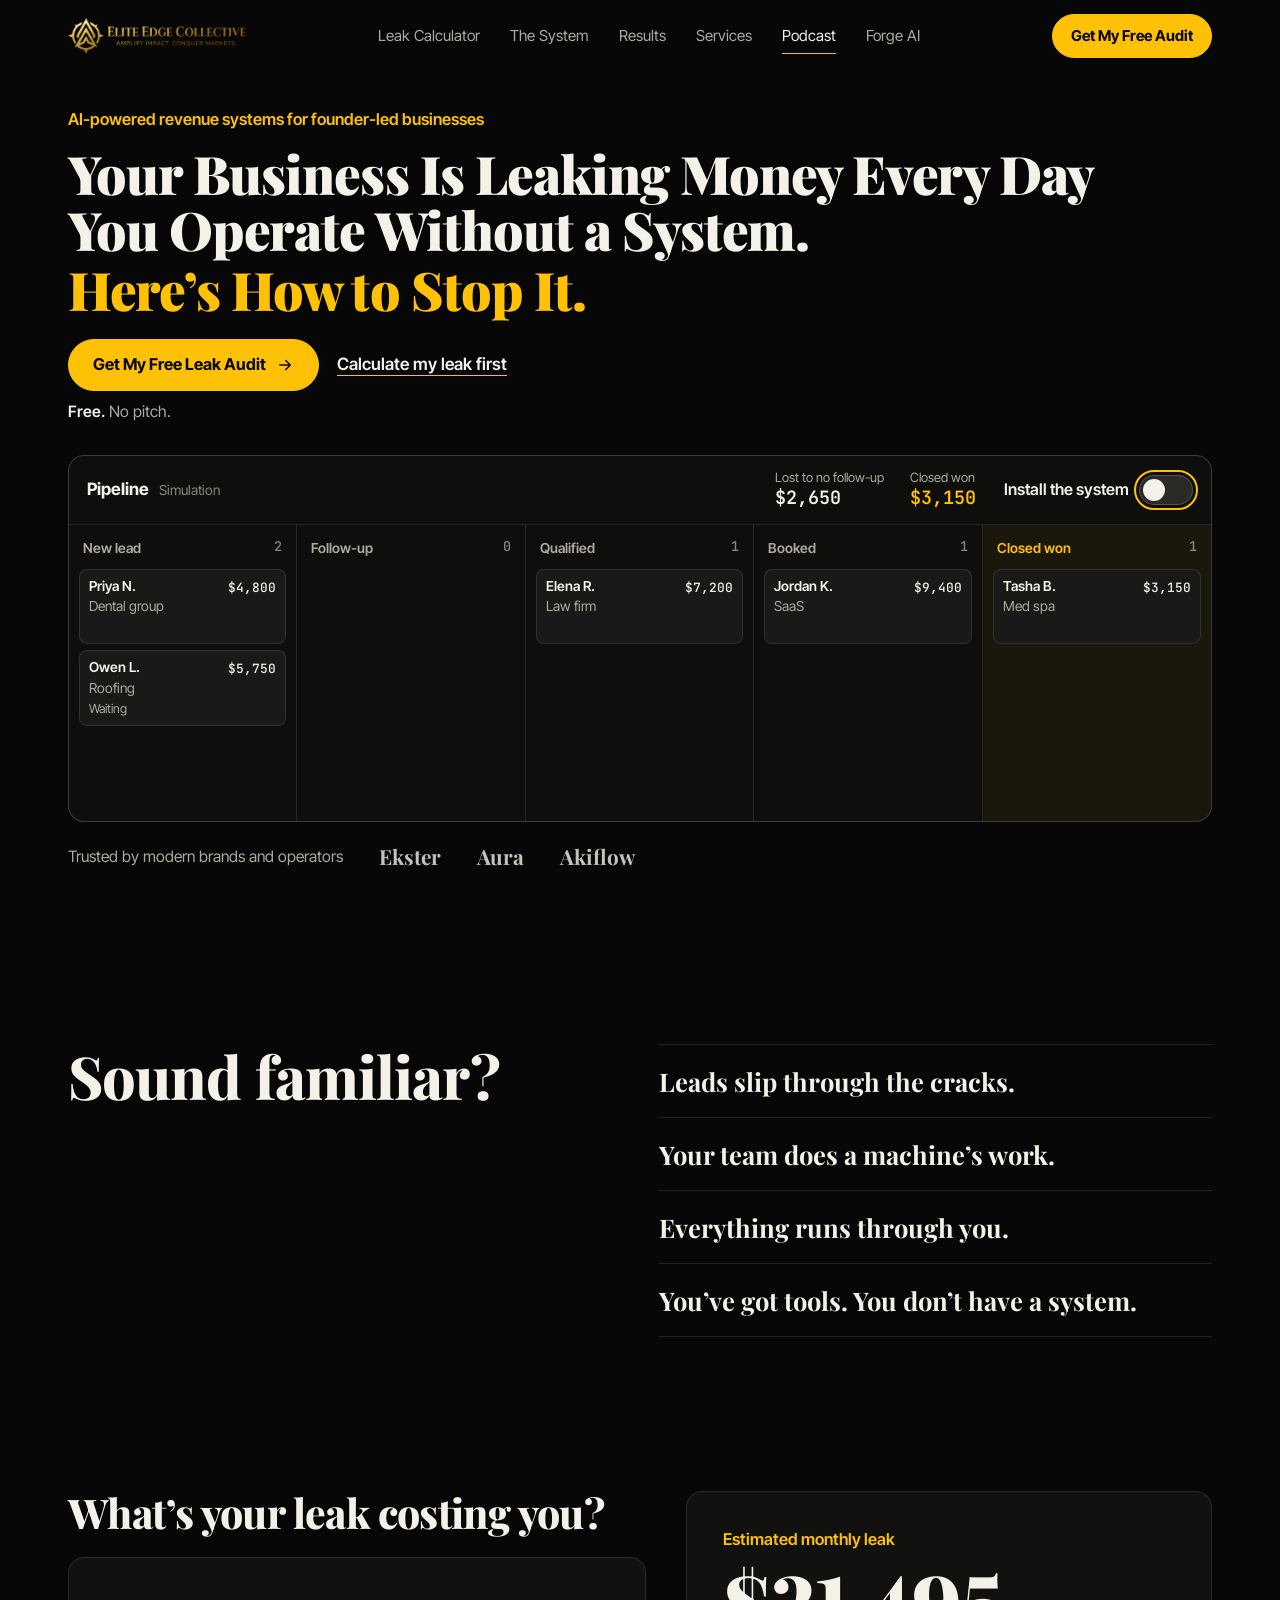
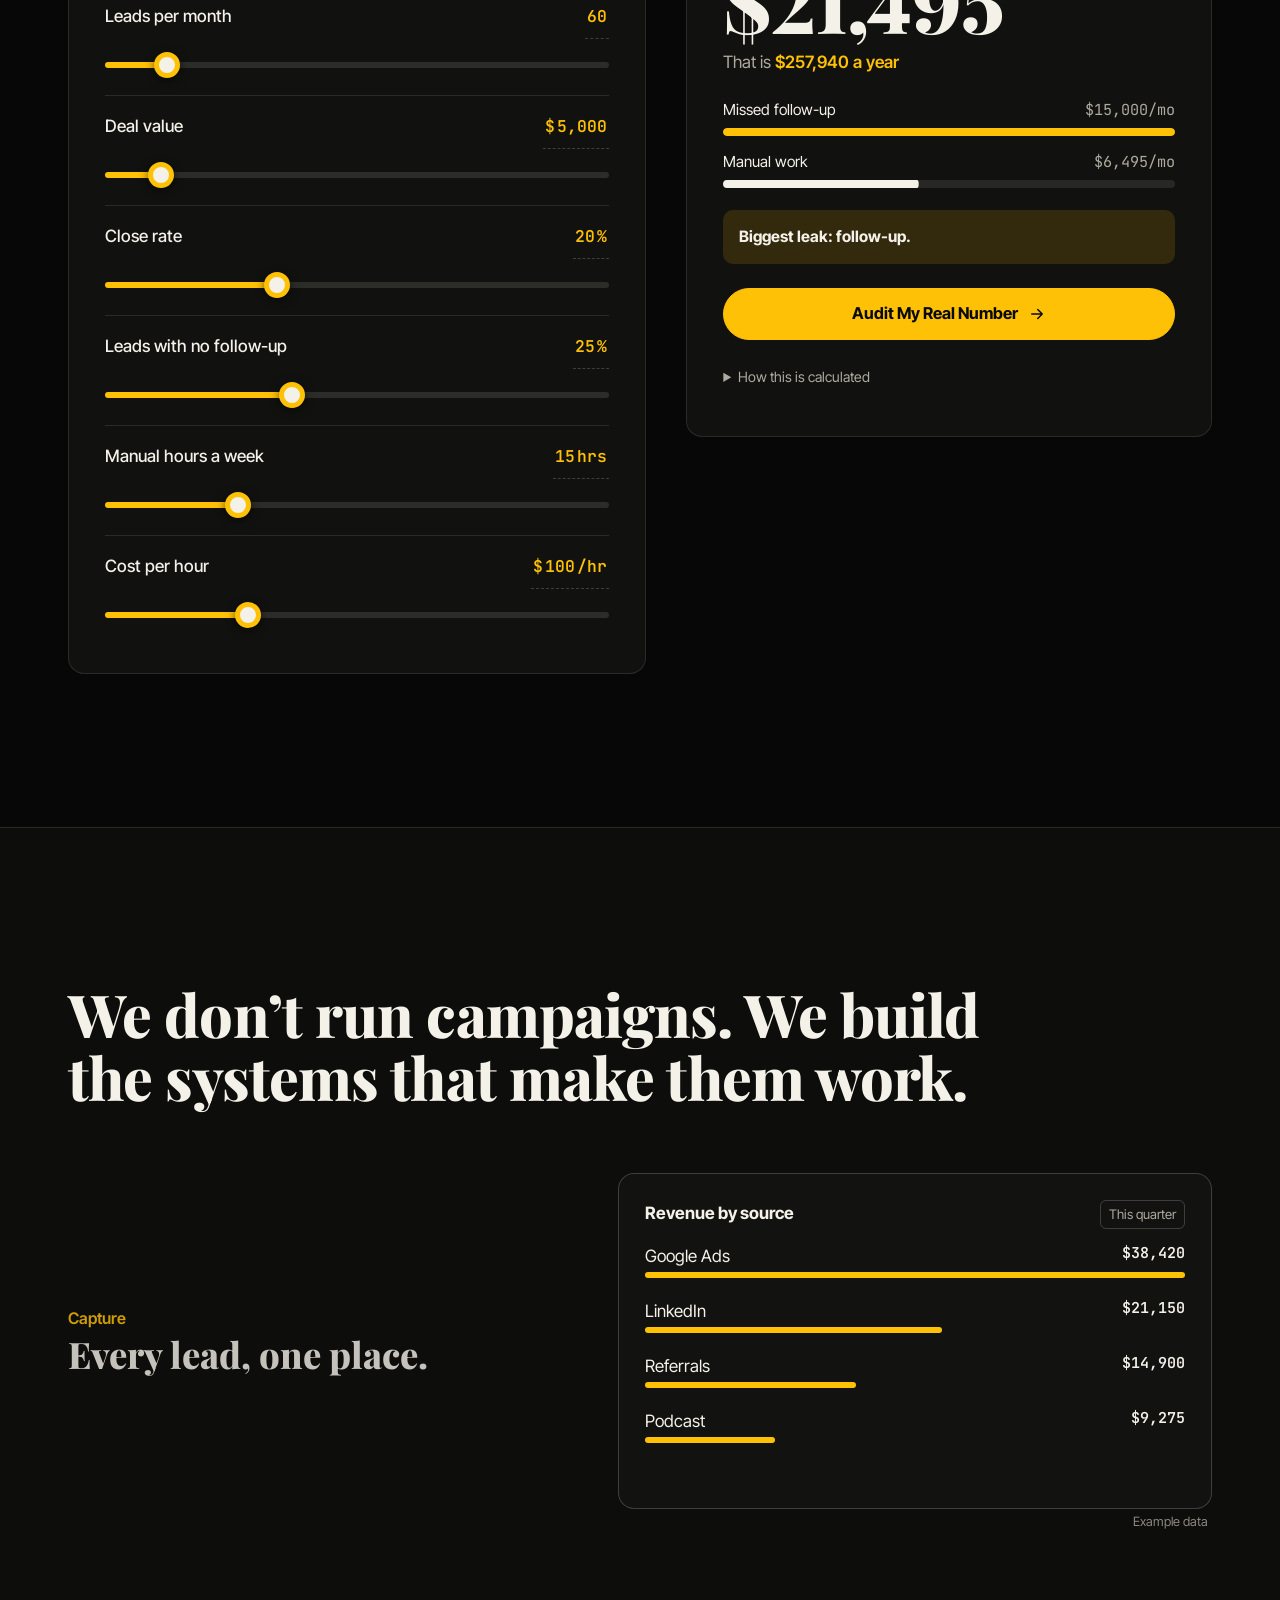
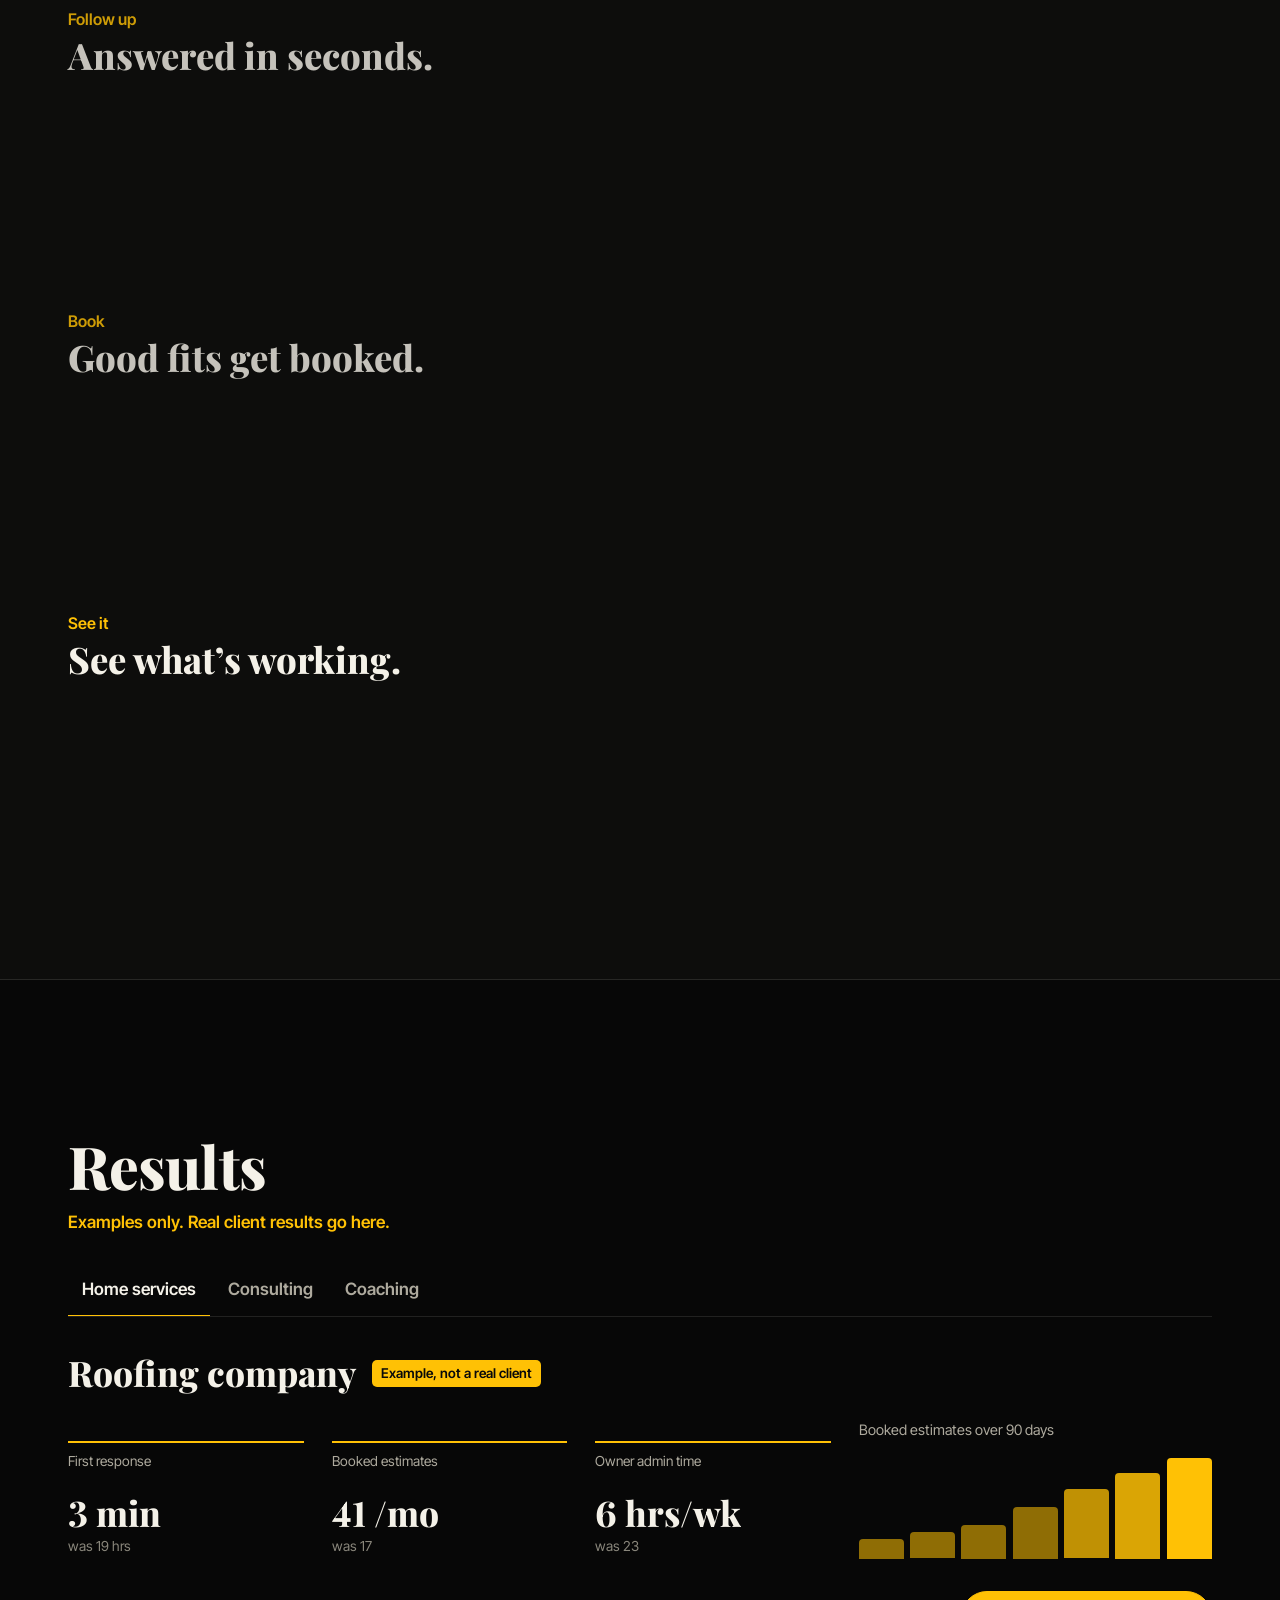
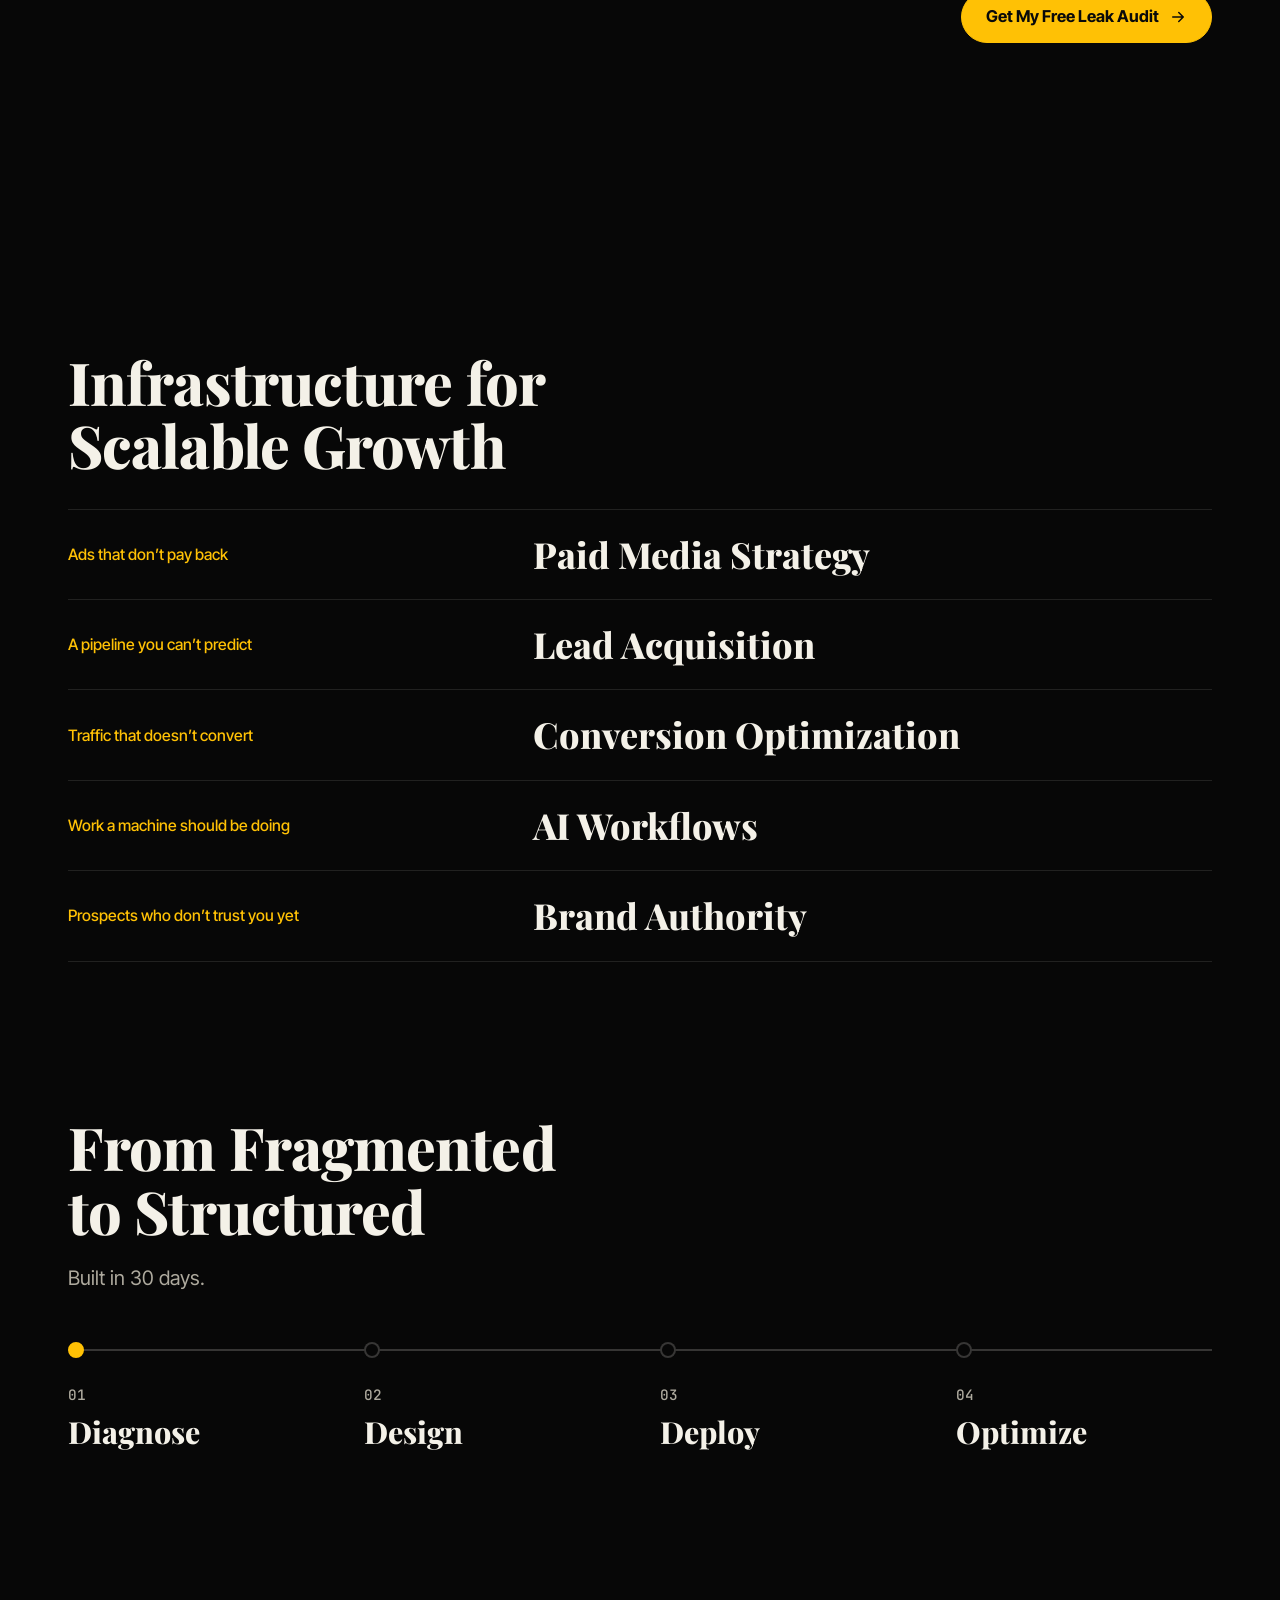
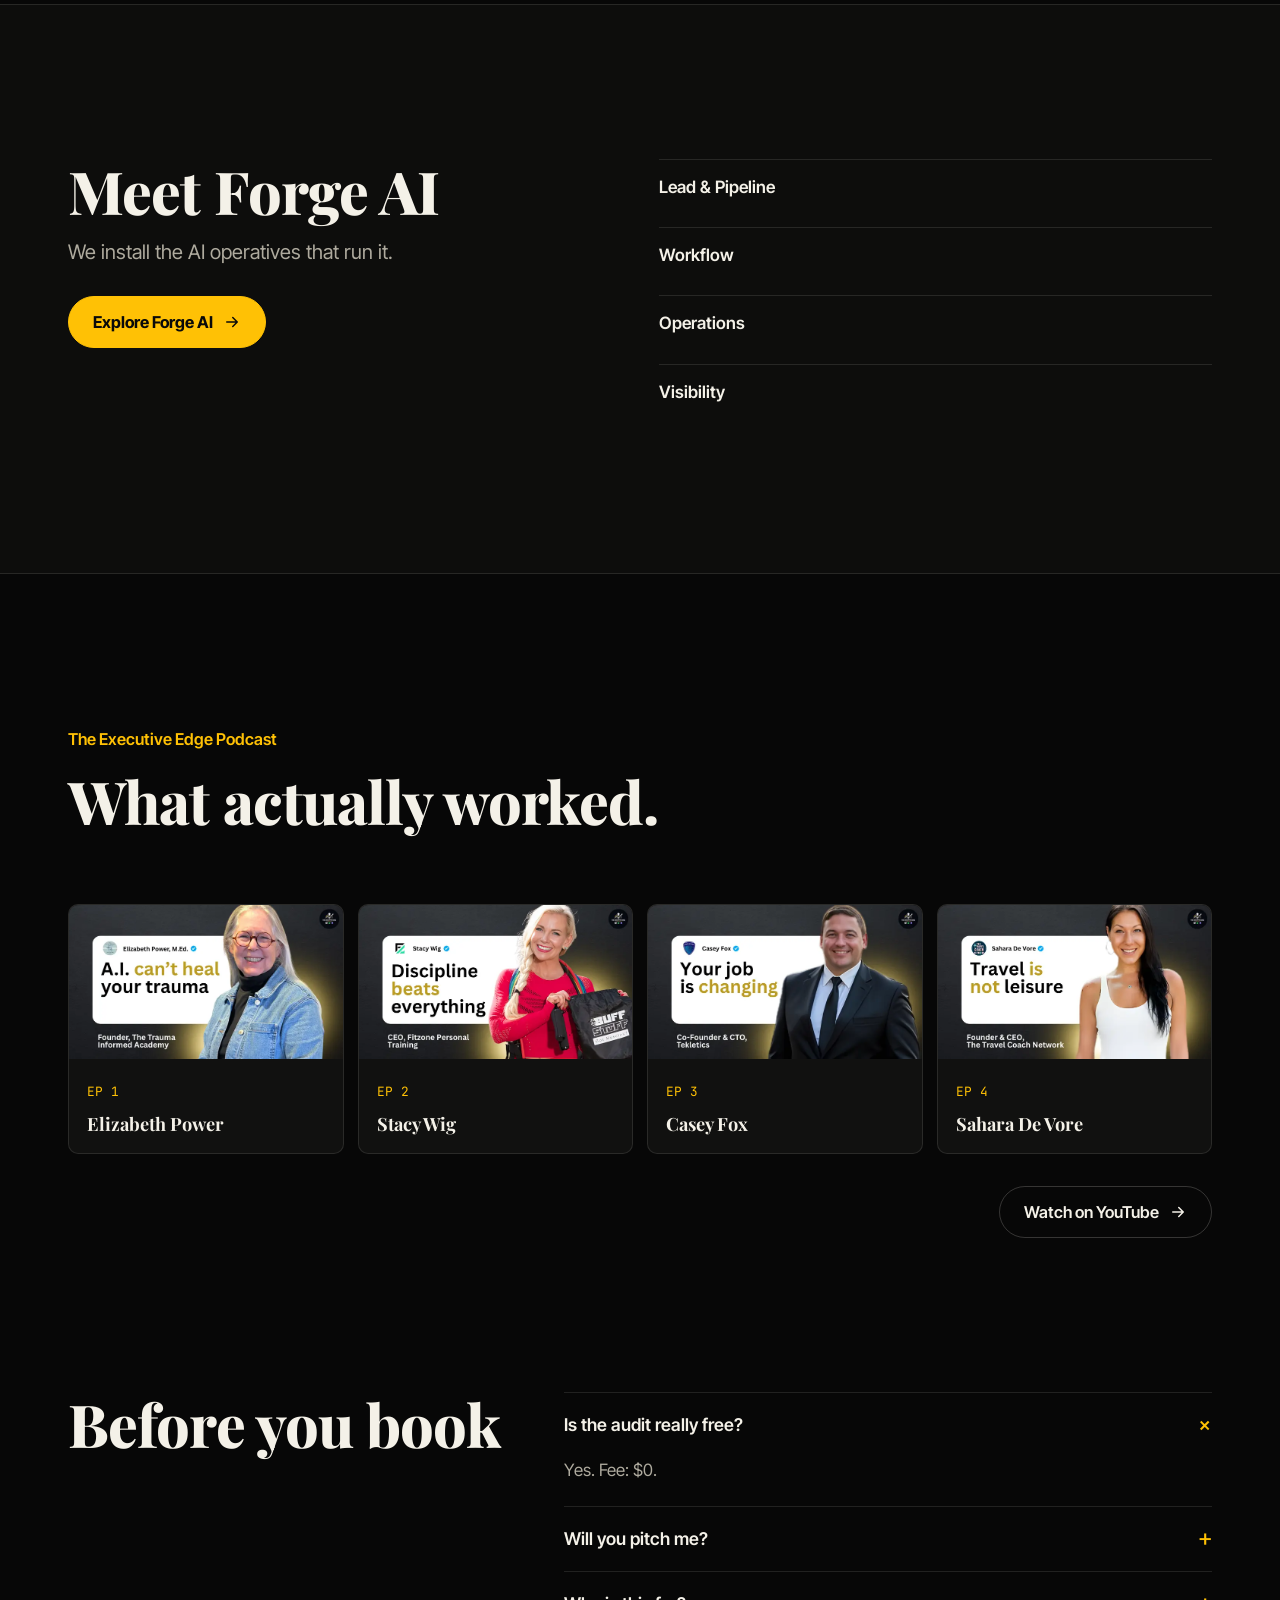
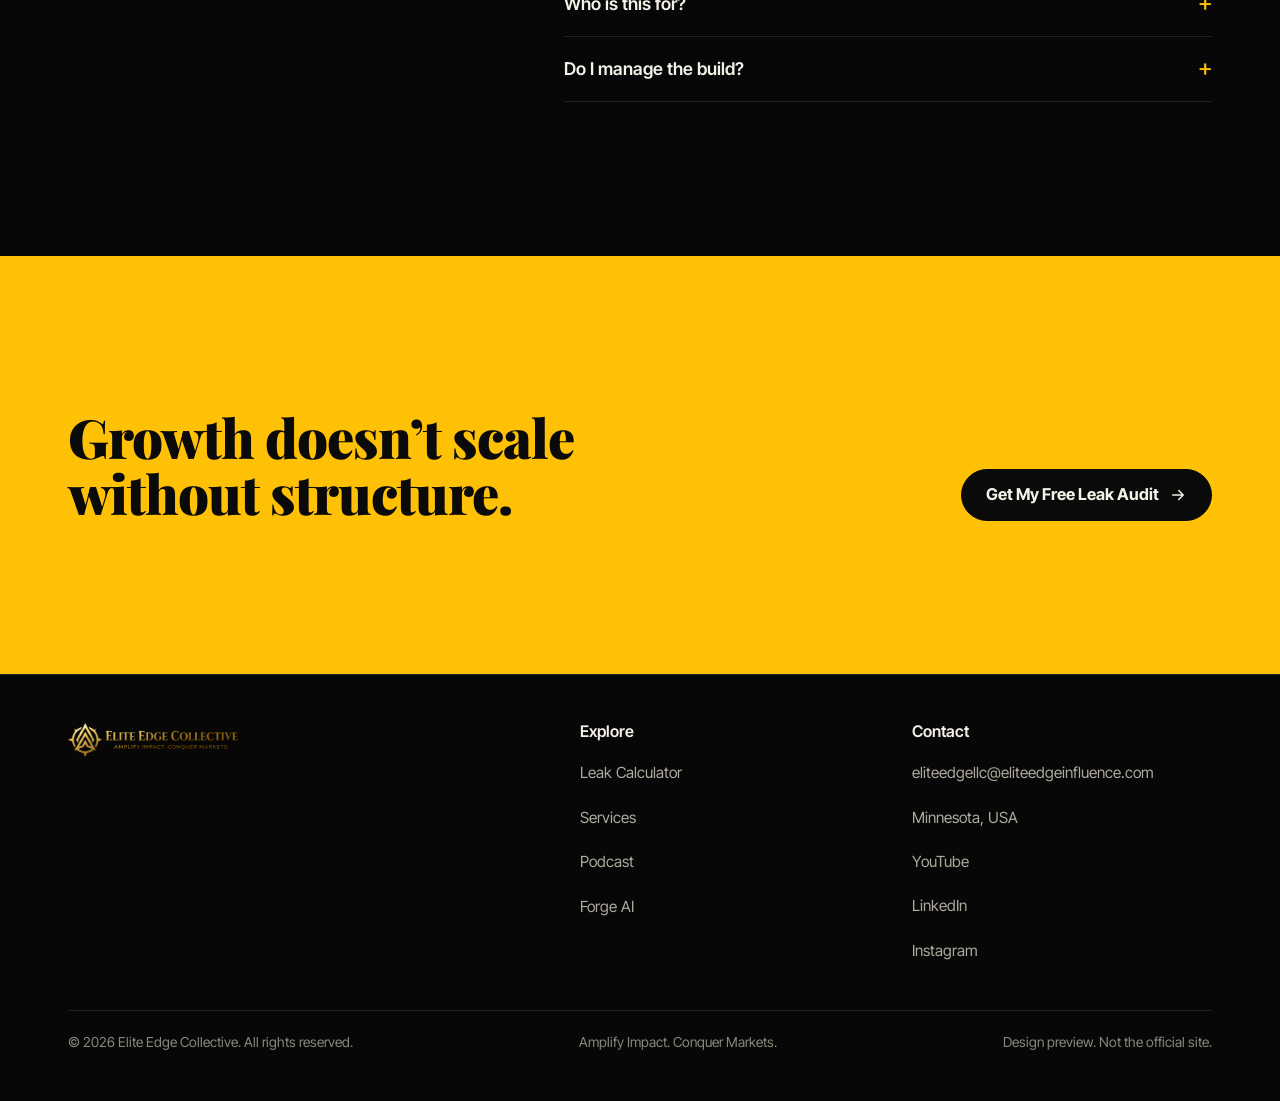
==== commit 57d9c2a3: "Move to a black and gold palette and cut copy by about two thirds Remove green, cyan and orange from" ====
--- a/index.html
+++ b/index.html
@@ -25,7 +25,7 @@
 <link rel="icon" href="assets/img/favicon.png">
 <link rel="preload" href="assets/fonts/playfair-display-latin-wght-normal.woff2" as="font" type="font/woff2" crossorigin>
 <link rel="preload" href="assets/fonts/inter-tight-latin-wght-normal.woff2" as="font" type="font/woff2" crossorigin>
-<link rel="stylesheet" href="assets/css/site.css?v=9419df4f">
+<link rel="stylesheet" href="assets/css/site.css?v=3e74c6e9">
 <script>document.documentElement.classList.add("js")</script>
 <script type="application/ld+json">
 {"@context":"https://schema.org","@graph":[
@@ -33,12 +33,10 @@
 {"@type":"WebSite","@id":"https://eliteedgeinfluence.com/#site","name":"Elite Edge Collective","url":"https://eliteedgeinfluence.com/","publisher":{"@id":"https://eliteedgeinfluence.com/#org"}},
 {"@type":"PodcastSeries","name":"The Executive Edge Podcast","url":"https://www.youtube.com/@TheExecutiveEdge1","author":{"@type":"Person","name":"Kamal Holmes","url":"https://www.linkedin.com/in/kamalholmes/"},"publisher":{"@id":"https://eliteedgeinfluence.com/#org"}},
 {"@type":"FAQPage","mainEntity":[
-{"@type":"Question","name":"Is the audit really free?","acceptedAnswer":{"@type":"Answer","text":"Yes. Fee: $0. We show you exactly where you're losing money. No pitch, no fluff, straight answers."}},
-{"@type":"Question","name":"Will you try to sell me on the call?","acceptedAnswer":{"@type":"Answer","text":"No pitch. No fluff. We show you where the money is going. If you want help fixing it, we can talk about that. If not, you keep the answers."}},
-{"@type":"Question","name":"What do I leave with?","acceptedAnswer":{"@type":"Answer","text":"A clear map of your bottlenecks and the exact systems costing you time and money, so you know what to fix first."}},
-{"@type":"Question","name":"Who is this for?","acceptedAnswer":{"@type":"Answer","text":"Founder-led businesses with proven product-market fit, where operations are too manual and reactive, and teams that depend on people instead of systems."}},
-{"@type":"Question","name":"What is the difference between Elite Edge Collective and Forge AI?","acceptedAnswer":{"@type":"Answer","text":"Elite Edge Collective designs the overarching growth strategy. Forge AI is the specialized division that installs intelligent automation and AI operatives directly into your business."}},
-{"@type":"Question","name":"Do I have to manage the build?","acceptedAnswer":{"@type":"Answer","text":"No. We build it, test it and install it directly into your business. You don't manage the build. You receive the keys."}}
+{"@type":"Question","name":"Is the audit really free?","acceptedAnswer":{"@type":"Answer","text":"Yes. Fee: $0."}},
+{"@type":"Question","name":"Will you pitch me?","acceptedAnswer":{"@type":"Answer","text":"No. You get straight answers and keep them."}},
+{"@type":"Question","name":"Who is this for?","acceptedAnswer":{"@type":"Answer","text":"Founder-led businesses with manual operations."}},
+{"@type":"Question","name":"Do I manage the build?","acceptedAnswer":{"@type":"Answer","text":"No. You receive the keys."}}
 ]}]}
 </script>
 </head>
@@ -78,13 +76,12 @@
     <p class="eyebrow rise">AI-powered revenue systems for founder-led businesses</p>
     <h1 class="h-xl">Your Business Is Leaking Money Every Day You Operate Without a System. <span class="gold">Here’s How to Stop It.</span></h1>
     <div class="hero-row rise" style="--i:1">
-      <p class="lede">That’s not a motivation problem. It’s a systems problem. We install the revenue infrastructure that turns what you’re already doing into compounding results.</p>
-      <div>
+            <div>
         <div class="hero-cta">
           <button class="btn btn-gold" data-lead="hero">Get My Free Leak Audit <svg aria-hidden="true"><use href="#arr"/></svg></button>
           <a class="link-q" href="#calculator">Calculate my leak first</a>
         </div>
-        <p class="hero-note"><b>Fee: $0.</b> No pitch. No fluff. Straight answers.</p>
+        <p class="hero-note"><b>Free.</b> No pitch.</p>
       </div>
     </div>
     <div class="board rise" id="board" style="--i:2">
@@ -114,10 +111,10 @@
   <div class="wrap split" style="align-items:start">
     <h2 class="h-lg fx">Sound familiar?</h2>
     <ol class="fam fx">
-      <li><b>Leads fall through the cracks</b><span>because follow-up depends on someone remembering.</span></li>
-      <li><b>Your best people do work a machine should do.</b><span>Busy all week. Numbers still flat.</span></li>
-      <li><b>Your ops run on you</b><span>and everyone knows it.</span></li>
-      <li><b>You’ve got tools. You don’t have a system.</b><span>Effort without a system is just expensive.</span></li>
+      <li><b>Leads slip through the cracks.</b></li>
+      <li><b>Your team does a machine’s work.</b></li>
+      <li><b>Everything runs through you.</b></li>
+      <li><b>You’ve got tools. You don’t have a system.</b></li>
     </ol>
   </div>
 </section>
@@ -126,14 +123,14 @@
   <div class="wrap">
     <div class="calc" id="calc">
       <div>
-        <div class="calc-head"><h2 class="h-lg">How many hours did you spend last week doing something a system should be doing?</h2><p class="lede">Most businesses find 15–25 hours of weekly bleed in the first session. Put in your numbers and see what yours costs. Drag the sliders or type exact figures.</p></div>
+        <div class="calc-head"><h2 class="h-lg">What’s your leak costing you?</h2></div>
         <form class="panel" onsubmit="return false" aria-label="Your numbers">
         <div class="field"><div class="field-top"><label for="f-leads">Leads per month</label><span class="val"><input id="o-leads" data-for="f-leads" inputmode="numeric" autocomplete="off" aria-label="Leads per month" style="--w:5ch"></span></div><input class="range" id="f-leads" name="leads" type="range" min="10" max="500" step="10" value="60"></div>
-        <div class="field"><div class="field-top"><label for="f-deal">Average deal value</label><span class="val">$<input id="o-deal" data-for="f-deal" inputmode="numeric" autocomplete="off" aria-label="Average deal value in dollars" style="--w:7ch"></span></div><input class="range" id="f-deal" name="deal" type="range" min="500" max="50000" step="500" value="5000"></div>
+        <div class="field"><div class="field-top"><label for="f-deal">Deal value</label><span class="val">$<input id="o-deal" data-for="f-deal" inputmode="numeric" autocomplete="off" aria-label="Average deal value in dollars" style="--w:7ch"></span></div><input class="range" id="f-deal" name="deal" type="range" min="500" max="50000" step="500" value="5000"></div>
         <div class="field"><div class="field-top"><label for="f-close">Close rate</label><span class="val"><input id="o-close" data-for="f-close" inputmode="numeric" autocomplete="off" aria-label="Close rate percent" style="--w:3ch">%</span></div><input class="range" id="f-close" name="close" type="range" min="5" max="50" step="1" value="20"></div>
-        <div class="field"><div class="field-top"><label for="f-slip">Leads that never get a real follow-up</label><span class="val"><input id="o-slip" data-for="f-slip" inputmode="numeric" autocomplete="off" aria-label="Percent of leads with no follow-up" style="--w:3ch">%</span></div><input class="range" id="f-slip" name="slip" type="range" min="5" max="60" step="1" value="25"></div>
-        <div class="field"><div class="field-top"><label for="f-hours">Manual hours per week</label><span class="val"><input id="o-hours" data-for="f-hours" inputmode="numeric" autocomplete="off" aria-label="Manual hours per week" style="--w:3ch"> hrs</span></div><input class="range" id="f-hours" name="hours" type="range" min="0" max="60" step="1" value="15"></div>
-        <div class="field"><div class="field-top"><label for="f-rate">What an hour of that time costs</label><span class="val">$<input id="o-rate" data-for="f-rate" inputmode="numeric" autocomplete="off" aria-label="Cost of an hour in dollars" style="--w:4ch">/hr</span></div><input class="range" id="f-rate" name="rate" type="range" min="25" max="300" step="5" value="100"></div>
+        <div class="field"><div class="field-top"><label for="f-slip">Leads with no follow-up</label><span class="val"><input id="o-slip" data-for="f-slip" inputmode="numeric" autocomplete="off" aria-label="Percent of leads with no follow-up" style="--w:3ch">%</span></div><input class="range" id="f-slip" name="slip" type="range" min="5" max="60" step="1" value="25"></div>
+        <div class="field"><div class="field-top"><label for="f-hours">Manual hours a week</label><span class="val"><input id="o-hours" data-for="f-hours" inputmode="numeric" autocomplete="off" aria-label="Manual hours per week" style="--w:3ch"> hrs</span></div><input class="range" id="f-hours" name="hours" type="range" min="0" max="60" step="1" value="15"></div>
+        <div class="field"><div class="field-top"><label for="f-rate">Cost per hour</label><span class="val">$<input id="o-rate" data-for="f-rate" inputmode="numeric" autocomplete="off" aria-label="Cost of an hour in dollars" style="--w:4ch">/hr</span></div><input class="range" id="f-rate" name="rate" type="range" min="25" max="300" step="5" value="100"></div>
       </form>
       </div>
       <div class="panel result" aria-live="polite">
@@ -141,12 +138,12 @@
         <div class="result-num" id="rTotal">$0</div>
         <p class="result-yr" id="rYear"></p>
         <div class="bars">
-          <div><div class="bar-top"><span>Deals lost to missed follow-up</span><span id="rLost"></span></div><div class="bar"><i id="bLost"></i></div></div>
-          <div><div class="bar-top"><span>Time lost to manual work</span><span id="rOps"></span></div><div class="bar alt"><i id="bOps"></i></div></div>
+          <div><div class="bar-top"><span>Missed follow-up</span><span id="rLost"></span></div><div class="bar"><i id="bLost"></i></div></div>
+          <div><div class="bar-top"><span>Manual work</span><span id="rOps"></span></div><div class="bar alt"><i id="bOps"></i></div></div>
         </div>
         <p class="verdict" id="rVerdict"></p>
         <button class="btn btn-gold btn-block" data-lead="calculator">Audit My Real Number <svg aria-hidden="true"><use href="#arr"/></svg></button>
-        <details class="how"><summary>How this is calculated</summary><p>Leads × missed follow-up % × close rate × deal value, plus weekly hours × 4.33 × hourly cost. It’s an estimate from your inputs, not a promise of results.</p></details>
+        <details class="how"><summary>How this is calculated</summary><p>Leads × no follow-up % × close rate × deal value, plus hours × 4.33 × hourly cost. An estimate, not a promise.</p></details>
       </div>
     </div>
   </div>
@@ -156,7 +153,6 @@
   <div class="wrap">
     <div class="sys-head fx">
       <h2 class="h-lg">We don’t run campaigns. We build the systems that make them work.</h2>
-      <p class="lede">Here’s one lead moving through the system you’d have running.</p>
     </div>
     <div class="ch">
       <div class="ch-stage" aria-hidden="true">
@@ -174,9 +170,7 @@
           <div class="mock-top"><b>Priya N.</b><span class="tag ok">Replied in 4 sec</span></div>
           <div class="msgs">
             <p class="in">Do you work with multi-location practices?</p>
-            <p class="out">Yes, that’s most of who we help. How many new patient calls go unanswered in a typical week?</p>
-            <p class="in">Honestly? No idea. Maybe 15.</p>
-            <p class="out">That’s worth a look. Does Tuesday at 10:30 work for a short call?</p>
+            <p class="out">Yes. Does Tuesday at 10:30 work for a short call?</p>
           </div>
         </div>
         <div class="mock" data-m="2">
@@ -187,7 +181,7 @@
             <div><span>Wed</span><i></i><i></i><i></i></div>
             <div><span>Thu</span><i></i><i></i><i></i></div>
           </div>
-          <ul class="done-list"><li>Added to the rep’s calendar</li><li>Prep notes written from the thread</li><li>CRM updated. Nobody typed anything</li></ul>
+          <ul class="done-list"><li>On the calendar</li><li>CRM updated</li></ul>
         </div>
         <div class="mock" data-m="3">
           <div class="mock-top"><b>Revenue by source</b><span class="tag">This quarter</span></div>
@@ -197,15 +191,15 @@
             <li style="--w:39%"><span>Referrals</span><b>$14,900</b><i></i></li>
             <li style="--w:24%"><span>Podcast</span><b>$9,275</b><i></i></li>
           </ul>
-          <p class="src-foot">Every closed deal traced back to where it started.</p>
+          
         </div>
         <p class="mock-note">Example data</p>
       </div>
       <ol class="ch-steps">
-        <li class="on" data-s="0"><span>Capture</span><h3>Every lead lands in one place.</h3><p>Ads, website, referrals and DMs stop living in separate tools. You see who came in and why.</p></li>
-        <li data-s="1"><span>Follow up</span><h3>They get an answer in seconds.</h3><p>No follow-up depends on someone remembering. Your AI operative replies, qualifies and keeps the thread moving.</p></li>
-        <li data-s="2"><span>Book</span><h3>Good fits land on the calendar.</h3><p>Calls get booked, reminders go out, and the CRM updates itself. No data entry.</p></li>
-        <li data-s="3"><span>See it</span><h3>You know what’s actually working.</h3><p>Real-time visibility into what’s working, what’s broken, and what needs attention, before it becomes a crisis.</p></li>
+        <li class="on" data-s="0"><span>Capture</span><h3>Every lead, one place.</h3></li>
+        <li data-s="1"><span>Follow up</span><h3>Answered in seconds.</h3></li>
+        <li data-s="2"><span>Book</span><h3>Good fits get booked.</h3></li>
+        <li data-s="3"><span>See it</span><h3>See what’s working.</h3></li>
       </ol>
     </div>
   </div>
@@ -214,8 +208,8 @@
 <section class="sec" id="results">
   <div class="wrap">
     <div class="sec-head fx" style="margin-bottom:28px">
-      <h2 class="h-lg">Results, reported the way you’d want them.</h2>
-      <p class="ex-flag">Example case studies. Replace with real client results before launch.</p>
+      <h2 class="h-lg">Results</h2>
+      <p class="ex-flag">Examples only. Real client results go here.</p>
     </div>
     <div class="tabs" role="tablist" aria-label="Example case studies">
       <button role="tab" id="t0" aria-controls="p0" aria-selected="true">Home services</button>
@@ -225,10 +219,8 @@
     <article class="case" role="tabpanel" id="p0" aria-labelledby="t0" tabindex="0">
       <div class="case-l">
         <span class="ex-tag">Example, not a real client</span>
-        <h3>A regional roofing company answering leads the next day.</h3>
-        <h4>The leak</h4><p>Forms went to one inbox. The owner called back when possible, usually the next day, and most leads had already booked someone else.</p>
-        <h4>What we installed</h4><ul><li>Lead &amp; Pipeline Operative on every form and missed call</li><li>Automatic quote follow-up for 14 days</li><li>Owner dashboard by source</li></ul>
-      </div>
+        <h3>Roofing company</h3>
+              </div>
       <div class="case-r">
         <div class="met"><span>First response</span><b>3 min</b><small>was 19 hrs</small></div>
         <div class="met"><span>Booked estimates</span><b>41 /mo</b><small>was 17</small></div>
@@ -239,10 +231,8 @@
     <article class="case" role="tabpanel" id="p1" aria-labelledby="t1" tabindex="0" hidden>
       <div class="case-l">
         <span class="ex-tag">Example, not a real client</span>
-        <h3>A founder-led consultancy where every deal ran through the founder.</h3>
-        <h4>The leak</h4><p>Referrals were strong, but proposals and follow-ups lived in the founder’s head. Deals stalled whenever client work got busy.</p>
-        <h4>What we installed</h4><ul><li>Workflow Operatives connecting CRM, email and proposals</li><li>Qualification before the founder’s calendar</li><li>Weekly pipeline report, written automatically</li></ul>
-      </div>
+        <h3>Founder-led consultancy</h3>
+              </div>
       <div class="case-r">
         <div class="met"><span>Founder time on sales admin</span><b>7 hrs/wk</b><small>was 26</small></div>
         <div class="met"><span>Proposal turnaround</span><b>1 day</b><small>was 9</small></div>
@@ -253,10 +243,8 @@
     <article class="case" role="tabpanel" id="p2" aria-labelledby="t2" tabindex="0" hidden>
       <div class="case-l">
         <span class="ex-tag">Example, not a real client</span>
-        <h3>An online coach with plenty of attention and too few booked calls.</h3>
-        <h4>The leak</h4><p>Hundreds of DMs and comments a month, answered by hand. Good prospects went quiet because nobody got back to them in time.</p>
-        <h4>What we installed</h4><ul><li>DM and comment capture into one pipeline</li><li>AI qualification with a booking link for good fits</li><li>Show-up reminders by text and email</li></ul>
-      </div>
+        <h3>Online coach</h3>
+              </div>
       <div class="case-r">
         <div class="met"><span>Booked calls</span><b>58 /mo</b><small>was 22</small></div>
         <div class="met"><span>Show-up rate</span><b>74%</b><small>was 46%</small></div>
@@ -264,7 +252,7 @@
         <div class="trend" style="--a:22%;--b:29%;--c:43%;--d:52%;--e:60%;--f:83%;--g:90%"><p>Booked calls over 90 days</p><div><i></i><i></i><i></i><i></i><i></i><i></i><i></i></div></div>
       </div>
     </article>
-    <div class="sec-foot"><p style="color:var(--muted)">Want this report for your business?</p><button class="btn btn-gold" data-lead="results">Get My Free Leak Audit <svg aria-hidden="true"><use href="#arr"/></svg></button></div>
+    <div class="sec-foot"><span></span><button class="btn btn-gold" data-lead="results">Get My Free Leak Audit <svg aria-hidden="true"><use href="#arr"/></svg></button></div>
   </div>
 </section>
 
@@ -272,14 +260,13 @@
   <div class="wrap">
     <div class="sec-head fx" style="margin-bottom:32px">
       <h2 class="h-lg">Infrastructure for Scalable Growth</h2>
-      <p class="lede">Start with the problem. Pick the one that sounds like you and the audit starts there.</p>
     </div>
     <div class="rows fx">
-      <button class="row" data-lead="svc-paid" data-neck="pipeline"><small>Ads that don’t pay back</small><h3>Paid Media Strategy</h3><p>Multi-channel advertising frameworks that acquire customers profitably at scale.</p><svg class="row-go" aria-hidden="true"><use href="#arr"/></svg></button>
-      <button class="row" data-lead="svc-leads" data-neck="pipeline"><small>A pipeline you can’t predict</small><h3>Lead Acquisition</h3><p>Predictable, qualified pipelines tailored to high-ticket B2B and enterprise partnerships.</p><svg class="row-go" aria-hidden="true"><use href="#arr"/></svg></button>
-      <button class="row" data-lead="svc-cro" data-neck="visibility"><small>Traffic that doesn’t convert</small><h3>Conversion Optimization</h3><p>We rebuild your customer journey to eliminate friction and maximize average order value.</p><svg class="row-go" aria-hidden="true"><use href="#arr"/></svg></button>
-      <button class="row" data-lead="svc-ai" data-neck="manual-ops"><small>Work a machine should be doing</small><h3>AI Workflows</h3><p>Replace manual operational bottlenecks with intelligent, 24/7 automation agents.</p><svg class="row-go" aria-hidden="true"><use href="#arr"/></svg></button>
-      <button class="row" data-lead="svc-brand" data-neck="founder"><small>Prospects who don’t trust you yet</small><h3>Brand Authority</h3><p>Authoritative content loops and social presence that build deep market trust.</p><svg class="row-go" aria-hidden="true"><use href="#arr"/></svg></button>
+      <button class="row" data-lead="svc-paid" data-neck="pipeline"><small>Ads that don’t pay back</small><h3>Paid Media Strategy</h3><svg class="row-go" aria-hidden="true"><use href="#arr"/></svg></button>
+      <button class="row" data-lead="svc-leads" data-neck="pipeline"><small>A pipeline you can’t predict</small><h3>Lead Acquisition</h3><svg class="row-go" aria-hidden="true"><use href="#arr"/></svg></button>
+      <button class="row" data-lead="svc-cro" data-neck="visibility"><small>Traffic that doesn’t convert</small><h3>Conversion Optimization</h3><svg class="row-go" aria-hidden="true"><use href="#arr"/></svg></button>
+      <button class="row" data-lead="svc-ai" data-neck="manual-ops"><small>Work a machine should be doing</small><h3>AI Workflows</h3><svg class="row-go" aria-hidden="true"><use href="#arr"/></svg></button>
+      <button class="row" data-lead="svc-brand" data-neck="founder"><small>Prospects who don’t trust you yet</small><h3>Brand Authority</h3><svg class="row-go" aria-hidden="true"><use href="#arr"/></svg></button>
     </div>
   </div>
 </section>
@@ -288,13 +275,13 @@
   <div class="wrap">
     <div class="sec-head fx" style="margin-bottom:0">
       <h2 class="h-lg">From Fragmented to Structured</h2>
-      <p class="lede">Book a call and we’ll build that system in the next 30 days.</p>
+      <p class="lede">Built in 30 days.</p>
     </div>
     <ol class="rail">
-      <li><b>01</b><h3 class="h-md">Diagnose</h3><p>We audit your operations, identify bottlenecks, and map the exact systems costing you time and money.</p></li>
-      <li><b>02</b><h3 class="h-md">Design</h3><p>We design a custom growth infrastructure for your business model, revenue stage, and operational reality.</p></li>
-      <li><b>03</b><h3 class="h-md">Deploy</h3><p>We implement it directly into your business, integrate your tools, and train your team to run it.</p></li>
-      <li><b>04</b><h3 class="h-md">Optimize</h3><p>We monitor performance, refine workflows, and keep improving the system so results compound.</p></li>
+      <li><b>01</b><h3 class="h-md">Diagnose</h3></li>
+      <li><b>02</b><h3 class="h-md">Design</h3></li>
+      <li><b>03</b><h3 class="h-md">Deploy</h3></li>
+      <li><b>04</b><h3 class="h-md">Optimize</h3></li>
     </ol>
   </div>
 </section>
@@ -302,17 +289,15 @@
 <section class="sec forge-band" id="forge">
   <div class="wrap split" style="align-items:start">
     <div class="fx">
-      <span class="eyebrow">Our implementation division</span>
-      <h2 class="h-lg" style="margin-top:12px">Meet Forge AI</h2>
-      <p class="lede" style="margin-top:18px">Elite Edge Collective designs the growth strategy. Forge AI installs the automation and AI operatives directly into your business.</p>
+      <h2 class="h-lg">Meet Forge AI</h2>
+      <p class="lede" style="margin-top:14px">We install the AI operatives that run it.</p>
       <div class="hero-cta"><a class="btn btn-gold" href="forge-ai/index.html">Explore Forge AI <svg aria-hidden="true"><use href="#arr"/></svg></a></div>
-      <p class="hero-note">Limited to 5 audits per month, so every audit is actually useful.</p>
     </div>
     <ul class="ops fx" style="margin-top:0">
-      <li><b>Lead &amp; Pipeline Operatives</b><span>No lead goes cold because someone forgot to follow up.</span></li>
-      <li><b>Workflow Operatives</b><span>Your disconnected tools, unified.</span></li>
-      <li><b>Operations Operatives</b><span>Your SOPs stop living in people’s heads.</span></li>
-      <li><b>Visibility Operatives</b><span>See what’s broken before it becomes a crisis.</span></li>
+      <li><b>Lead &amp; Pipeline</b></li>
+      <li><b>Workflow</b></li>
+      <li><b>Operations</b></li>
+      <li><b>Visibility</b></li>
     </ul>
   </div>
 </section>
@@ -321,17 +306,15 @@
   <div class="wrap">
     <div class="sec-head fx">
       <span class="eyebrow">The Executive Edge Podcast</span>
-      <h2 class="h-lg" style="margin-top:10px">Founders on what actually worked.</h2>
-      <p class="lede">Join Kamal Holmes as he breaks down the operational strategies working right now for 8-figure businesses.</p>
+      <h2 class="h-lg" style="margin-top:10px">What actually worked.</h2>
     </div>
     <div class="eps">
-      <a class="ep fx" href="https://www.youtube.com/@TheExecutiveEdge1" target="_blank" rel="noopener"><div class="ep-img"><img loading="lazy" decoding="async" src="assets/img/ep1-elizabeth-power.webp" width="720" height="405" alt="Episode 1 cover: Elizabeth Power"></div><div class="ep-b"><span class="mono">EP 1</span><h3>Why Emotional Intelligence Matters More Than IQ</h3><p>Elizabeth Power, M.Ed., Founder, The Trauma Informed Academy</p></div></a>
-      <a class="ep fx" href="https://www.youtube.com/@TheExecutiveEdge1" target="_blank" rel="noopener"><div class="ep-img"><img loading="lazy" decoding="async" src="assets/img/ep2-stacy-wig.webp" width="720" height="405" alt="Episode 2 cover: Stacy Wig"></div><div class="ep-b"><span class="mono">EP 2</span><h3>From Burnout to CEO: How She Rebuilt Her Life at 55</h3><p>Stacy Wig, CEO, Fitzone Personal Training</p></div></a>
-      <a class="ep fx" href="https://www.youtube.com/@TheExecutiveEdge1" target="_blank" rel="noopener"><div class="ep-img"><img loading="lazy" decoding="async" src="assets/img/ep3-casey-fox.webp" width="720" height="405" alt="Episode 3 cover: Casey Fox"></div><div class="ep-b"><span class="mono">EP 3</span><h3>How He Turned Athletes Into AI Engineers and Beat Offshore Consulting</h3><p>Casey Fox, Co-Founder &amp; CTO, Tekletics</p></div></a>
-      <a class="ep fx" href="https://www.youtube.com/@TheExecutiveEdge1" target="_blank" rel="noopener"><div class="ep-img"><img loading="lazy" decoding="async" src="assets/img/ep4-sahara-de-vore.webp" width="720" height="405" alt="Episode 4 cover: Sahara De Vore"></div><div class="ep-b"><span class="mono">EP 4</span><h3>She Turned 84 Countries Into a New Industry</h3><p>Sahara De Vore, Founder &amp; CEO, The Travel Coach Network</p></div></a>
-    </div>
-    <div class="sec-foot">
-      <ul class="pod-tags"><li>10+ episodes</li><li>Weekly uploads</li><li>100% actionable</li></ul>
+      <a class="ep fx" href="https://www.youtube.com/@TheExecutiveEdge1" target="_blank" rel="noopener"><div class="ep-img"><img loading="lazy" decoding="async" src="assets/img/ep1-elizabeth-power.webp" width="720" height="405" alt="Episode 1 cover: Elizabeth Power"></div><div class="ep-b"><span class="mono">EP 1</span><h3>Elizabeth Power</h3></div></a>
+      <a class="ep fx" href="https://www.youtube.com/@TheExecutiveEdge1" target="_blank" rel="noopener"><div class="ep-img"><img loading="lazy" decoding="async" src="assets/img/ep2-stacy-wig.webp" width="720" height="405" alt="Episode 2 cover: Stacy Wig"></div><div class="ep-b"><span class="mono">EP 2</span><h3>Stacy Wig</h3></div></a>
+      <a class="ep fx" href="https://www.youtube.com/@TheExecutiveEdge1" target="_blank" rel="noopener"><div class="ep-img"><img loading="lazy" decoding="async" src="assets/img/ep3-casey-fox.webp" width="720" height="405" alt="Episode 3 cover: Casey Fox"></div><div class="ep-b"><span class="mono">EP 3</span><h3>Casey Fox</h3></div></a>
+      <a class="ep fx" href="https://www.youtube.com/@TheExecutiveEdge1" target="_blank" rel="noopener"><div class="ep-img"><img loading="lazy" decoding="async" src="assets/img/ep4-sahara-de-vore.webp" width="720" height="405" alt="Episode 4 cover: Sahara De Vore"></div><div class="ep-b"><span class="mono">EP 4</span><h3>Sahara De Vore</h3></div></a>
+    </div>
+    <div class="sec-foot"><span></span>
       <a class="btn" href="https://www.youtube.com/@TheExecutiveEdge1" target="_blank" rel="noopener">Watch on YouTube <svg aria-hidden="true"><use href="#arr"/></svg></a>
     </div>
   </div>
@@ -341,31 +324,18 @@
   <div class="wrap faq-grid">
     <div class="fx"><h2 class="h-lg">Before you book</h2></div>
     <div class="faq fx">
-      <details open><summary>Is the audit really free?</summary><p>Yes. Fee: $0. We show you exactly where you’re losing money. No pitch, no fluff. The value depends on whether you’re serious.</p></details>
-      <details><summary>Will you try to sell me on the call?</summary><p>No pitch. No fluff. We show you where the money is going. If you want help fixing it, we can talk about that. If not, you keep the answers.</p></details>
-      <details><summary>What do I leave with?</summary><p>A clear map of your bottlenecks and the exact systems costing you time and money, so you know what to fix first.</p></details>
-      <details><summary>Who is this for?</summary><p>Founder-led businesses with proven product-market fit whose operations are too manual and reactive, and teams that depend on people instead of systems.</p></details>
-      <details><summary>How is Forge AI different from Elite Edge Collective?</summary><p>Elite Edge Collective designs the overarching growth strategy. Forge AI is the division that installs the automation and AI operatives inside your business.</p></details>
-      <details><summary>Do I have to manage the build?</summary><p>No. We build it, test it and install it directly into your business. You receive the keys.</p></details>
+      <details open><summary>Is the audit really free?</summary><p>Yes. Fee: $0.</p></details>
+      <details><summary>Will you pitch me?</summary><p>No. You get straight answers and keep them.</p></details>
+      <details><summary>Who is this for?</summary><p>Founder-led businesses with manual operations.</p></details>
+      <details><summary>Do I manage the build?</summary><p>No. You receive the keys.</p></details>
     </div>
   </div>
 </section>
 
 <section class="sec final">
   <div class="wrap final-in">
-    <div>
-      <h2 class="h-xl">Growth doesn’t scale without structure.</h2>
-      <p class="lede">Stop letting manual work and fragmented systems dictate your ceiling.</p>
-    </div>
-    <div>
-      <ol class="next">
-        <li>Answer two quick questions.</li>
-        <li>Pick a time for your diagnostic call.</li>
-        <li>Leave knowing exactly where you’re losing money.</li>
-      </ol>
-      <div class="hero-cta"><button class="btn btn-gold" data-lead="final" data-personal>Get My Free Leak Audit <svg aria-hidden="true"><use href="#arr"/></svg></button></div>
-      <p class="hero-note" style="color:#3a2f00"><b style="color:#0a0a0a">Fee: $0.</b> Value depends on whether you’re serious.</p>
-    </div>
+    <h2 class="h-xl">Growth doesn’t scale without structure.</h2>
+    <button class="btn btn-gold" data-lead="final" data-personal>Get My Free Leak Audit <svg aria-hidden="true"><use href="#arr"/></svg></button>
   </div>
 </section>
 </main>
@@ -373,7 +343,7 @@
 <footer class="foot">
   <div class="wrap">
     <div class="foot-grid">
-      <div><img loading="lazy" src="assets/img/logo.webp" width="420" height="83" alt="Elite Edge Collective"><p>Strategic growth design and revenue operations for modern businesses. We turn scattered activity into scalable systems.</p></div>
+      <div><img loading="lazy" src="assets/img/logo.webp" width="420" height="83" alt="Elite Edge Collective"></div>
       <div><h2>Explore</h2><ul><li><a href="#calculator">Leak Calculator</a></li><li><a href="#services">Services</a></li><li><a href="#podcast">Podcast</a></li><li><a href="forge-ai/index.html">Forge AI</a></li></ul></div>
       <div><h2>Contact</h2><ul><li><a href="mailto:eliteedgellc@eliteedgeinfluence.com">eliteedgellc@eliteedgeinfluence.com</a></li><li>Minnesota, USA</li><li><a href="https://www.youtube.com/@TheExecutiveEdge1" target="_blank" rel="noopener">YouTube</a></li><li><a href="https://www.linkedin.com/in/kamalholmes/" target="_blank" rel="noopener">LinkedIn</a></li><li><a href="https://www.instagram.com/k_melly97" target="_blank" rel="noopener">Instagram</a></li></ul></div>
     </div>
@@ -424,6 +394,6 @@
   </div>
 </dialog>
 
-<script src="assets/js/site.js?v=ccfee286" defer></script>
+<script src="assets/js/site.js?v=e5ffcfa8" defer></script>
 </body>
 </html>
--- a/assets/css/site.css
+++ b/assets/css/site.css
@@ -9,7 +9,6 @@
   --ink:#f4f1e8; --muted:#aeaa9e; --faint:#8a877c;
   --line:rgba(244,241,232,.11); --line-2:rgba(244,241,232,.2);
   --gold:#ffc105; --gold-2:#ffdc6b; --gold-dim:rgba(255,193,5,.14);
-  --cyan:#00d4ff; --leak:#ff6a3d;
   --serif:"Playfair",Georgia,"Times New Roman",serif;
   --sans:"Inter Tight",system-ui,-apple-system,"Segoe UI",sans-serif;
   --mono:"JetBrains",ui-monospace,Consolas,monospace;
@@ -18,13 +17,6 @@
   --sec:clamp(80px,12vw,160px);
   --ease:cubic-bezier(.2,.7,.2,1);
 }
-body.forge{
-  --bg:#0a120d; --bg-2:#0f1a13; --card:#121f17; --card-2:#18291e;
-  --line:rgba(214,235,219,.12); --line-2:rgba(214,235,219,.22);
-  --gold:#6fd17a; --gold-2:#a9eeb0; --gold-dim:rgba(111,209,122,.14);
-  --muted:#adbdb1; --faint:#8ea293;
-}
-
 *,*::before,*::after{box-sizing:border-box}
 html{-webkit-text-size-adjust:100%;scroll-behavior:smooth;scroll-padding-top:84px;color-scheme:dark;scrollbar-color:#3a3a35 var(--bg);accent-color:var(--gold);caret-color:var(--gold)}
 body{margin:0;background:var(--bg);color:var(--ink);font:400 17px/1.6 var(--sans);-webkit-font-smoothing:antialiased;overflow-x:clip}
@@ -68,7 +60,6 @@
 /* Nav */
 .nav{position:fixed;inset:0 0 auto;z-index:50;transition:background .3s,border-color .3s;border-bottom:1px solid transparent}
 .nav.stuck{background:rgba(7,7,7,.78);backdrop-filter:blur(14px);-webkit-backdrop-filter:blur(14px);border-color:var(--line)}
-body.forge .nav.stuck{background:rgba(10,18,13,.8)}
 .nav-in{display:flex;align-items:center;justify-content:space-between;gap:20px;height:72px}
 .nav-logo{display:inline-flex;align-items:center;min-height:44px}
 .nav-logo img{width:158px;height:auto}
@@ -112,7 +103,7 @@
 .hero-note{margin-top:8px;font-size:.98rem;color:var(--muted)}
 .hero-note b{color:var(--ink);font-weight:600}
 @media(max-width:519px){.hero-cta .btn{width:100%}}
-@media(min-width:900px){.hero-row{grid-template-columns:minmax(0,1fr) auto;gap:48px;align-items:end}}
+
 .hero-grid{position:relative;display:grid;gap:44px}
 @media(min-width:1040px){.hero-grid{grid-template-columns:minmax(0,1.5fr) minmax(0,1fr);gap:52px;align-items:center;padding-bottom:64px}}
 .hero-grid h1{max-width:none}
@@ -129,7 +120,7 @@
 .board-stats{display:flex;gap:26px;margin:0}
 .board-stats dt{font-size:.8rem;color:var(--muted);line-height:1.3}
 .board-stats dd{margin:0;font:600 1.15rem/1.2 var(--mono);font-variant-numeric:tabular-nums}
-.board-stats .lost{color:var(--leak)}
+.board-stats .lost{color:var(--ink)}
 .board-stats .won{color:var(--gold)}
 .switch{display:inline-flex;align-items:center;gap:10px;background:none;border:0;cursor:pointer;font-weight:600;font-size:1rem;min-height:44px;padding:0}
 .switch i{position:relative;width:54px;height:30px;border-radius:99px;background:#2a2a27;border:1px solid var(--line-2);transition:background .3s;flex:none}
@@ -138,23 +129,23 @@
 .switch[aria-checked=true] i::after{transform:translateX(24px);background:#000}
 .switch.hint i{outline:2px solid var(--gold);outline-offset:3px}
 .board-cols{display:grid;grid-template-columns:repeat(3,minmax(0,1fr))}
-.board-cols section{padding:12px 8px 14px;border-right:1px solid var(--line);height:318px;overflow:hidden;min-width:0}
+.board-cols section{padding:12px 8px 14px;border-right:1px solid var(--line);height:318px;min-width:0}
 .board-cols section:last-child{border-right:0;background:rgba(255,193,5,.05)}
 .board-cols section[data-col=new],.board-cols section[data-col=qual]{display:none}
 .board-cols header{display:flex;justify-content:space-between;gap:6px;font-size:.86rem;font-weight:600;color:var(--muted);padding:0 4px 10px}
 .board-cols section:last-child header{color:var(--gold)}
 .board-cols em{font:500 .84rem var(--mono);color:var(--faint)}
 .col{display:grid;gap:6px;align-content:start}
-.lc{background:#191917;border:1px solid var(--line);border-radius:8px;padding:8px 9px;font-size:.86rem;line-height:1.3;min-width:0}
+.lc{position:relative;z-index:1;background:#191917;border:1px solid var(--line);border-radius:8px;padding:8px 9px;font-size:.86rem;line-height:1.3;min-width:0}
 .lc{display:grid;grid-template-columns:minmax(0,1fr) auto;gap:0 6px}
 .lc b{font-weight:600;white-space:nowrap;overflow:hidden;text-overflow:ellipsis}
 .lc s{text-decoration:none;font:500 .8rem/1.6 var(--mono);color:var(--ink)}
 .lc span{grid-column:1/-1;color:var(--muted);white-space:nowrap;overflow:hidden;text-overflow:ellipsis}
 .lc u{grid-column:1/-1;display:block;text-decoration:none;font-size:.78rem;margin-top:3px;color:var(--muted);min-height:1.3em;white-space:nowrap;overflow:hidden;text-overflow:ellipsis}
 @media(max-width:759px){.lc{grid-template-columns:minmax(0,1fr)}.lc span{display:none}.lc s{grid-row:2}}
-.lc.stall{border-color:rgba(255,106,61,.55)}
-.lc.stall u{color:var(--leak)}
-.lc.good u{color:var(--cyan)}
+.lc.stall{border:1px dashed var(--line-2);background:none}
+.lc.stall u{color:var(--ink)}
+.lc.good u{color:var(--gold)}
 .lc.out{clip-path:inset(0 0 100% 0);transform:translateY(14px);transition:clip-path .45s,transform .45s}
 @media(min-width:760px){
   .board-cols{grid-template-columns:repeat(5,minmax(0,1fr))}
@@ -193,13 +184,13 @@
 .result{display:flex;flex-direction:column;overflow:hidden}
 .result-num{font:900 clamp(2.9rem,6vw + .8rem,5rem)/1 var(--serif);font-variant-numeric:lining-nums tabular-nums;color:var(--ink);margin-top:10px;letter-spacing:-.015em}
 .result-yr{margin-top:8px;color:var(--muted)}
-.result-yr b{color:var(--leak);font-weight:600}
+.result-yr b{color:var(--gold);font-weight:600}
 .bars{margin-block:22px;display:grid;gap:14px}
 .bar-top{display:flex;justify-content:space-between;gap:12px;font-size:.95rem;margin-bottom:6px}
 .bar-top span:last-child{font-family:var(--mono);color:var(--muted);white-space:nowrap}
 .bar{height:8px;border-radius:9px;background:#272724;overflow:hidden}
 .bar i{display:block;height:100%;width:100%;border-radius:9px;background:var(--gold);transform:scaleX(0);transform-origin:left;transition:transform .7s cubic-bezier(.65,0,.35,1)}
-.bar.alt i{background:var(--leak)}
+.bar.alt i{background:var(--ink)}
 .verdict{padding:14px 16px;background:var(--gold-dim);border-radius:var(--r);font-size:.98rem;margin-bottom:24px}
 .result .btn{margin-top:auto}
 details.how{margin-top:14px;font-size:.88rem;color:var(--muted)}
@@ -217,13 +208,13 @@
 .sys-head{max-width:920px;margin-bottom:clamp(30px,5vw,64px)}
 .sys-head .lede{margin-top:16px}
 .ch{display:grid;gap:0;position:relative}
-.ch-stage{position:sticky;top:76px;z-index:2;height:318px;margin-bottom:18px;background:var(--bg-2)}
+.ch-stage{position:sticky;top:76px;z-index:2;height:286px;margin-bottom:18px;background:var(--bg-2)}
 .mock{position:absolute;inset:0 0 22px;background:#121211;border:1px solid var(--line-2);border-radius:var(--r-lg);padding:16px;opacity:0;transform:translateY(10px);transition:opacity .4s,transform .5s var(--ease);overflow:hidden}
 .mock.on{opacity:1;transform:none}
 .mock-note{position:absolute;right:4px;bottom:0;margin:0;font-size:.8rem;color:var(--faint)}
 .mock-top{display:flex;justify-content:space-between;align-items:center;gap:10px;margin-bottom:14px}
 .tag{font-size:.82rem;color:var(--muted);border:1px solid var(--line-2);border-radius:6px;padding:3px 8px;white-space:nowrap}
-.tag.ok{color:var(--cyan);border-color:rgba(0,212,255,.4)}
+.tag.ok{color:var(--gold);border-color:var(--gold)}
 .who{display:flex;gap:12px;align-items:center;margin-bottom:12px}
 .who i{width:40px;height:40px;border-radius:50%;background:#2a2a27;display:grid;place-items:center;font:600 .86rem var(--sans)}
 .who b{display:block}.who span{color:var(--muted);font-size:.94rem}
@@ -240,7 +231,7 @@
 .cal i{display:block;height:24px;border-radius:5px;background:#1d1d1b;margin-bottom:4px;font:600 .8rem/24px var(--mono);text-align:center;font-style:normal}
 .cal .pick{background:var(--gold);color:#0a0a0a}
 .done-list{display:grid;gap:5px;font-size:.92rem}
-.done-list li::before{content:"✓";color:var(--cyan);margin-right:8px}
+.done-list li::before{content:"✓";color:var(--gold);margin-right:8px}
 .src{display:grid;gap:13px}
 .src li{display:grid;grid-template-columns:1fr auto;gap:2px 10px}
 .src b{font:600 .94rem var(--mono);font-variant-numeric:tabular-nums}
@@ -257,23 +248,23 @@
 @media(min-width:960px){
   .ch{grid-template-columns:minmax(0,.9fr) minmax(0,1.1fr);gap:64px;align-items:start}
   .ch-steps{order:-1}
-  .ch-stage{top:calc(50vh - 205px);height:410px;margin:0;background:none}
+  .ch-stage{top:calc(50vh - 180px);height:360px;margin:0;background:none}
   .mock{padding:26px;inset:0 0 24px}
-  .ch-steps li{padding-block:8vh 16vh}
-  .ch-steps li:first-child{padding-top:9vh}
-  .ch-steps li:last-child{padding-bottom:11vh}
+  .ch-steps li{padding-block:11vh 15vh}
+  .ch-steps li:first-child{padding-top:15vh}
+  .ch-steps li:last-child{padding-bottom:16vh}
   .kv{gap:18px}.who{margin-bottom:22px}.msgs{gap:10px}.msgs p{font-size:1rem;padding:9px 13px}.cal i{height:34px;line-height:34px}.src{gap:20px}.cal{margin-bottom:18px}
 }
 
 /* Case studies */
-.ex-flag{margin-top:14px;color:var(--leak);font-weight:600}
+.ex-flag{margin-top:12px;color:var(--gold);font-weight:600}
 .tabs{display:flex;gap:4px;border-bottom:1px solid var(--line);overflow-x:auto;scrollbar-width:none}
 .tabs button{background:none;border:0;border-bottom:2px solid transparent;margin-bottom:-1px;padding:12px 14px;min-height:48px;cursor:pointer;color:var(--muted);font-weight:600;white-space:nowrap;transition:color .2s,border-color .2s}
 .tabs button:hover{color:var(--ink)}
 .tabs button[aria-selected=true]{color:var(--ink);border-color:var(--gold)}
 .case{display:grid;gap:32px;padding-top:30px}
 .case[hidden]{display:none}
-.ex-tag{display:inline-block;font-size:.84rem;font-weight:600;color:#0a0a0a;background:var(--leak);padding:3px 9px;border-radius:5px;margin-bottom:14px}
+.ex-tag{display:inline-block;font-size:.84rem;font-weight:600;color:#0a0a0a;background:var(--gold);padding:3px 9px;border-radius:5px;margin-bottom:14px}
 .case h3{font:800 clamp(1.5rem,1.5vw + 1rem,2.3rem)/1.15 var(--serif);max-width:24ch}
 .case h4{font:600 1rem var(--sans);margin:22px 0 4px}
 .case p,.case li{color:var(--muted)}
@@ -290,24 +281,29 @@
 .trend i{display:block;background:var(--gold);border-radius:4px 4px 0 0;transform-origin:bottom;animation:rise-b .7s var(--ease) both;opacity:.55}
 .trend i:nth-child(1){height:var(--a)}.trend i:nth-child(2){height:var(--b)}.trend i:nth-child(3){height:var(--c)}.trend i:nth-child(4){height:var(--d)}.trend i:nth-child(5){height:var(--e);opacity:.75}.trend i:nth-child(6){height:var(--f);opacity:.85}.trend i:nth-child(7){height:var(--g);opacity:1}
 @keyframes rise-b{from{transform:scaleY(.1)}}
-@media(min-width:960px){.case{grid-template-columns:1fr 1.05fr;gap:64px;padding-top:40px}}
+.case{gap:24px}
+.case-l{display:flex;flex-wrap:wrap;align-items:center;gap:6px 16px}
+.case-l .ex-tag{order:2;margin:0}
+.case h3{max-width:none}
+@media(min-width:960px){.case{padding-top:36px}.case-r{grid-template-columns:repeat(3,minmax(0,1fr)) minmax(0,1.5fr);gap:28px;align-items:end}.trend{grid-column:auto;margin:0}.trend div{height:110px}}
 
 /* Rows: leak-to-service list. Replaces the card grid */
 .rows{border-top:1px solid var(--line)}
 .row{display:grid;gap:6px;width:100%;padding:22px 0;background:none;border:0;border-bottom:1px solid var(--line);text-align:left;cursor:pointer;position:relative;transition:padding .3s var(--ease)}
-.row small{color:var(--leak);font-size:.98rem;font-weight:500}
+.row small{color:var(--gold);font-size:.98rem;font-weight:500}
 .row h3{font:800 clamp(1.5rem,1.6vw + 1rem,2.25rem)/1.15 var(--serif);transition:color .2s}
 .row p{color:var(--muted);max-width:56ch}
 .row-go{display:none}
 .row:hover h3,.row:focus-visible h3{color:var(--gold)}
 @media(min-width:960px){
-  .row{grid-template-columns:minmax(0,1fr) minmax(0,1.25fr) minmax(0,1.35fr) 40px;gap:32px;align-items:center;padding:26px 0}
+  .row{grid-template-columns:minmax(0,1fr) minmax(0,1.4fr) 40px;gap:32px;align-items:center;padding:24px 0}
   .row:hover{padding-left:10px}
   .row-go{display:block;justify-self:end;width:24px;height:24px;color:var(--gold);opacity:0;transform:translateX(-8px);transition:opacity .2s,transform .25s var(--ease)}
   .row:hover .row-go,.row:focus-visible .row-go{opacity:1;transform:none}
 }
 button.row{font:inherit;color:inherit}
-.rows.plain .row{cursor:default;grid-template-columns:minmax(0,1fr) minmax(0,1.5fr)}
+.rows.plain .row{cursor:default;grid-template-columns:minmax(0,1fr)}
+@media(min-width:960px){.rows.plain .row{grid-template-columns:minmax(0,1fr) minmax(0,1fr)}}
 .rows.plain .row:hover{padding-left:0}
 .rows.plain .row:hover h3{color:inherit}
 
@@ -330,17 +326,17 @@
 }
 
 /* Forge band */
-.forge-band{--bg-2:#0f1a13;--card:#121f17;--card-2:#18291e;--line:rgba(214,235,219,.13);--line-2:rgba(214,235,219,.25);--gold:#6fd17a;--gold-dim:rgba(111,209,122,.14);--muted:#adbdb1;background:var(--bg-2);border-block:1px solid var(--line)}
+.forge-band{background:var(--bg-2);border-block:1px solid var(--line)}
 .split{display:grid;gap:40px;align-items:center}
 @media(min-width:960px){.split{grid-template-columns:1fr 1.05fr;gap:64px}}
-.term{background:#08100b;border:1px solid var(--line);border-radius:var(--r-lg);overflow:hidden;min-width:0}
+.term{background:#0b0b0a;border:1px solid var(--line);border-radius:var(--r-lg);overflow:hidden;min-width:0}
 .term-top{display:flex;justify-content:space-between;align-items:center;gap:12px;padding:8px 10px 8px 18px;border-bottom:1px solid var(--line);font-weight:600;color:var(--ink)}
 .term-top button{background:none;border:1px solid var(--line-2);color:var(--ink);border-radius:999px;min-height:44px;padding:4px 18px;font:500 .9rem var(--sans);cursor:pointer}
 .term-top button:hover{border-color:var(--gold);color:var(--gold)}
-.run{padding:16px 18px 20px;display:grid;gap:4px;min-height:372px;align-content:start}
+.run{padding:16px 18px 20px;display:grid;gap:4px;align-content:start}
 .run li{display:grid;grid-template-columns:58px 22px 1fr;gap:8px;align-items:start;padding:7px 0;font-size:.97rem;line-height:1.4;opacity:1;color:var(--muted);transition:color .35s}
 .run li time{font:500 .78rem/1.8 var(--mono);color:var(--muted)}
-.run li i{font-style:normal;color:#3d4a41;font-family:var(--mono);line-height:1.5}
+.run li i{font-style:normal;color:#4a4a45;font-family:var(--mono);line-height:1.5}
 .run li.done{opacity:1;color:var(--ink)}
 .run li.done i{color:var(--gold)}
 .run li small{display:block;color:var(--muted);font-size:.86rem}
@@ -368,15 +364,6 @@
 .pod-tags li{color:var(--muted)}
 .pod-tags li+li::before{content:"·";margin-right:8px}
 
-/* Proof slots: unmissable until real numbers arrive */
-.slot-note{display:inline-block;font:600 .9rem/1.4 var(--mono);color:#0a0a0a;background:var(--leak);padding:5px 10px;border-radius:6px;margin-bottom:16px}
-.slots{display:grid;gap:14px}
-@media(min-width:860px){.slots{grid-template-columns:repeat(3,1fr)}}
-.slot{border:1px dashed var(--line-2);border-radius:var(--r-lg);padding:24px}
-.slot b{font:800 2.3rem/1 var(--serif);color:var(--faint)}
-.slot h3{font:600 1.05rem/1.3 var(--sans);margin-top:14px}
-.slot p{color:var(--muted);font-size:.96rem;margin-top:6px}
-
 /* FAQ */
 .faq-grid{display:grid;gap:32px}
 @media(min-width:960px){.faq-grid{grid-template-columns:.8fr 1.2fr;gap:64px}}
@@ -391,9 +378,9 @@
 /* Final: the one full-colour moment */
 .final{background:var(--gold);color:#0a0a0a;text-align:left}
 .final .lede{color:#3a2f00;margin-top:18px}
-.final-in{display:grid;gap:40px}
+.final-in{display:grid;gap:28px}
 .final .h-xl{font-size:clamp(2.2rem,3.6vw + .5rem,3.9rem)}
-@media(min-width:960px){.final-in{grid-template-columns:1.25fr 1fr;gap:64px;align-items:end}}
+@media(min-width:960px){.final-in{grid-template-columns:1.25fr auto;gap:64px;align-items:end}}
 .next{display:grid;gap:12px;counter-reset:n}
 .next li{display:grid;grid-template-columns:30px 1fr;gap:8px;font-weight:600;counter-increment:n;line-height:1.35}
 .next li::before{content:counter(n);font:600 1rem/1.35 var(--mono);color:#3a2f00}
@@ -404,7 +391,7 @@
 .foot{border-top:1px solid var(--line);padding-block:48px 110px;font-size:.96rem;color:var(--muted)}
 .foot-grid{display:grid;gap:32px}
 @media(min-width:800px){.foot-grid{grid-template-columns:1.6fr 1fr 1fr}.foot{padding-bottom:48px}}
-.foot img{width:170px;margin-bottom:16px}
+.foot img{width:170px}
 .foot h2{font:600 1rem/1 var(--sans);color:var(--ink);margin-bottom:12px}
 .foot li{min-height:44px;display:flex;align-items:center}
 .foot li a{display:inline-block;padding:10px 0;text-decoration:none;transition:color .2s;overflow-wrap:anywhere}
@@ -441,8 +428,8 @@
 .inp span{display:block;font-weight:500;margin-bottom:6px;font-size:.97rem}
 .inp input,.inp textarea{width:100%;background:#0b0b0a;border:1px solid var(--line-2);border-radius:12px;padding:13px 14px;font-size:16px;min-height:50px}
 .inp input:focus,.inp textarea:focus{outline:2px solid var(--gold);outline-offset:1px;border-color:transparent}
-.err{color:var(--leak);font-size:.9rem;margin-top:6px;min-height:0}
-.inp [aria-invalid=true]{border-color:var(--leak)}
+.err{color:var(--gold);font-size:.9rem;margin-top:6px;min-height:0}
+.inp [aria-invalid=true]{border-color:var(--gold)}
 .lead-act{display:flex;gap:10px;margin-top:6px}
 .lead-act .btn-gold{flex:1}
 .lead-fine{margin-top:14px;font-size:.84rem;color:var(--muted)}
@@ -454,7 +441,7 @@
 /* Events HUD: only with ?hud */
 .err-page{min-height:100dvh;display:grid;place-content:center;gap:18px;padding:var(--gut)}
 .err-page img{width:190px}
-.hud{position:fixed;left:14px;bottom:14px;z-index:60;width:270px;background:rgba(0,0,0,.88);border:1px solid var(--line-2);border-radius:12px;padding:10px 12px;font:500 .72rem/1.5 var(--mono);color:var(--cyan);pointer-events:none}
+.hud{position:fixed;left:14px;bottom:14px;z-index:60;width:270px;background:rgba(0,0,0,.88);border:1px solid var(--line-2);border-radius:12px;padding:10px 12px;font:500 .72rem/1.5 var(--mono);color:var(--gold);pointer-events:none}
 .hud b{color:var(--ink);display:block;margin-bottom:4px}
 
 @media(prefers-reduced-motion:reduce){
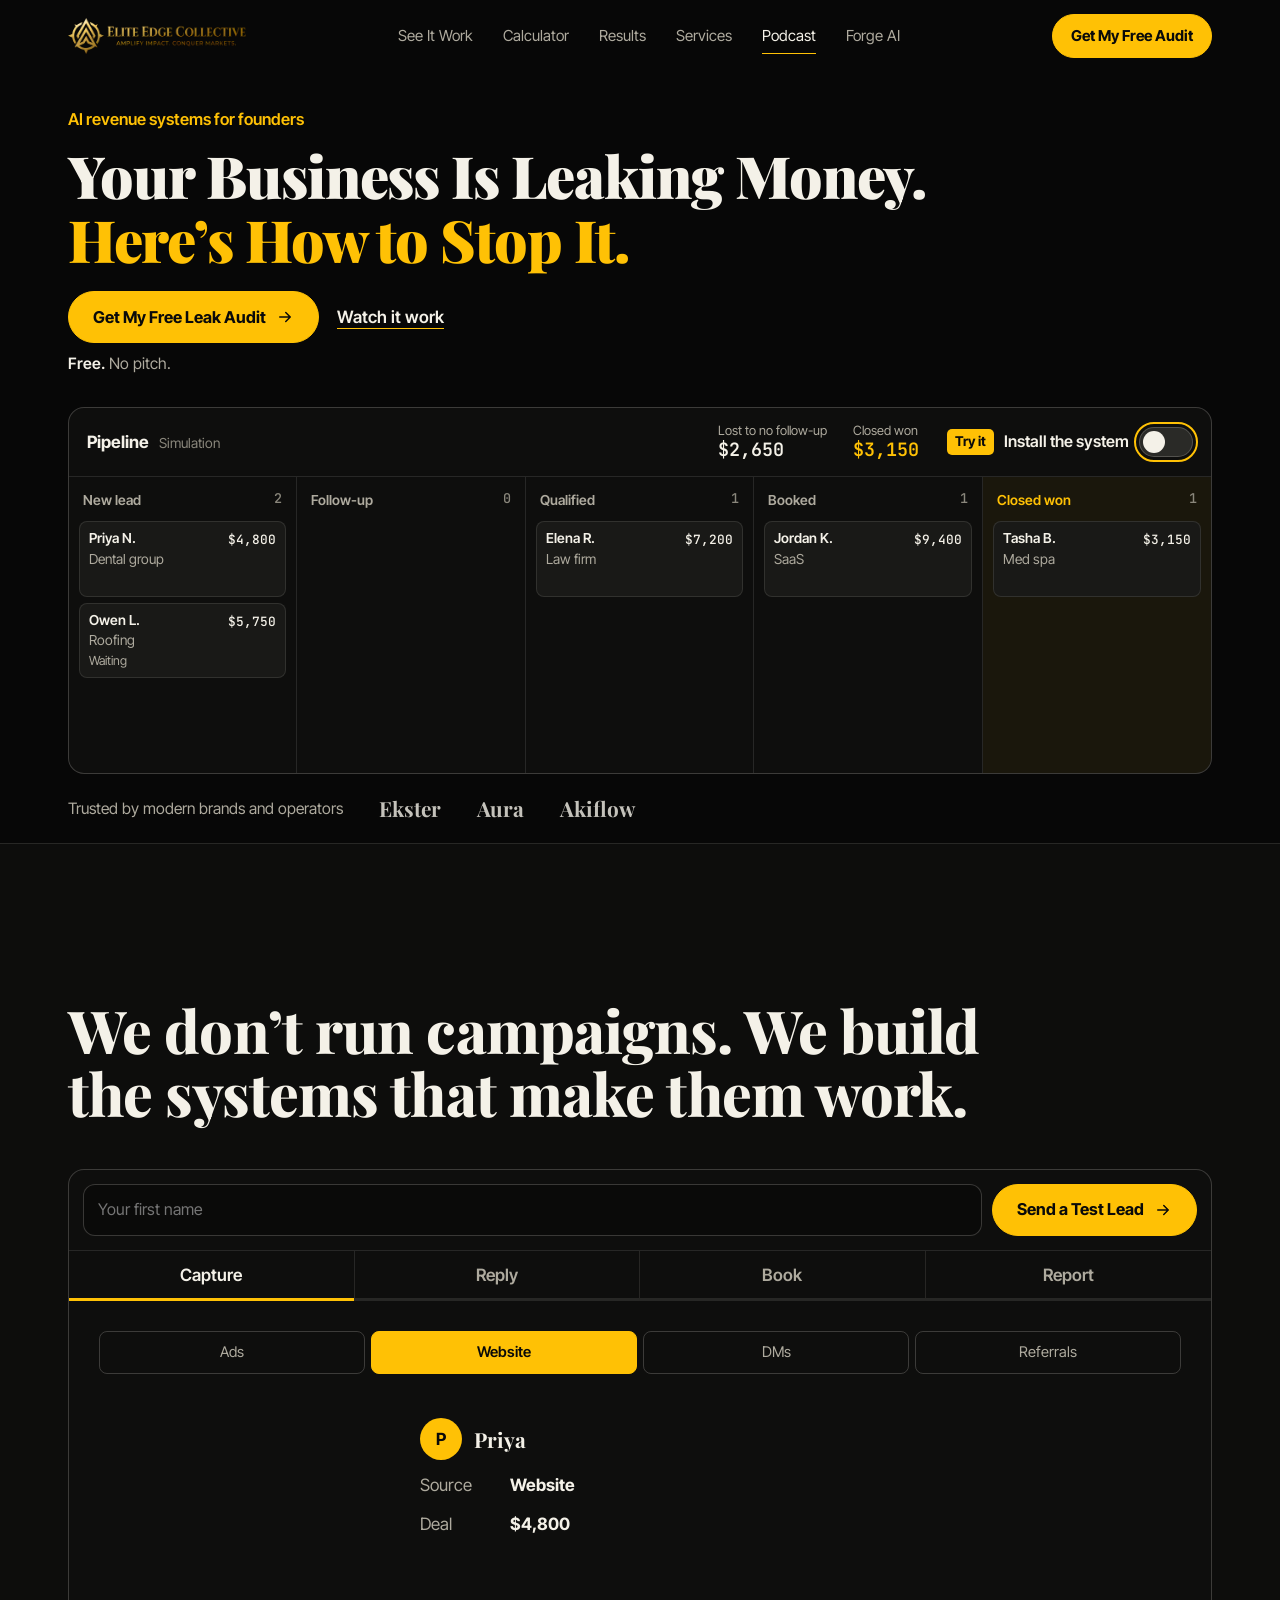
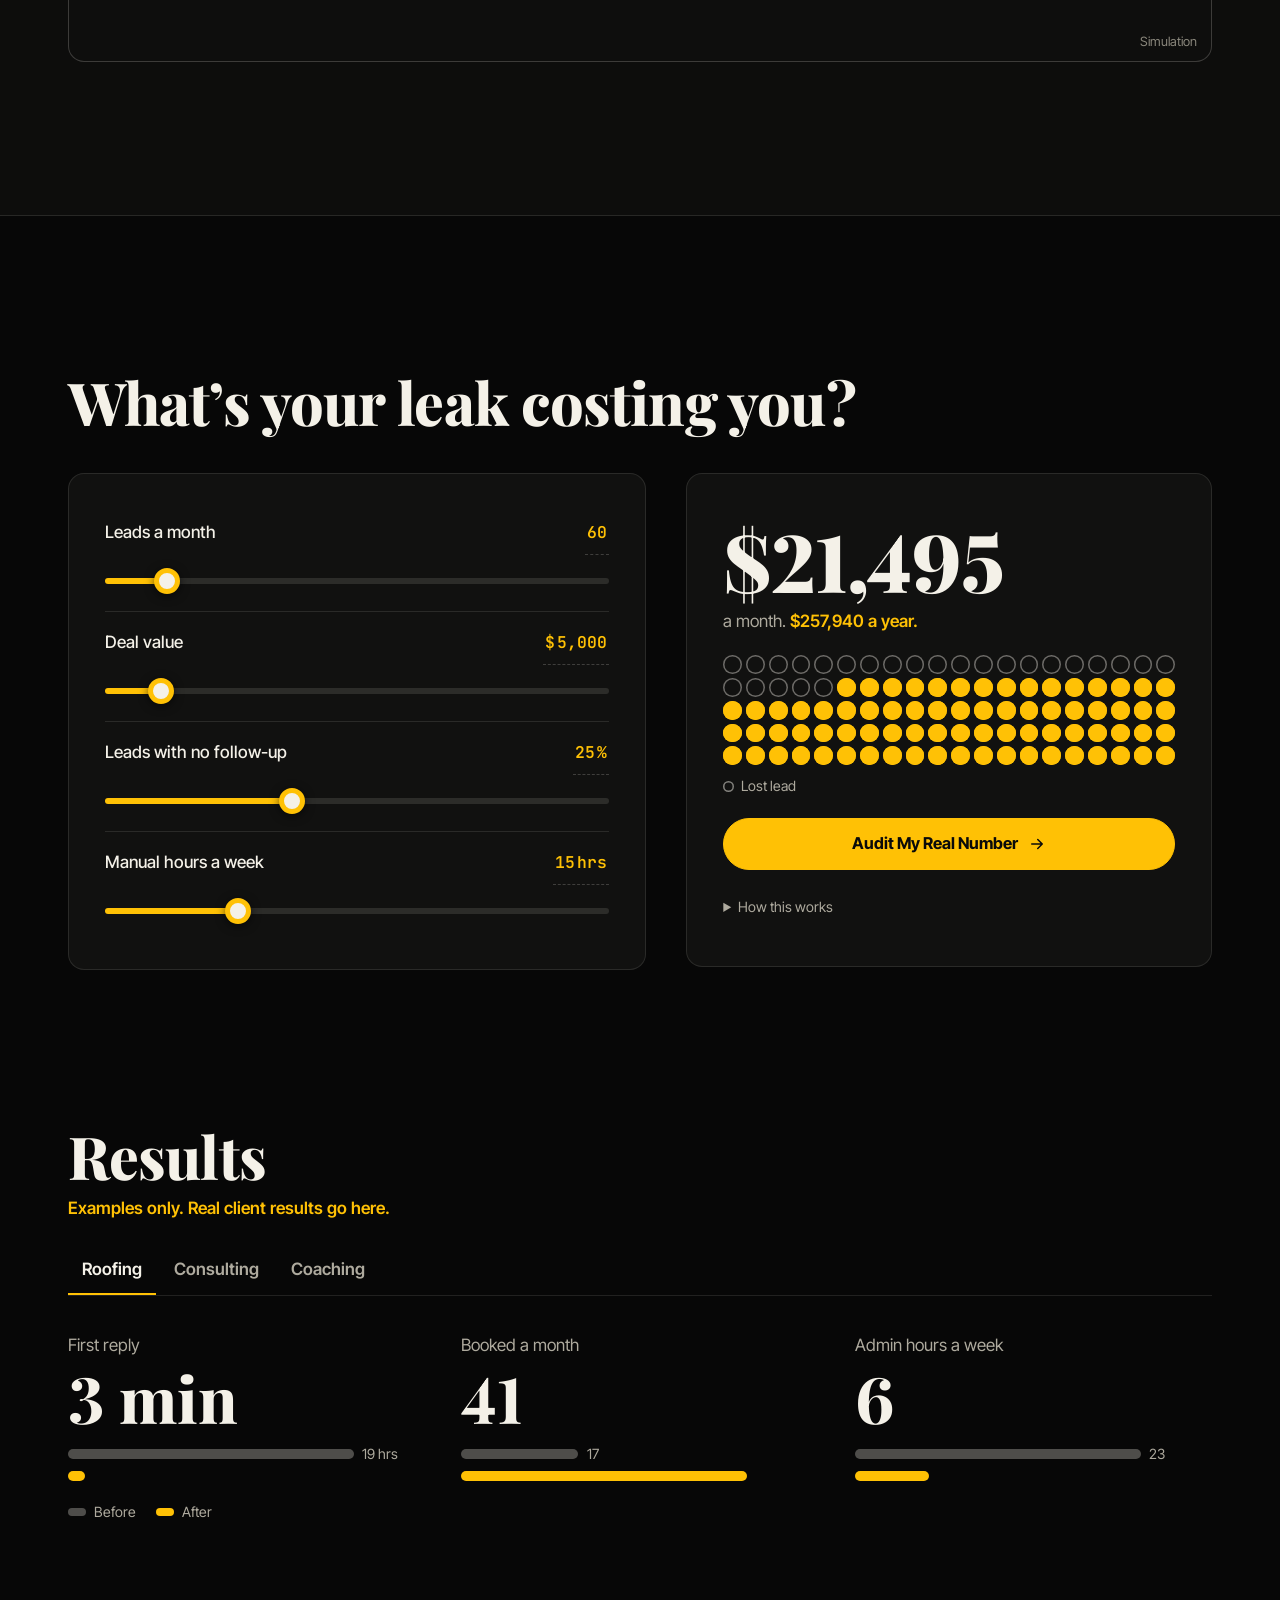
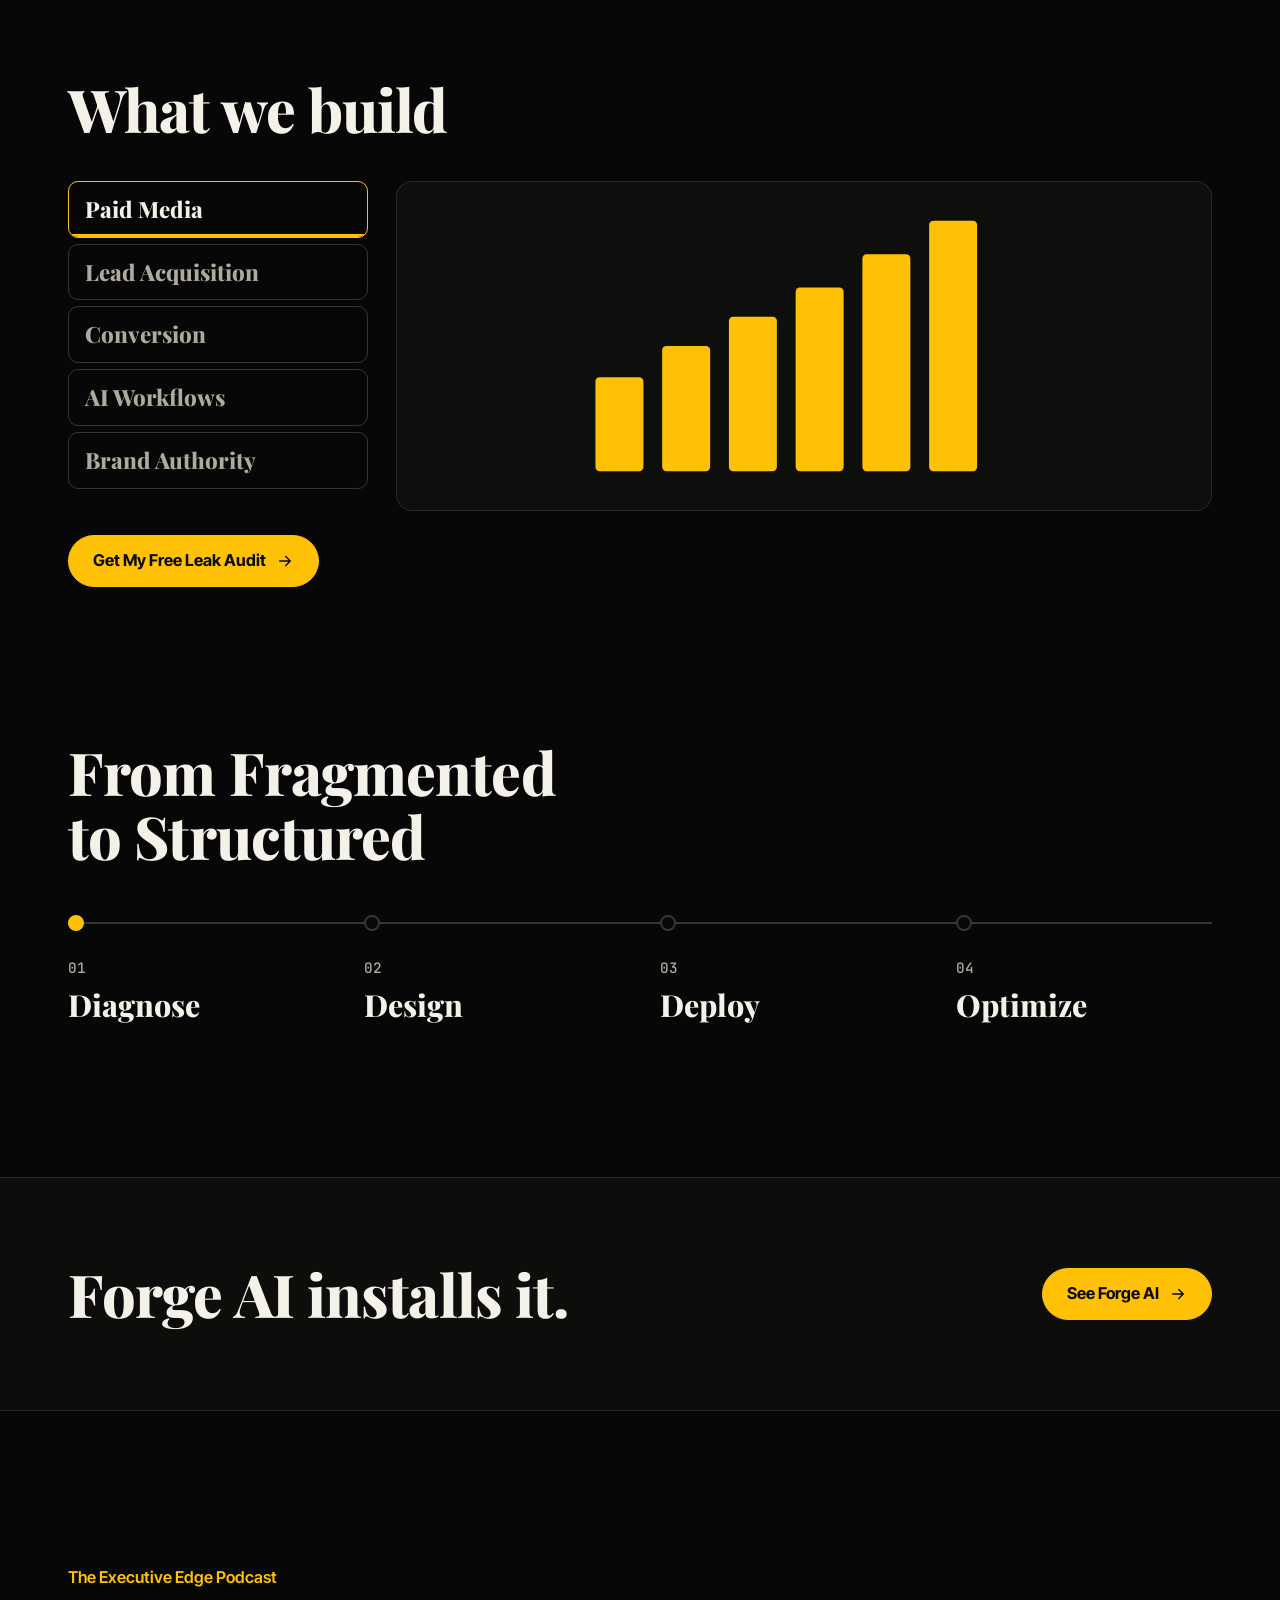
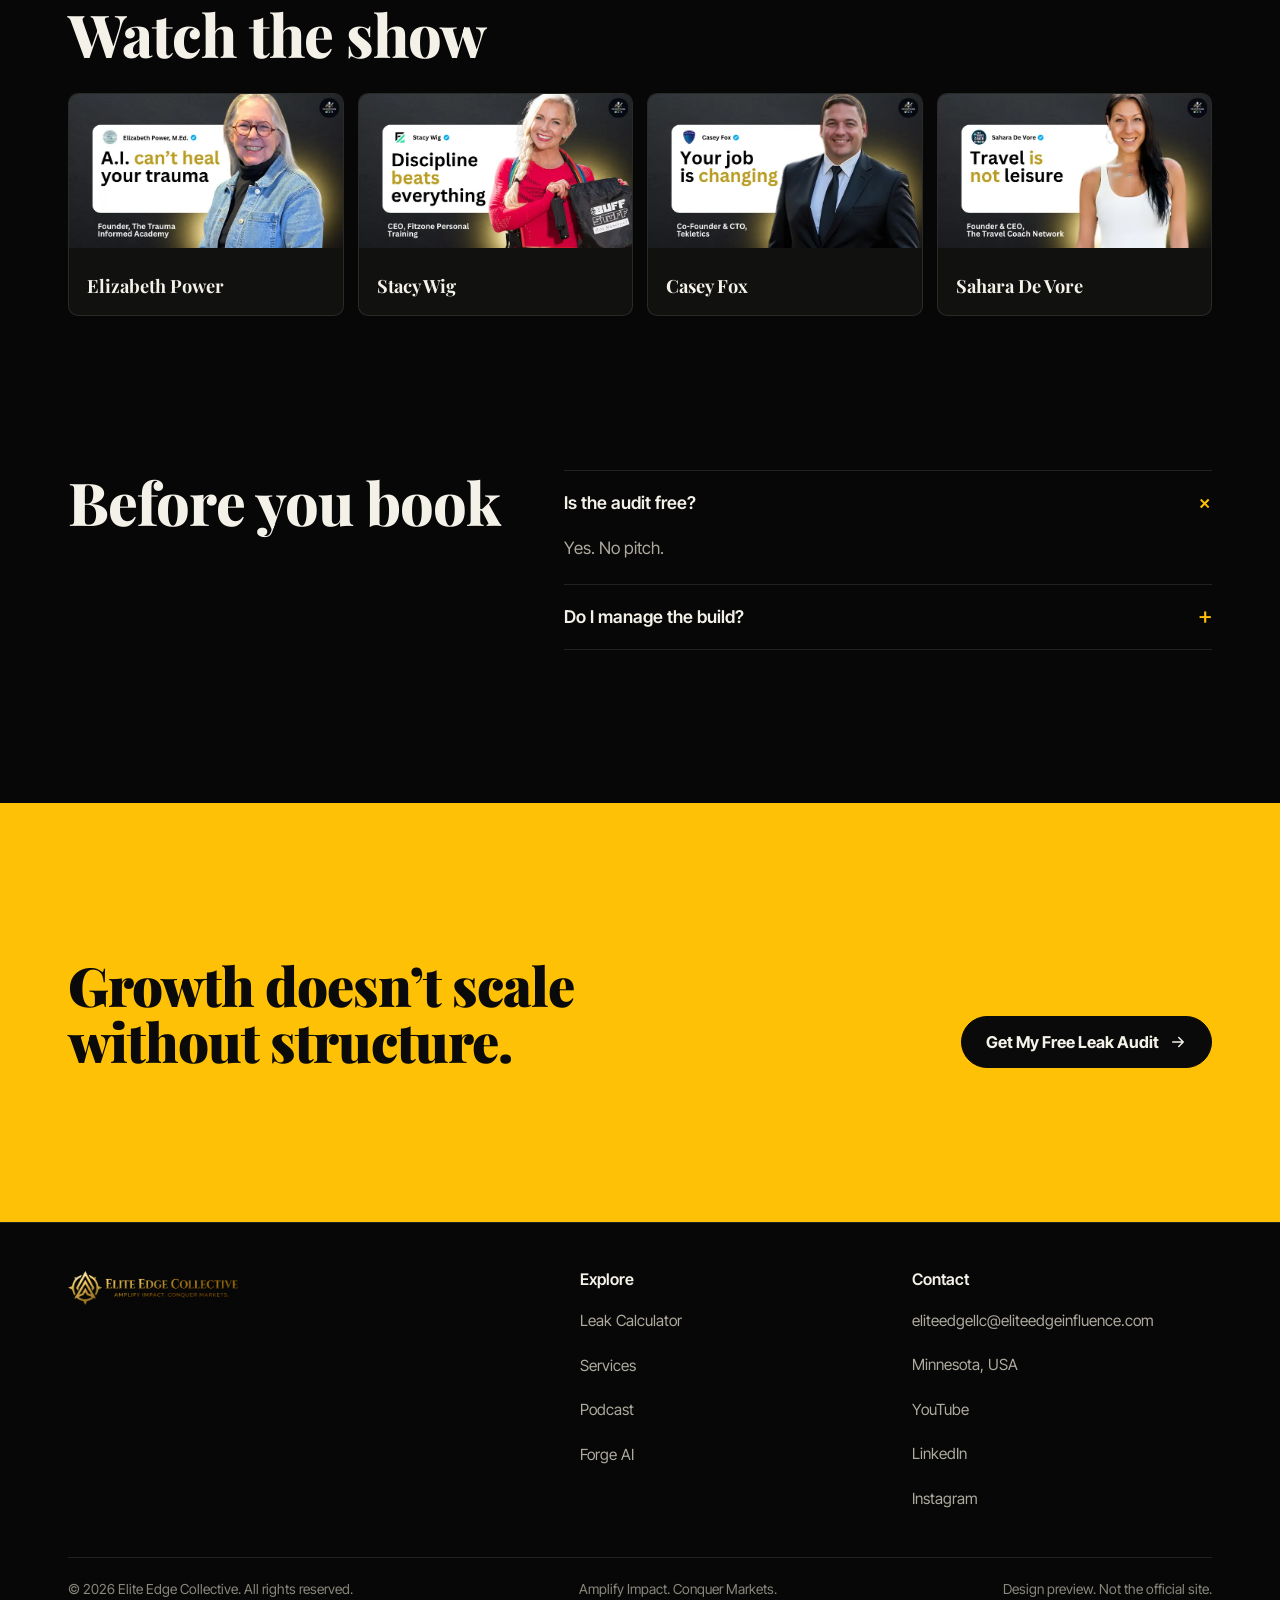
==== commit 4d684859: "Turn the home page into a hands-on demo Add a test lead player that runs the visitor's name through " ====
--- a/index.html
+++ b/index.html
@@ -25,7 +25,7 @@
 <link rel="icon" href="assets/img/favicon.png">
 <link rel="preload" href="assets/fonts/playfair-display-latin-wght-normal.woff2" as="font" type="font/woff2" crossorigin>
 <link rel="preload" href="assets/fonts/inter-tight-latin-wght-normal.woff2" as="font" type="font/woff2" crossorigin>
-<link rel="stylesheet" href="assets/css/site.css?v=3e74c6e9">
+<link rel="stylesheet" href="assets/css/site.css?v=dc6e8156">
 <script>document.documentElement.classList.add("js")</script>
 <script type="application/ld+json">
 {"@context":"https://schema.org","@graph":[
@@ -33,9 +33,7 @@
 {"@type":"WebSite","@id":"https://eliteedgeinfluence.com/#site","name":"Elite Edge Collective","url":"https://eliteedgeinfluence.com/","publisher":{"@id":"https://eliteedgeinfluence.com/#org"}},
 {"@type":"PodcastSeries","name":"The Executive Edge Podcast","url":"https://www.youtube.com/@TheExecutiveEdge1","author":{"@type":"Person","name":"Kamal Holmes","url":"https://www.linkedin.com/in/kamalholmes/"},"publisher":{"@id":"https://eliteedgeinfluence.com/#org"}},
 {"@type":"FAQPage","mainEntity":[
-{"@type":"Question","name":"Is the audit really free?","acceptedAnswer":{"@type":"Answer","text":"Yes. Fee: $0."}},
-{"@type":"Question","name":"Will you pitch me?","acceptedAnswer":{"@type":"Answer","text":"No. You get straight answers and keep them."}},
-{"@type":"Question","name":"Who is this for?","acceptedAnswer":{"@type":"Answer","text":"Founder-led businesses with manual operations."}},
+{"@type":"Question","name":"Is the audit free?","acceptedAnswer":{"@type":"Answer","text":"Yes. No pitch."}},
 {"@type":"Question","name":"Do I manage the build?","acceptedAnswer":{"@type":"Answer","text":"No. You receive the keys."}}
 ]}]}
 </script>
@@ -48,8 +46,8 @@
   <div class="wrap nav-in">
     <a class="nav-logo" href="#main" aria-label="Elite Edge Collective, home"><img src="assets/img/logo.webp" width="420" height="83" alt="Elite Edge Collective"></a>
     <nav class="nav-links" aria-label="Main">
-      <a href="#calculator">Leak Calculator</a>
-      <a href="#system">The System</a>
+      <a href="#system">See It Work</a>
+      <a href="#calculator">Calculator</a>
       <a href="#results">Results</a>
       <a href="#services">Services</a>
       <a href="#podcast">Podcast</a>
@@ -59,8 +57,8 @@
     <button class="nav-toggle" aria-label="Menu" aria-expanded="false"><span></span></button>
   </div>
   <div class="nav-drawer">
-    <a href="#calculator">Leak Calculator</a>
-    <a href="#system">The System</a>
+    <a href="#system">See It Work</a>
+    <a href="#calculator">Calculator</a>
     <a href="#results">Results</a>
     <a href="#services">Services</a>
     <a href="#podcast">Podcast</a>
@@ -73,13 +71,13 @@
 <main id="main">
 <section class="hero">
   <div class="wrap">
-    <p class="eyebrow rise">AI-powered revenue systems for founder-led businesses</p>
-    <h1 class="h-xl">Your Business Is Leaking Money Every Day You Operate Without a System. <span class="gold">Here’s How to Stop It.</span></h1>
+    <p class="eyebrow rise">AI revenue systems for founders</p>
+    <h1 class="h-xl">Your Business Is Leaking Money. <span class="gold">Here’s How to Stop It.</span></h1>
     <div class="hero-row rise" style="--i:1">
             <div>
         <div class="hero-cta">
           <button class="btn btn-gold" data-lead="hero">Get My Free Leak Audit <svg aria-hidden="true"><use href="#arr"/></svg></button>
-          <a class="link-q" href="#calculator">Calculate my leak first</a>
+          <a class="link-q" href="#system">Watch it work</a>
         </div>
         <p class="hero-note"><b>Free.</b> No pitch.</p>
       </div>
@@ -91,7 +89,7 @@
           <div><dt>Lost to no follow-up</dt><dd class="lost" id="bLostNow">$0</dd></div>
           <div><dt>Closed won</dt><dd class="won" id="bWonNow">$0</dd></div>
         </dl>
-        <button class="switch hint" id="pipeSwitch" role="switch" aria-checked="false"><span>Install the system</span><i aria-hidden="true"></i></button>
+        <button class="switch hint" id="pipeSwitch" role="switch" aria-checked="false"><em class="try">Try it</em><span>Install the system</span><i aria-hidden="true"></i></button>
       </div>
       <div class="board-cols" id="boardCols" aria-hidden="true">
         <section data-col="new"><header>New lead <em></em></header><div class="col"></div></section>
@@ -107,167 +105,136 @@
 
 <div class="wrap logos"><p>Trusted by modern brands and operators</p><span>Ekster</span><span>Aura</span><span>Akiflow</span></div>
 
-<section class="sec" id="familiar">
-  <div class="wrap split" style="align-items:start">
-    <h2 class="h-lg fx">Sound familiar?</h2>
-    <ol class="fam fx">
-      <li><b>Leads slip through the cracks.</b></li>
-      <li><b>Your team does a machine’s work.</b></li>
-      <li><b>Everything runs through you.</b></li>
-      <li><b>You’ve got tools. You don’t have a system.</b></li>
-    </ol>
-  </div>
-</section>
-
-<section class="sec" id="calculator" style="padding-top:0">
-  <div class="wrap">
+<section class="sys" id="system">
+  <div class="wrap">
+    <h2 class="h-lg sys-h fx">We don’t run campaigns. We build the systems that make them work.</h2>
+    <div class="pl" id="player">
+      <div class="pl-top">
+        <label class="sr" for="plName">Your first name</label>
+        <input id="plName" placeholder="Your first name" maxlength="18" autocomplete="off">
+        <button class="btn btn-gold" id="plRun" type="button">Send a Test Lead <svg aria-hidden="true"><use href="#arr"/></svg></button>
+      </div>
+      <div class="pl-steps">
+        <button type="button" data-go="0" class="on">Capture<i><u></u></i></button>
+        <button type="button" data-go="1">Reply<i><u></u></i></button>
+        <button type="button" data-go="2">Book<i><u></u></i></button>
+        <button type="button" data-go="3">Report<i><u></u></i></button>
+      </div>
+      <div class="pl-stage" aria-hidden="true">
+        <div class="sc on" data-len="3400">
+          <ul class="srcs"><li>Ads</li><li class="hit" data-t="300">Website</li><li>DMs</li><li>Referrals</li></ul>
+          <i class="fly" data-t="700"></i>
+          <div class="rec" data-t="1100">
+            <div class="who"><i class="ini">P</i><b class="nm">Priya</b></div>
+            <div class="rw" data-t="1500"><span>Source</span><b>Website</b></div>
+            <div class="rw" data-t="1900"><span>Deal</span><b>$4,800</b></div>
+            <div class="rw" data-t="2300"><span>Fit</span><div class="meter"><u></u></div></div>
+          </div>
+        </div>
+        <div class="sc" data-len="4300">
+          <div class="clock" data-t="100"><b data-clock>0:00</b></div>
+          <div class="msgs2">
+            <p class="in" data-t="300">Can you help my business?</p>
+            <p class="dots" data-t="900" data-off="2300"><i></i><i></i><i></i></p>
+            <p class="out" data-t="2300">Hi <span class="nm">Priya</span>. Yes. Tuesday at 10:30?</p>
+            <p class="in" data-t="3300">Perfect.</p>
+          </div>
+        </div>
+        <div class="sc" data-len="3600">
+          <div class="cal2">
+            <div><span>Mon</span><i></i><i></i><i></i></div>
+            <div><span>Tue</span><i></i><i class="slot" data-t="1400">10:30</i><i></i></div>
+            <div><span>Wed</span><i></i><i></i><i></i></div>
+            <div><span>Thu</span><i></i><i></i><i></i></div>
+            <svg class="cur" data-t="300" viewBox="0 0 24 24" fill="#f4f1e8"><path d="M5 2l14 11-6 1 4 8-3 1-4-8-5 4z"/></svg>
+          </div>
+          <ul class="ticks"><li data-t="2000">Booked</li><li data-t="2500">Reminder sent</li><li data-t="3000">CRM updated</li></ul>
+        </div>
+        <div class="sc" data-len="4200">
+          <div class="tot"><span>Revenue</span><b data-count data-from="79945" data-to="84745" data-at="2300">$79,945</b></div>
+          <ul class="src2">
+            <li data-t="200" style="--w:100%"><span>Ads</span><i></i></li>
+            <li data-t="500" style="--w:58%"><span>Referrals</span><i></i></li>
+            <li data-t="800" style="--w:34%"><span>Podcast</span><i></i></li>
+          </ul>
+          <p class="plus" data-t="2300"><b class="nm">Priya</b> <span>+$4,800</span></p>
+        </div>
+      </div>
+      <p class="pl-note">Simulation</p>
+    </div>
+  </div>
+</section>
+
+<section class="sec" id="calculator">
+  <div class="wrap">
+    <h2 class="h-lg fx" style="margin-bottom:clamp(24px,4vw,40px)">What’s your leak costing you?</h2>
     <div class="calc" id="calc">
-      <div>
-        <div class="calc-head"><h2 class="h-lg">What’s your leak costing you?</h2></div>
-        <form class="panel" onsubmit="return false" aria-label="Your numbers">
-        <div class="field"><div class="field-top"><label for="f-leads">Leads per month</label><span class="val"><input id="o-leads" data-for="f-leads" inputmode="numeric" autocomplete="off" aria-label="Leads per month" style="--w:5ch"></span></div><input class="range" id="f-leads" name="leads" type="range" min="10" max="500" step="10" value="60"></div>
+      <form class="panel" onsubmit="return false" aria-label="Your numbers">
+        <div class="field"><div class="field-top"><label for="f-leads">Leads a month</label><span class="val"><input id="o-leads" data-for="f-leads" inputmode="numeric" autocomplete="off" aria-label="Leads per month" style="--w:5ch"></span></div><input class="range" id="f-leads" name="leads" type="range" min="10" max="500" step="10" value="60"></div>
         <div class="field"><div class="field-top"><label for="f-deal">Deal value</label><span class="val">$<input id="o-deal" data-for="f-deal" inputmode="numeric" autocomplete="off" aria-label="Average deal value in dollars" style="--w:7ch"></span></div><input class="range" id="f-deal" name="deal" type="range" min="500" max="50000" step="500" value="5000"></div>
-        <div class="field"><div class="field-top"><label for="f-close">Close rate</label><span class="val"><input id="o-close" data-for="f-close" inputmode="numeric" autocomplete="off" aria-label="Close rate percent" style="--w:3ch">%</span></div><input class="range" id="f-close" name="close" type="range" min="5" max="50" step="1" value="20"></div>
         <div class="field"><div class="field-top"><label for="f-slip">Leads with no follow-up</label><span class="val"><input id="o-slip" data-for="f-slip" inputmode="numeric" autocomplete="off" aria-label="Percent of leads with no follow-up" style="--w:3ch">%</span></div><input class="range" id="f-slip" name="slip" type="range" min="5" max="60" step="1" value="25"></div>
         <div class="field"><div class="field-top"><label for="f-hours">Manual hours a week</label><span class="val"><input id="o-hours" data-for="f-hours" inputmode="numeric" autocomplete="off" aria-label="Manual hours per week" style="--w:3ch"> hrs</span></div><input class="range" id="f-hours" name="hours" type="range" min="0" max="60" step="1" value="15"></div>
-        <div class="field"><div class="field-top"><label for="f-rate">Cost per hour</label><span class="val">$<input id="o-rate" data-for="f-rate" inputmode="numeric" autocomplete="off" aria-label="Cost of an hour in dollars" style="--w:4ch">/hr</span></div><input class="range" id="f-rate" name="rate" type="range" min="25" max="300" step="5" value="100"></div>
       </form>
-      </div>
       <div class="panel result" aria-live="polite">
-        <span class="eyebrow">Estimated monthly leak</span>
         <div class="result-num" id="rTotal">$0</div>
         <p class="result-yr" id="rYear"></p>
-        <div class="bars">
-          <div><div class="bar-top"><span>Missed follow-up</span><span id="rLost"></span></div><div class="bar"><i id="bLost"></i></div></div>
-          <div><div class="bar-top"><span>Manual work</span><span id="rOps"></span></div><div class="bar alt"><i id="bOps"></i></div></div>
-        </div>
-        <p class="verdict" id="rVerdict"></p>
+        <div class="dots100" id="dots" aria-hidden="true"></div>
+        <p class="dots-key"><i></i> Lost lead</p>
         <button class="btn btn-gold btn-block" data-lead="calculator">Audit My Real Number <svg aria-hidden="true"><use href="#arr"/></svg></button>
-        <details class="how"><summary>How this is calculated</summary><p>Leads × no follow-up % × close rate × deal value, plus hours × 4.33 × hourly cost. An estimate, not a promise.</p></details>
-      </div>
-    </div>
-  </div>
-</section>
-
-<section class="sys" id="system">
-  <div class="wrap">
-    <div class="sys-head fx">
-      <h2 class="h-lg">We don’t run campaigns. We build the systems that make them work.</h2>
-    </div>
-    <div class="ch">
-      <div class="ch-stage" aria-hidden="true">
-        <div class="mock on" data-m="0">
-          <div class="mock-top"><b>New lead</b><span class="tag ok">Captured</span></div>
-          <div class="who"><i>PN</i><div><b>Priya N.</b><span>Owner, dental group, 3 locations</span></div></div>
-          <dl class="kv">
-            <div><dt>Source</dt><dd>Google Ads</dd></div>
-            <div><dt>Landed on</dt><dd>Pricing page</dd></div>
-            <div><dt>Deal size</dt><dd>$4,800</dd></div>
-            <div><dt>Fit score</dt><dd class="gold">82 / 100</dd></div>
-          </dl>
-        </div>
-        <div class="mock" data-m="1">
-          <div class="mock-top"><b>Priya N.</b><span class="tag ok">Replied in 4 sec</span></div>
-          <div class="msgs">
-            <p class="in">Do you work with multi-location practices?</p>
-            <p class="out">Yes. Does Tuesday at 10:30 work for a short call?</p>
-          </div>
-        </div>
-        <div class="mock" data-m="2">
-          <div class="mock-top"><b>Call booked</b><span class="tag ok">Reminders set</span></div>
-          <div class="cal">
-            <div><span>Mon</span><i></i><i></i><i></i></div>
-            <div><span>Tue</span><i></i><i class="pick">10:30</i><i></i></div>
-            <div><span>Wed</span><i></i><i></i><i></i></div>
-            <div><span>Thu</span><i></i><i></i><i></i></div>
-          </div>
-          <ul class="done-list"><li>On the calendar</li><li>CRM updated</li></ul>
-        </div>
-        <div class="mock" data-m="3">
-          <div class="mock-top"><b>Revenue by source</b><span class="tag">This quarter</span></div>
-          <ul class="src">
-            <li style="--w:100%"><span>Google Ads</span><b>$38,420</b><i></i></li>
-            <li style="--w:55%"><span>LinkedIn</span><b>$21,150</b><i></i></li>
-            <li style="--w:39%"><span>Referrals</span><b>$14,900</b><i></i></li>
-            <li style="--w:24%"><span>Podcast</span><b>$9,275</b><i></i></li>
-          </ul>
-          
-        </div>
-        <p class="mock-note">Example data</p>
-      </div>
-      <ol class="ch-steps">
-        <li class="on" data-s="0"><span>Capture</span><h3>Every lead, one place.</h3></li>
-        <li data-s="1"><span>Follow up</span><h3>Answered in seconds.</h3></li>
-        <li data-s="2"><span>Book</span><h3>Good fits get booked.</h3></li>
-        <li data-s="3"><span>See it</span><h3>See what’s working.</h3></li>
-      </ol>
-    </div>
-  </div>
-</section>
-
-<section class="sec" id="results">
-  <div class="wrap">
-    <div class="sec-head fx" style="margin-bottom:28px">
-      <h2 class="h-lg">Results</h2>
-      <p class="ex-flag">Examples only. Real client results go here.</p>
-    </div>
+        <details class="how"><summary>How this works</summary><p>Leads × no follow-up % × 20% close × deal value, plus hours × 4.33 × $100. An estimate, not a promise.</p></details>
+      </div>
+    </div>
+  </div>
+</section>
+
+<section class="sec" id="results" style="padding-top:0">
+  <div class="wrap">
+    <h2 class="h-lg fx">Results</h2>
+    <p class="ex-flag">Examples only. Real client results go here.</p>
     <div class="tabs" role="tablist" aria-label="Example case studies">
-      <button role="tab" id="t0" aria-controls="p0" aria-selected="true">Home services</button>
-      <button role="tab" id="t1" aria-controls="p1" aria-selected="false" tabindex="-1">Consulting</button>
-      <button role="tab" id="t2" aria-controls="p2" aria-selected="false" tabindex="-1">Coaching</button>
+      <button role="tab" id="t0" aria-controls="p0" aria-selected="true">Roofing<u></u></button>
+      <button role="tab" id="t1" aria-controls="p1" aria-selected="false" tabindex="-1">Consulting<u></u></button>
+      <button role="tab" id="t2" aria-controls="p2" aria-selected="false" tabindex="-1">Coaching<u></u></button>
     </div>
     <article class="case" role="tabpanel" id="p0" aria-labelledby="t0" tabindex="0">
-      <div class="case-l">
-        <span class="ex-tag">Example, not a real client</span>
-        <h3>Roofing company</h3>
-              </div>
-      <div class="case-r">
-        <div class="met"><span>First response</span><b>3 min</b><small>was 19 hrs</small></div>
-        <div class="met"><span>Booked estimates</span><b>41 /mo</b><small>was 17</small></div>
-        <div class="met"><span>Owner admin time</span><b>6 hrs/wk</b><small>was 23</small></div>
-        <div class="trend" style="--a:18%;--b:24%;--c:31%;--d:47%;--e:63%;--f:78%;--g:92%"><p>Booked estimates over 90 days</p><div><i></i><i></i><i></i><i></i><i></i><i></i><i></i></div></div>
-      </div>
+      <div class="met" data-n="3" data-pre="" data-suf=" min"><span>First reply</span><b>3 min</b><div class="vs"><p><em style="--w:100%"></em><small>19 hrs</small></p><p class="now"><em style="--w:6%"></em></p></div></div>
+      <div class="met" data-n="41" data-pre="" data-suf=""><span>Booked a month</span><b>41</b><div class="vs"><p><em style="--w:41%"></em><small>17</small></p><p class="now"><em style="--w:100%"></em></p></div></div>
+      <div class="met" data-n="6" data-pre="" data-suf=""><span>Admin hours a week</span><b>6</b><div class="vs"><p><em style="--w:100%"></em><small>23</small></p><p class="now"><em style="--w:26%"></em></p></div></div>
     </article>
     <article class="case" role="tabpanel" id="p1" aria-labelledby="t1" tabindex="0" hidden>
-      <div class="case-l">
-        <span class="ex-tag">Example, not a real client</span>
-        <h3>Founder-led consultancy</h3>
-              </div>
-      <div class="case-r">
-        <div class="met"><span>Founder time on sales admin</span><b>7 hrs/wk</b><small>was 26</small></div>
-        <div class="met"><span>Proposal turnaround</span><b>1 day</b><small>was 9</small></div>
-        <div class="met"><span>Qualified pipeline</span><b>$312k</b><small>was $128k</small></div>
-        <div class="trend" style="--a:30%;--b:34%;--c:41%;--d:44%;--e:58%;--f:71%;--g:88%"><p>Qualified pipeline over 90 days</p><div><i></i><i></i><i></i><i></i><i></i><i></i><i></i></div></div>
-      </div>
+      <div class="met" data-n="7" data-pre="" data-suf=""><span>Sales admin hours</span><b>7</b><div class="vs"><p><em style="--w:100%"></em><small>26</small></p><p class="now"><em style="--w:27%"></em></p></div></div>
+      <div class="met" data-n="1" data-pre="" data-suf=""><span>Proposal days</span><b>1</b><div class="vs"><p><em style="--w:100%"></em><small>9</small></p><p class="now"><em style="--w:11%"></em></p></div></div>
+      <div class="met" data-n="312" data-pre="$" data-suf="k"><span>Qualified pipeline</span><b>$312k</b><div class="vs"><p><em style="--w:41%"></em><small>$128k</small></p><p class="now"><em style="--w:100%"></em></p></div></div>
     </article>
     <article class="case" role="tabpanel" id="p2" aria-labelledby="t2" tabindex="0" hidden>
-      <div class="case-l">
-        <span class="ex-tag">Example, not a real client</span>
-        <h3>Online coach</h3>
-              </div>
-      <div class="case-r">
-        <div class="met"><span>Booked calls</span><b>58 /mo</b><small>was 22</small></div>
-        <div class="met"><span>Show-up rate</span><b>74%</b><small>was 46%</small></div>
-        <div class="met"><span>Manual hours</span><b>5 hrs/wk</b><small>was 21</small></div>
-        <div class="trend" style="--a:22%;--b:29%;--c:43%;--d:52%;--e:60%;--f:83%;--g:90%"><p>Booked calls over 90 days</p><div><i></i><i></i><i></i><i></i><i></i><i></i><i></i></div></div>
-      </div>
+      <div class="met" data-n="58" data-pre="" data-suf=""><span>Booked a month</span><b>58</b><div class="vs"><p><em style="--w:38%"></em><small>22</small></p><p class="now"><em style="--w:100%"></em></p></div></div>
+      <div class="met" data-n="74" data-pre="" data-suf="%"><span>Show-up rate</span><b>74%</b><div class="vs"><p><em style="--w:62%"></em><small>46%</small></p><p class="now"><em style="--w:100%"></em></p></div></div>
+      <div class="met" data-n="5" data-pre="" data-suf=""><span>Manual hours a week</span><b>5</b><div class="vs"><p><em style="--w:100%"></em><small>21</small></p><p class="now"><em style="--w:24%"></em></p></div></div>
     </article>
-    <div class="sec-foot"><span></span><button class="btn btn-gold" data-lead="results">Get My Free Leak Audit <svg aria-hidden="true"><use href="#arr"/></svg></button></div>
-  </div>
-</section>
-
-<section class="sec" id="services">
-  <div class="wrap">
-    <div class="sec-head fx" style="margin-bottom:32px">
-      <h2 class="h-lg">Infrastructure for Scalable Growth</h2>
-    </div>
-    <div class="rows fx">
-      <button class="row" data-lead="svc-paid" data-neck="pipeline"><small>Ads that don’t pay back</small><h3>Paid Media Strategy</h3><svg class="row-go" aria-hidden="true"><use href="#arr"/></svg></button>
-      <button class="row" data-lead="svc-leads" data-neck="pipeline"><small>A pipeline you can’t predict</small><h3>Lead Acquisition</h3><svg class="row-go" aria-hidden="true"><use href="#arr"/></svg></button>
-      <button class="row" data-lead="svc-cro" data-neck="visibility"><small>Traffic that doesn’t convert</small><h3>Conversion Optimization</h3><svg class="row-go" aria-hidden="true"><use href="#arr"/></svg></button>
-      <button class="row" data-lead="svc-ai" data-neck="manual-ops"><small>Work a machine should be doing</small><h3>AI Workflows</h3><svg class="row-go" aria-hidden="true"><use href="#arr"/></svg></button>
-      <button class="row" data-lead="svc-brand" data-neck="founder"><small>Prospects who don’t trust you yet</small><h3>Brand Authority</h3><svg class="row-go" aria-hidden="true"><use href="#arr"/></svg></button>
-    </div>
+    <p class="case-key"><i></i> Before <i class="g"></i> After</p>
+  </div>
+</section>
+
+<section class="sec" id="services" style="padding-top:0">
+  <div class="wrap">
+    <h2 class="h-lg fx" style="margin-bottom:clamp(24px,4vw,40px)">What we build</h2>
+    <div class="svc" id="svc">
+      <div class="svc-list">
+        <button type="button" class="on" data-neck="pipeline">Paid Media<u></u></button>
+        <button type="button" data-neck="pipeline">Lead Acquisition<u></u></button>
+        <button type="button" data-neck="visibility">Conversion<u></u></button>
+        <button type="button" data-neck="manual-ops">AI Workflows<u></u></button>
+        <button type="button" data-neck="founder">Brand Authority<u></u></button>
+      </div>
+      <div class="svc-stage" aria-hidden="true">
+        <svg class="sv on" viewBox="0 0 480 280"><g class="bars"><rect x="40" y="170" width="46" height="90" rx="4"/><rect x="104" y="140" width="46" height="120" rx="4"/><rect x="168" y="112" width="46" height="148" rx="4"/><rect x="232" y="84" width="46" height="176" rx="4"/><rect x="296" y="52" width="46" height="208" rx="4"/><rect x="360" y="20" width="46" height="240" rx="4"/></g></svg>
+        <svg class="sv" viewBox="0 0 480 280"><circle class="ring" cx="372" cy="140" r="84"/><circle class="ring" cx="372" cy="140" r="52"/><circle class="core" cx="372" cy="140" r="20"/><g class="flow"><circle r="7" style="--p:path('M0 40 C120 40 200 140 372 140')"/><circle r="7" style="--p:path('M0 140 L372 140');--d:.5s"/><circle r="7" style="--p:path('M0 240 C120 240 200 140 372 140');--d:1s"/><circle r="7" style="--p:path('M0 90 C140 90 220 140 372 140');--d:1.5s"/><circle r="7" style="--p:path('M0 190 C140 190 220 140 372 140');--d:2s"/></g></svg>
+        <svg class="sv" viewBox="0 0 480 280"><g class="fun"><path class="wall" d="M60 30 H420 L300 150 V250 H180 V150 Z"/></g><g class="flow"><circle r="6" style="--p:path('M150 10 L240 150 L240 280')"/><circle r="6" style="--p:path('M330 10 L240 150 L240 280');--d:.6s"/><circle r="6" style="--p:path('M240 10 L240 280');--d:1.2s"/><circle r="6" style="--p:path('M190 10 L240 150 L240 280');--d:1.8s"/><circle r="6" style="--p:path('M290 10 L240 150 L240 280');--d:2.4s"/></g></svg>
+        <svg class="sv" viewBox="0 0 480 280"><path class="link" d="M70 140 H180 M210 140 L300 60 M210 140 L300 220 M330 60 L410 140 M330 220 L410 140"/><circle class="nd" cx="60" cy="140" r="26"/><circle class="nd" cx="196" cy="140" r="26" style="--d:.5s"/><circle class="nd" cx="316" cy="60" r="26" style="--d:1s"/><circle class="nd" cx="316" cy="220" r="26" style="--d:1s"/><circle class="nd" cx="424" cy="140" r="26" style="--d:1.5s"/></svg>
+        <svg class="sv" viewBox="0 0 480 280"><circle class="rip" cx="240" cy="140" r="110"/><circle class="rip" cx="240" cy="140" r="110" style="--d:1s"/><circle class="rip" cx="240" cy="140" r="110" style="--d:2s"/><circle class="core" cx="240" cy="140" r="30"/></svg>
+      </div>
+    </div>
+    <button class="btn btn-gold" id="svcCta" data-lead="services" data-neck="pipeline" style="margin-top:24px">Get My Free Leak Audit <svg aria-hidden="true"><use href="#arr"/></svg></button>
   </div>
 </section>
 
@@ -275,7 +242,7 @@
   <div class="wrap">
     <div class="sec-head fx" style="margin-bottom:0">
       <h2 class="h-lg">From Fragmented to Structured</h2>
-      <p class="lede">Built in 30 days.</p>
+      
     </div>
     <ol class="rail">
       <li><b>01</b><h3 class="h-md">Diagnose</h3></li>
@@ -287,35 +254,23 @@
 </section>
 
 <section class="sec forge-band" id="forge">
-  <div class="wrap split" style="align-items:start">
+  <div class="wrap forge-row">
+    <h2 class="h-lg fx">Forge AI installs it.</h2>
+    <a class="btn btn-gold" href="forge-ai/index.html">See Forge AI <svg aria-hidden="true"><use href="#arr"/></svg></a>
+  </div>
+</section>
+
+<section class="sec" id="podcast">
+  <div class="wrap">
     <div class="fx">
-      <h2 class="h-lg">Meet Forge AI</h2>
-      <p class="lede" style="margin-top:14px">We install the AI operatives that run it.</p>
-      <div class="hero-cta"><a class="btn btn-gold" href="forge-ai/index.html">Explore Forge AI <svg aria-hidden="true"><use href="#arr"/></svg></a></div>
-    </div>
-    <ul class="ops fx" style="margin-top:0">
-      <li><b>Lead &amp; Pipeline</b></li>
-      <li><b>Workflow</b></li>
-      <li><b>Operations</b></li>
-      <li><b>Visibility</b></li>
-    </ul>
-  </div>
-</section>
-
-<section class="sec" id="podcast">
-  <div class="wrap">
-    <div class="sec-head fx">
       <span class="eyebrow">The Executive Edge Podcast</span>
-      <h2 class="h-lg" style="margin-top:10px">What actually worked.</h2>
+      <h2 class="h-lg" style="margin-top:10px;margin-bottom:28px">Watch the show</h2>
     </div>
     <div class="eps">
-      <a class="ep fx" href="https://www.youtube.com/@TheExecutiveEdge1" target="_blank" rel="noopener"><div class="ep-img"><img loading="lazy" decoding="async" src="assets/img/ep1-elizabeth-power.webp" width="720" height="405" alt="Episode 1 cover: Elizabeth Power"></div><div class="ep-b"><span class="mono">EP 1</span><h3>Elizabeth Power</h3></div></a>
-      <a class="ep fx" href="https://www.youtube.com/@TheExecutiveEdge1" target="_blank" rel="noopener"><div class="ep-img"><img loading="lazy" decoding="async" src="assets/img/ep2-stacy-wig.webp" width="720" height="405" alt="Episode 2 cover: Stacy Wig"></div><div class="ep-b"><span class="mono">EP 2</span><h3>Stacy Wig</h3></div></a>
-      <a class="ep fx" href="https://www.youtube.com/@TheExecutiveEdge1" target="_blank" rel="noopener"><div class="ep-img"><img loading="lazy" decoding="async" src="assets/img/ep3-casey-fox.webp" width="720" height="405" alt="Episode 3 cover: Casey Fox"></div><div class="ep-b"><span class="mono">EP 3</span><h3>Casey Fox</h3></div></a>
-      <a class="ep fx" href="https://www.youtube.com/@TheExecutiveEdge1" target="_blank" rel="noopener"><div class="ep-img"><img loading="lazy" decoding="async" src="assets/img/ep4-sahara-de-vore.webp" width="720" height="405" alt="Episode 4 cover: Sahara De Vore"></div><div class="ep-b"><span class="mono">EP 4</span><h3>Sahara De Vore</h3></div></a>
-    </div>
-    <div class="sec-foot"><span></span>
-      <a class="btn" href="https://www.youtube.com/@TheExecutiveEdge1" target="_blank" rel="noopener">Watch on YouTube <svg aria-hidden="true"><use href="#arr"/></svg></a>
+      <a class="ep fx" href="https://www.youtube.com/@TheExecutiveEdge1" target="_blank" rel="noopener"><div class="ep-img"><img loading="lazy" decoding="async" src="assets/img/ep1-elizabeth-power.webp" width="720" height="405" alt="Episode 1 cover: Elizabeth Power"></div><div class="ep-b"><h3>Elizabeth Power</h3></div></a>
+      <a class="ep fx" href="https://www.youtube.com/@TheExecutiveEdge1" target="_blank" rel="noopener"><div class="ep-img"><img loading="lazy" decoding="async" src="assets/img/ep2-stacy-wig.webp" width="720" height="405" alt="Episode 2 cover: Stacy Wig"></div><div class="ep-b"><h3>Stacy Wig</h3></div></a>
+      <a class="ep fx" href="https://www.youtube.com/@TheExecutiveEdge1" target="_blank" rel="noopener"><div class="ep-img"><img loading="lazy" decoding="async" src="assets/img/ep3-casey-fox.webp" width="720" height="405" alt="Episode 3 cover: Casey Fox"></div><div class="ep-b"><h3>Casey Fox</h3></div></a>
+      <a class="ep fx" href="https://www.youtube.com/@TheExecutiveEdge1" target="_blank" rel="noopener"><div class="ep-img"><img loading="lazy" decoding="async" src="assets/img/ep4-sahara-de-vore.webp" width="720" height="405" alt="Episode 4 cover: Sahara De Vore"></div><div class="ep-b"><h3>Sahara De Vore</h3></div></a>
     </div>
   </div>
 </section>
@@ -324,9 +279,7 @@
   <div class="wrap faq-grid">
     <div class="fx"><h2 class="h-lg">Before you book</h2></div>
     <div class="faq fx">
-      <details open><summary>Is the audit really free?</summary><p>Yes. Fee: $0.</p></details>
-      <details><summary>Will you pitch me?</summary><p>No. You get straight answers and keep them.</p></details>
-      <details><summary>Who is this for?</summary><p>Founder-led businesses with manual operations.</p></details>
+      <details open><summary>Is the audit free?</summary><p>Yes. No pitch.</p></details>
       <details><summary>Do I manage the build?</summary><p>No. You receive the keys.</p></details>
     </div>
   </div>
@@ -394,6 +347,6 @@
   </div>
 </dialog>
 
-<script src="assets/js/site.js?v=e5ffcfa8" defer></script>
+<script src="assets/js/site.js?v=91659cb9" defer></script>
 </body>
 </html>
--- a/assets/css/site.css
+++ b/assets/css/site.css
@@ -89,10 +89,10 @@
 
 /* Hero */
 .hero{position:relative;padding-top:clamp(90px,12vh,128px);overflow:clip}
-.hero h1{margin-top:14px;max-width:1100px;font-size:clamp(2.05rem,min(max(4.15vw,10.4vw - 1px),7.6vh),4.3rem);line-height:1.06;text-wrap:pretty}
+.hero h1{margin-top:14px;max-width:1100px;font-size:clamp(2.5rem,min(max(5.6vw,11.4vw),9.2vh),5.2rem);line-height:1.04;text-wrap:pretty}
 body.forge .hero h1 .gold{display:inline;margin:0}
 .hero-grid .lede{margin-top:18px}
-@media(min-width:760px){.hero h1{font-size:clamp(2.45rem,min(4.15vw,7.6vh),4.3rem)}}
+@media(min-width:760px){.hero h1{font-size:clamp(2.6rem,min(4.55vw,9.2vh),4.15rem)}}
 .hero h1 .gold{display:block;margin-top:.06em}
 .hero-row{display:grid;gap:22px;margin-top:22px}
 .hero-row .lede{max-width:56ch}
@@ -128,6 +128,9 @@
 .switch[aria-checked=true] i{background:var(--gold)}
 .switch[aria-checked=true] i::after{transform:translateX(24px);background:#000}
 .switch.hint i{outline:2px solid var(--gold);outline-offset:3px}
+.try{display:none;font-style:normal;font-size:.84rem;font-weight:700;color:#0a0a0a;background:var(--gold);padding:2px 8px;border-radius:5px}
+.switch.hint .try{display:inline-block;animation:nudge 1.3s ease-in-out infinite}
+@keyframes nudge{50%{transform:translateX(5px)}}
 .board-cols{display:grid;grid-template-columns:repeat(3,minmax(0,1fr))}
 .board-cols section{padding:12px 8px 14px;border-right:1px solid var(--line);height:318px;min-width:0}
 .board-cols section:last-child{border-right:0;background:rgba(255,193,5,.05)}
@@ -197,95 +200,140 @@
 details.how summary{cursor:pointer;padding:12px 0;min-height:44px}
 details.how p{margin-top:6px}
 
-/* Sound familiar */
-.fam{counter-reset:f;border-top:1px solid var(--line)}
-.fam li{padding:20px 0;border-bottom:1px solid var(--line);counter-increment:f}
-.fam b{display:block;font:700 clamp(1.25rem,1vw + 1rem,1.6rem)/1.25 var(--serif)}
-.fam span{color:var(--muted);display:block;margin-top:4px}
-
-/* System: steps scroll, the screen stays. No scroll hijacking */
+/* Test lead player: press one button, watch it run */
 .sys{background:var(--bg-2);border-block:1px solid var(--line);padding-block:var(--sec)}
-.sys-head{max-width:920px;margin-bottom:clamp(30px,5vw,64px)}
-.sys-head .lede{margin-top:16px}
-.ch{display:grid;gap:0;position:relative}
-.ch-stage{position:sticky;top:76px;z-index:2;height:286px;margin-bottom:18px;background:var(--bg-2)}
-.mock{position:absolute;inset:0 0 22px;background:#121211;border:1px solid var(--line-2);border-radius:var(--r-lg);padding:16px;opacity:0;transform:translateY(10px);transition:opacity .4s,transform .5s var(--ease);overflow:hidden}
-.mock.on{opacity:1;transform:none}
-.mock-note{position:absolute;right:4px;bottom:0;margin:0;font-size:.8rem;color:var(--faint)}
-.mock-top{display:flex;justify-content:space-between;align-items:center;gap:10px;margin-bottom:14px}
-.tag{font-size:.82rem;color:var(--muted);border:1px solid var(--line-2);border-radius:6px;padding:3px 8px;white-space:nowrap}
-.tag.ok{color:var(--gold);border-color:var(--gold)}
-.who{display:flex;gap:12px;align-items:center;margin-bottom:12px}
-.who i{width:40px;height:40px;border-radius:50%;background:#2a2a27;display:grid;place-items:center;font:600 .86rem var(--sans)}
-.who b{display:block}.who span{color:var(--muted);font-size:.94rem}
-.kv{margin:0;display:grid;grid-template-columns:1fr 1fr;gap:10px 18px}
-.kv dt{font-size:.82rem;color:var(--muted)}.kv dd{margin:2px 0 0;font-weight:600}
-.msgs{display:grid;gap:7px}
-.msgs p{max-width:86%;padding:7px 11px;border-radius:12px;font-size:.92rem;line-height:1.35;background:#222220;justify-self:start}
-.msgs .out{justify-self:end;background:var(--gold);color:#0a0a0a}
-.mock.on .msgs p{animation:msg .4s var(--ease) both}
-.mock.on .msgs p:nth-child(2){animation-delay:.25s}.mock.on .msgs p:nth-child(3){animation-delay:.6s}.mock.on .msgs p:nth-child(4){animation-delay:.9s}
-@keyframes msg{from{opacity:0;transform:translateY(8px)}}
-.cal{display:grid;grid-template-columns:repeat(4,1fr);gap:6px;margin-bottom:12px}
-.cal span{display:block;font-size:.82rem;color:var(--muted);margin-bottom:4px}
-.cal i{display:block;height:24px;border-radius:5px;background:#1d1d1b;margin-bottom:4px;font:600 .8rem/24px var(--mono);text-align:center;font-style:normal}
-.cal .pick{background:var(--gold);color:#0a0a0a}
-.done-list{display:grid;gap:5px;font-size:.92rem}
-.done-list li::before{content:"✓";color:var(--gold);margin-right:8px}
-.src{display:grid;gap:13px}
-.src li{display:grid;grid-template-columns:1fr auto;gap:2px 10px}
-.src b{font:600 .94rem var(--mono);font-variant-numeric:tabular-nums}
-.src i{grid-column:1/-1;height:6px;border-radius:6px;background:var(--gold);width:var(--w);transform-origin:left}
-.mock.on .src i{animation:wipe .8s cubic-bezier(.65,0,.35,1) both}
-@keyframes wipe{from{transform:scaleX(.05)}}
-.src-foot{margin-top:14px;font-size:.9rem;color:var(--muted)}
-.ch-steps li{padding-block:18px 26vh;opacity:.8;transition:opacity .3s}
-.ch-steps li.on{opacity:1}
-.ch-steps li:last-child{padding-bottom:8vh}
-.ch-steps span{display:block;font:600 1rem var(--sans);color:var(--gold);margin-bottom:6px}
-.ch-steps h3{font:800 clamp(1.5rem,1.6vw + 1rem,2.3rem)/1.15 var(--serif)}
-.ch-steps p{color:var(--muted);margin-top:10px;max-width:46ch}
-@media(min-width:960px){
-  .ch{grid-template-columns:minmax(0,.9fr) minmax(0,1.1fr);gap:64px;align-items:start}
-  .ch-steps{order:-1}
-  .ch-stage{top:calc(50vh - 180px);height:360px;margin:0;background:none}
-  .mock{padding:26px;inset:0 0 24px}
-  .ch-steps li{padding-block:11vh 15vh}
-  .ch-steps li:first-child{padding-top:15vh}
-  .ch-steps li:last-child{padding-bottom:16vh}
-  .kv{gap:18px}.who{margin-bottom:22px}.msgs{gap:10px}.msgs p{font-size:1rem;padding:9px 13px}.cal i{height:34px;line-height:34px}.src{gap:20px}.cal{margin-bottom:18px}
-}
-
-/* Case studies */
-.ex-flag{margin-top:12px;color:var(--gold);font-weight:600}
-.tabs{display:flex;gap:4px;border-bottom:1px solid var(--line);overflow-x:auto;scrollbar-width:none}
-.tabs button{background:none;border:0;border-bottom:2px solid transparent;margin-bottom:-1px;padding:12px 14px;min-height:48px;cursor:pointer;color:var(--muted);font-weight:600;white-space:nowrap;transition:color .2s,border-color .2s}
+.sys-h{max-width:920px;margin-bottom:clamp(24px,4vw,44px)}
+.pl{background:#0e0e0d;border:1px solid var(--line-2);border-radius:var(--r-lg);overflow:hidden;position:relative}
+.pl-top{display:flex;flex-wrap:wrap;gap:10px;padding:14px;border-bottom:1px solid var(--line)}
+.pl-top input{flex:1 1 180px;min-height:52px;background:#0a0a09;border:1px solid var(--line-2);border-radius:12px;padding:0 14px;font-size:16px}
+.pl-top input:focus{outline:2px solid var(--gold);outline-offset:1px}
+.pl-steps{display:grid;grid-template-columns:repeat(4,minmax(0,1fr))}
+.pl-steps button{position:relative;background:none;border:0;border-right:1px solid var(--line);min-height:50px;padding:10px 4px;font-weight:600;color:var(--muted);cursor:pointer;transition:color .25s}
+.pl-steps button:last-child{border-right:0}
+.pl-steps button.on,.pl-steps button.done{color:var(--ink)}
+.pl-steps i{position:absolute;left:0;right:0;bottom:0;height:3px;background:var(--line)}
+.pl-steps u{display:block;height:100%;background:var(--gold);transform:scaleX(0);transform-origin:left}
+.pl-steps button.done u{transform:scaleX(1)}
+.pl-steps button.on u{animation:fill var(--len,3s) linear forwards}
+@keyframes fill{to{transform:scaleX(1)}}
+.pl-stage{position:relative;height:340px}
+.sc{position:absolute;inset:0;padding:22px;opacity:0;visibility:hidden;transition:opacity .35s}
+.sc.on{opacity:1;visibility:visible}
+.pl-ready [data-t]{opacity:0;transform:translateY(10px);transition:opacity .35s,transform .45s var(--ease)}
+.pl-ready [data-t].in{opacity:1;transform:none}
+.pl-ready [data-t].gone{display:none}
+.pl-note{position:absolute;right:14px;bottom:8px;margin:0;font-size:.8rem;color:var(--faint)}
+.srcs{display:grid;grid-template-columns:repeat(4,1fr);gap:6px}
+.srcs li{text-align:center;padding:9px 4px;border:1px solid var(--line-2);border-radius:8px;font-size:.92rem;color:var(--muted)}
+.pl-ready .srcs li.hit{opacity:1;transform:none}
+.srcs li.hit.in{background:var(--gold);color:#0a0a0a;border-color:var(--gold);font-weight:600}
+.fly{position:absolute;left:37%;top:66px;width:12px;height:12px;border-radius:50%;background:var(--gold)}
+.pl-ready .fly{opacity:0;transform:none}
+.pl-ready .fly.in{animation:drop 1s var(--ease) forwards;opacity:1}
+@keyframes drop{to{transform:translateY(62px);opacity:0}}
+.rec{max-width:440px;margin:44px auto 0;display:grid;gap:12px}
+.who{display:flex;gap:12px;align-items:center}
+.ini{width:42px;height:42px;border-radius:50%;background:var(--gold);color:#0a0a0a;display:grid;place-items:center;font:700 1.05rem var(--sans);font-style:normal}
+.who b{font:700 1.3rem var(--serif)}
+.rw{display:grid;grid-template-columns:90px 1fr;align-items:center}
+.rw span{color:var(--muted)}
+.meter{height:8px;background:var(--line);border-radius:8px;overflow:hidden}
+.meter u{display:block;height:100%;width:82%;background:var(--gold);transform:scaleX(0);transform-origin:left;transition:transform 1s cubic-bezier(.65,0,.35,1) .2s}
+.rw.in .meter u{transform:scaleX(1)}
+.clock{text-align:center;margin-bottom:14px}
+.clock b{font:600 2.3rem/1 var(--mono);color:var(--gold);font-variant-numeric:tabular-nums}
+.msgs2{display:grid;gap:9px;max-width:520px;margin-inline:auto}
+.msgs2 p{max-width:82%;padding:9px 14px;border-radius:14px;background:#222220;justify-self:start;line-height:1.35}
+.msgs2 .out{justify-self:end;background:var(--gold);color:#0a0a0a;font-weight:600}
+.msgs2 .dots{justify-self:end;display:flex;gap:5px;padding:13px 14px}
+.dots i{width:7px;height:7px;border-radius:50%;background:var(--ink);animation:bob .9s ease-in-out infinite}
+.dots i:nth-child(2){animation-delay:.15s}.dots i:nth-child(3){animation-delay:.3s}
+@keyframes bob{50%{transform:translateY(-5px)}}
+.cal2{position:relative;display:grid;grid-template-columns:repeat(4,1fr);gap:6px;max-width:520px;margin:0 auto 16px}
+.cal2 span{display:block;font-size:.86rem;color:var(--muted);margin-bottom:4px;text-align:center}
+.cal2 i{display:block;height:44px;border-radius:6px;background:#1d1d1b;margin-bottom:5px;font:600 .86rem/44px var(--mono);text-align:center;font-style:normal;color:transparent}
+.pl-ready .cal2 .slot{opacity:1;transform:none;transition:background .25s,color .25s}
+.cal2 .slot.in{background:var(--gold);color:#0a0a0a}
+.cur{position:absolute;left:0;top:178px;width:28px;height:28px;z-index:3}
+.pl-ready .cur{opacity:1;transform:none;transition:transform 1s cubic-bezier(.65,0,.35,1)}
+.pl-ready .cur.in{transform:translate(calc(var(--cx,150px)),-90px);opacity:1}
+.ticks{display:flex;flex-wrap:wrap;gap:6px 20px;justify-content:center}
+.ticks li::before{content:"✓";color:var(--gold);margin-right:7px;font-weight:700}
+.tot{text-align:center;margin-bottom:18px}
+.tot span{display:block;color:var(--muted);font-size:.95rem}
+.tot b{font:800 clamp(2.4rem,6vw,3.4rem)/1.05 var(--serif);font-variant-numeric:lining-nums tabular-nums}
+.src2{display:grid;gap:12px;max-width:520px;margin-inline:auto}
+.src2 li{display:grid;grid-template-columns:86px 1fr;align-items:center}
+.src2 span{color:var(--muted)}
+.src2 i{display:block;height:9px;border-radius:9px;background:var(--gold);width:var(--w);transform:scaleX(0);transform-origin:left;transition:transform .8s cubic-bezier(.65,0,.35,1)}
+.src2 li.in i{transform:scaleX(1)}
+.plus{display:flex;justify-content:center;gap:10px;margin-top:14px;font-size:1.05rem}
+.plus span{color:var(--gold);font-weight:700}
+@media(min-width:760px){.pl-stage{height:360px}.sc{padding:30px}.fly{left:37%;top:74px}}
+
+/* Calculator dots */
+.dots100{display:grid;grid-template-columns:repeat(20,1fr);gap:4px;margin-top:20px}
+.dots100 i{aspect-ratio:1;border-radius:50%;background:var(--gold);box-shadow:inset 0 0 0 1.5px var(--gold);transition:background .25s}
+.dots100 i.off{background:transparent;box-shadow:inset 0 0 0 1.5px rgba(244,241,232,.4)}
+.dots-key{display:flex;align-items:center;gap:7px;margin:10px 0 20px;font-size:.88rem;color:var(--muted)}
+.dots-key i{width:11px;height:11px;border-radius:50%;box-shadow:inset 0 0 0 1.5px rgba(244,241,232,.5)}
+
+/* Case studies: before and after, animated */
+.ex-flag{margin-top:8px;color:var(--gold);font-weight:600}
+.tabs{display:flex;gap:4px;margin-top:22px;border-bottom:1px solid var(--line);overflow-x:auto;scrollbar-width:none}
+.tabs button{position:relative;background:none;border:0;padding:12px 14px;min-height:48px;cursor:pointer;color:var(--muted);font-weight:600;white-space:nowrap;transition:color .2s}
 .tabs button:hover{color:var(--ink)}
-.tabs button[aria-selected=true]{color:var(--ink);border-color:var(--gold)}
-.case{display:grid;gap:32px;padding-top:30px}
+.tabs button[aria-selected=true]{color:var(--ink)}
+.tabs u{position:absolute;left:0;right:0;bottom:0;height:2px;background:var(--gold);transform:scaleX(0);transform-origin:left}
+.tabs button[aria-selected=true] u{transform:scaleX(1)}
+.tabs.auto button[aria-selected=true] u{animation:fill 5.5s linear forwards;transform:scaleX(0)}
+.case{display:grid;gap:26px;padding-top:30px}
 .case[hidden]{display:none}
-.ex-tag{display:inline-block;font-size:.84rem;font-weight:600;color:#0a0a0a;background:var(--gold);padding:3px 9px;border-radius:5px;margin-bottom:14px}
-.case h3{font:800 clamp(1.5rem,1.5vw + 1rem,2.3rem)/1.15 var(--serif);max-width:24ch}
-.case h4{font:600 1rem var(--sans);margin:22px 0 4px}
-.case p,.case li{color:var(--muted)}
-.case-l ul{display:grid;gap:4px}
-.case-l li::before{content:"–";margin-right:8px;color:var(--gold)}
-.case-r{display:grid;grid-template-columns:repeat(3,minmax(0,1fr));gap:14px 16px;align-content:start}
-.met{border-top:2px solid var(--gold);padding-top:10px;min-width:0}
-.met span{display:block;font-size:.86rem;color:var(--muted);line-height:1.3;min-height:2.6em}
-.met b{display:block;font:800 clamp(1.45rem,2vw + .6rem,2.5rem)/1.05 var(--serif);font-variant-numeric:lining-nums;margin-top:6px;white-space:nowrap}
-.met small{color:var(--faint);font-size:.86rem}
-.trend{grid-column:1/-1;margin-top:12px}
-.trend p{font-size:.9rem;margin-bottom:8px}
-.trend div{display:grid;grid-template-columns:repeat(7,1fr);gap:6px;height:130px;align-items:end}
-.trend i{display:block;background:var(--gold);border-radius:4px 4px 0 0;transform-origin:bottom;animation:rise-b .7s var(--ease) both;opacity:.55}
-.trend i:nth-child(1){height:var(--a)}.trend i:nth-child(2){height:var(--b)}.trend i:nth-child(3){height:var(--c)}.trend i:nth-child(4){height:var(--d)}.trend i:nth-child(5){height:var(--e);opacity:.75}.trend i:nth-child(6){height:var(--f);opacity:.85}.trend i:nth-child(7){height:var(--g);opacity:1}
-@keyframes rise-b{from{transform:scaleY(.1)}}
-.case{gap:24px}
-.case-l{display:flex;flex-wrap:wrap;align-items:center;gap:6px 16px}
-.case-l .ex-tag{order:2;margin:0}
-.case h3{max-width:none}
-@media(min-width:960px){.case{padding-top:36px}.case-r{grid-template-columns:repeat(3,minmax(0,1fr)) minmax(0,1.5fr);gap:28px;align-items:end}.trend{grid-column:auto;margin:0}.trend div{height:110px}}
+.met{min-width:0}
+.met span{display:block;color:var(--muted)}
+.met b{display:block;font:800 clamp(2.5rem,4vw + 1rem,4rem)/1.05 var(--serif);font-variant-numeric:lining-nums tabular-nums;margin-top:4px;white-space:nowrap}
+.vs{margin-top:12px;display:grid;gap:6px}
+.vs p{display:flex;align-items:center;gap:8px;margin:0;color:var(--muted)}
+.vs em{display:block;height:10px;border-radius:10px;width:calc(var(--w)*.8);min-width:8px;background:rgba(244,241,232,.3);transform:scaleX(0);transform-origin:left}
+.vs .now em{background:var(--gold)}
+.case.play .vs em{animation:wipe2 .9s cubic-bezier(.65,0,.35,1) forwards}
+.case.play .vs .now em{animation-delay:.35s}
+@keyframes wipe2{to{transform:scaleX(1)}}
+.vs small{font-size:.88rem;white-space:nowrap}
+.case-key{display:flex;align-items:center;gap:8px;margin-top:20px;font-size:.88rem;color:var(--muted)}
+.case-key i{width:18px;height:8px;border-radius:8px;background:rgba(244,241,232,.3)}
+.case-key i.g{background:var(--gold);margin-left:12px}
+@media(min-width:760px){.case{grid-template-columns:repeat(3,minmax(0,1fr));gap:36px;padding-top:36px}}
+
+/* Services as animated scenes */
+.svc{display:grid;gap:18px}
+.svc-list{display:flex;flex-wrap:wrap;gap:6px}
+.svc-list button{position:relative;background:none;border:1px solid var(--line-2);border-radius:10px;min-height:48px;padding:10px 14px;font-weight:600;cursor:pointer;color:var(--muted);overflow:hidden;text-align:left;transition:color .2s,border-color .2s}
+.svc-list button.on{color:var(--ink);border-color:var(--gold)}
+.svc-list u{position:absolute;left:0;bottom:0;height:3px;width:100%;background:var(--gold);transform:scaleX(0);transform-origin:left}
+.svc.auto .svc-list button.on u{animation:fill 4.4s linear forwards}
+.svc-stage{position:relative;height:260px;background:#0e0e0d;border:1px solid var(--line);border-radius:var(--r-lg);overflow:hidden}
+.sv{position:absolute;inset:18px;width:calc(100% - 36px);height:calc(100% - 36px);opacity:0;transition:opacity .35s}
+.sv.on{opacity:1}
+.sv *{animation-play-state:paused}
+.sv.on.live *{animation-play-state:running}
+.bars rect{fill:var(--gold);transform-box:fill-box;transform-origin:bottom;animation:barup 2.2s cubic-bezier(.65,0,.35,1) infinite alternate}
+.bars rect:nth-child(2){animation-delay:.12s}.bars rect:nth-child(3){animation-delay:.24s}.bars rect:nth-child(4){animation-delay:.36s}.bars rect:nth-child(5){animation-delay:.48s}.bars rect:nth-child(6){animation-delay:.6s}
+@keyframes barup{from{transform:scaleY(.14)}to{transform:scaleY(1)}}
+.ring{fill:none;stroke:rgba(244,241,232,.3);stroke-width:2}
+.core{fill:var(--gold)}
+.flow circle{fill:var(--gold);offset-path:var(--p);offset-rotate:0deg;animation:travel 2.5s cubic-bezier(.65,0,.35,1) infinite;animation-delay:var(--d,0s)}
+@keyframes travel{from{offset-distance:0%;opacity:0}12%{opacity:1}88%{opacity:1}to{offset-distance:100%;opacity:0}}
+.wall{fill:none;stroke:rgba(244,241,232,.4);stroke-width:2;stroke-linejoin:round}
+.link{fill:none;stroke:rgba(244,241,232,.3);stroke-width:2}
+.nd{fill:#191917;stroke:var(--gold);stroke-width:2;animation:lite 2.4s ease-in-out infinite;animation-delay:var(--d,0s)}
+@keyframes lite{0%,100%{fill:#191917}35%,55%{fill:var(--gold)}}
+.rip{fill:none;stroke:var(--gold);stroke-width:2;transform-box:fill-box;transform-origin:center;animation:ripple 3s ease-out infinite;animation-delay:var(--d,0s)}
+@keyframes ripple{from{transform:scale(.3);opacity:1}to{transform:scale(1.2);opacity:0}}
+@media(min-width:960px){.svc{grid-template-columns:minmax(0,300px) minmax(0,1fr);gap:28px}.svc-list{flex-direction:column}.svc-list button{font:800 1.4rem/1.2 var(--serif);padding:14px 16px}.svc-stage{height:330px}}
+
+.forge-row{display:flex;flex-wrap:wrap;gap:20px 40px;align-items:center;justify-content:space-between}
+.forge-band.sec{padding-block:clamp(48px,7vw,84px)}
 
 /* Rows: leak-to-service list. Replaces the card grid */
 .rows{border-top:1px solid var(--line)}
